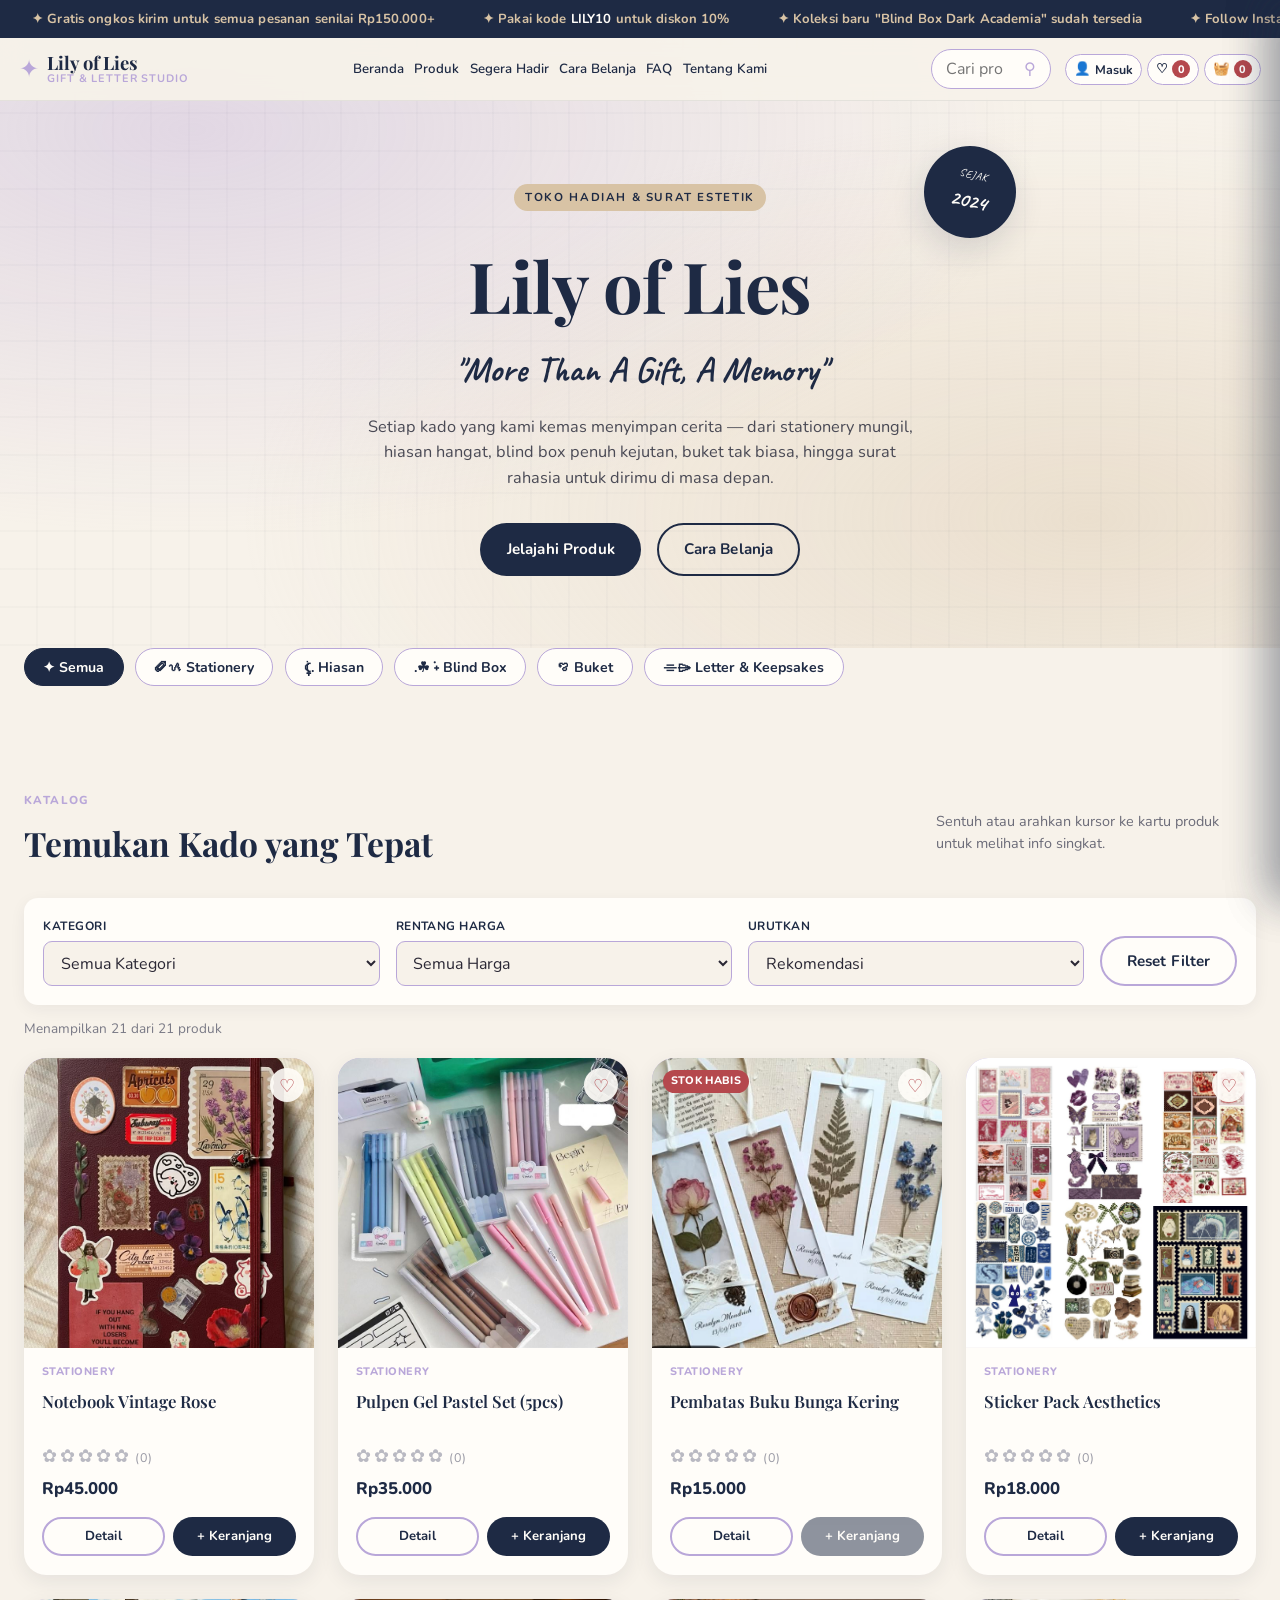
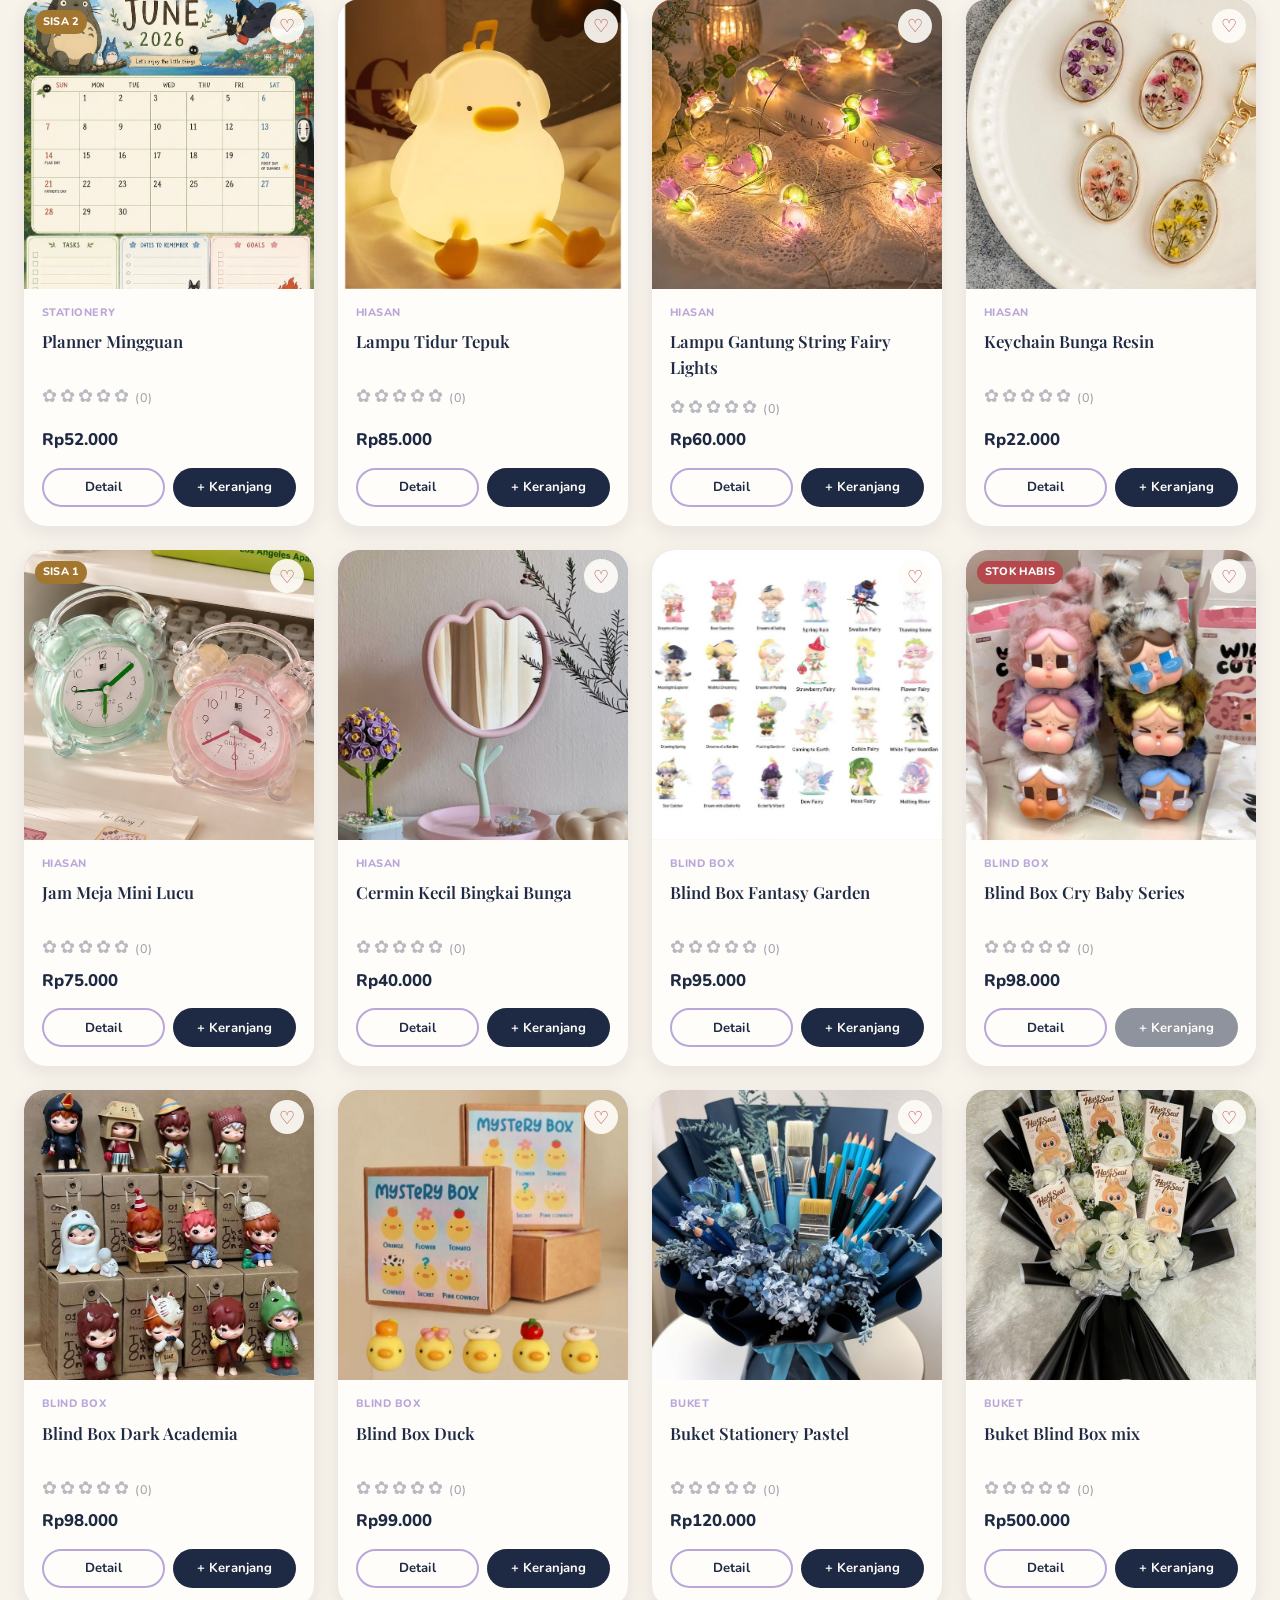
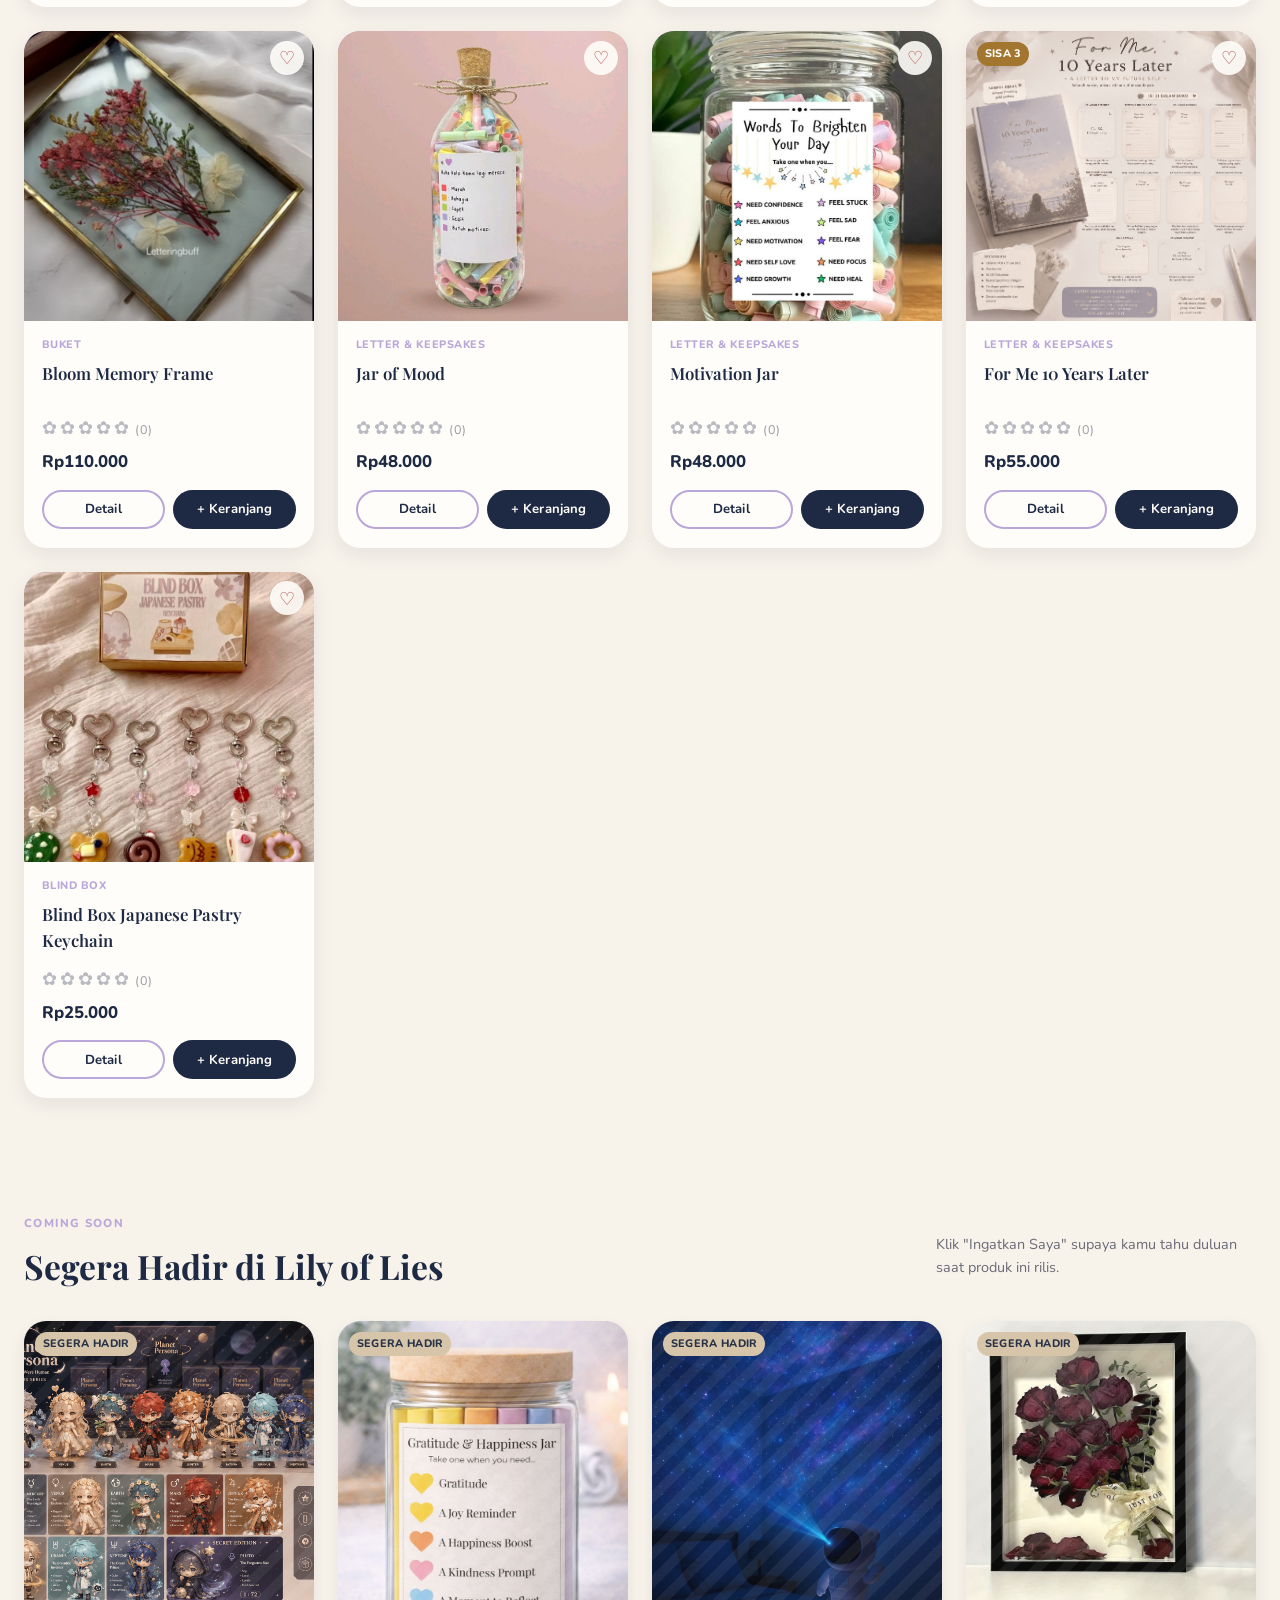
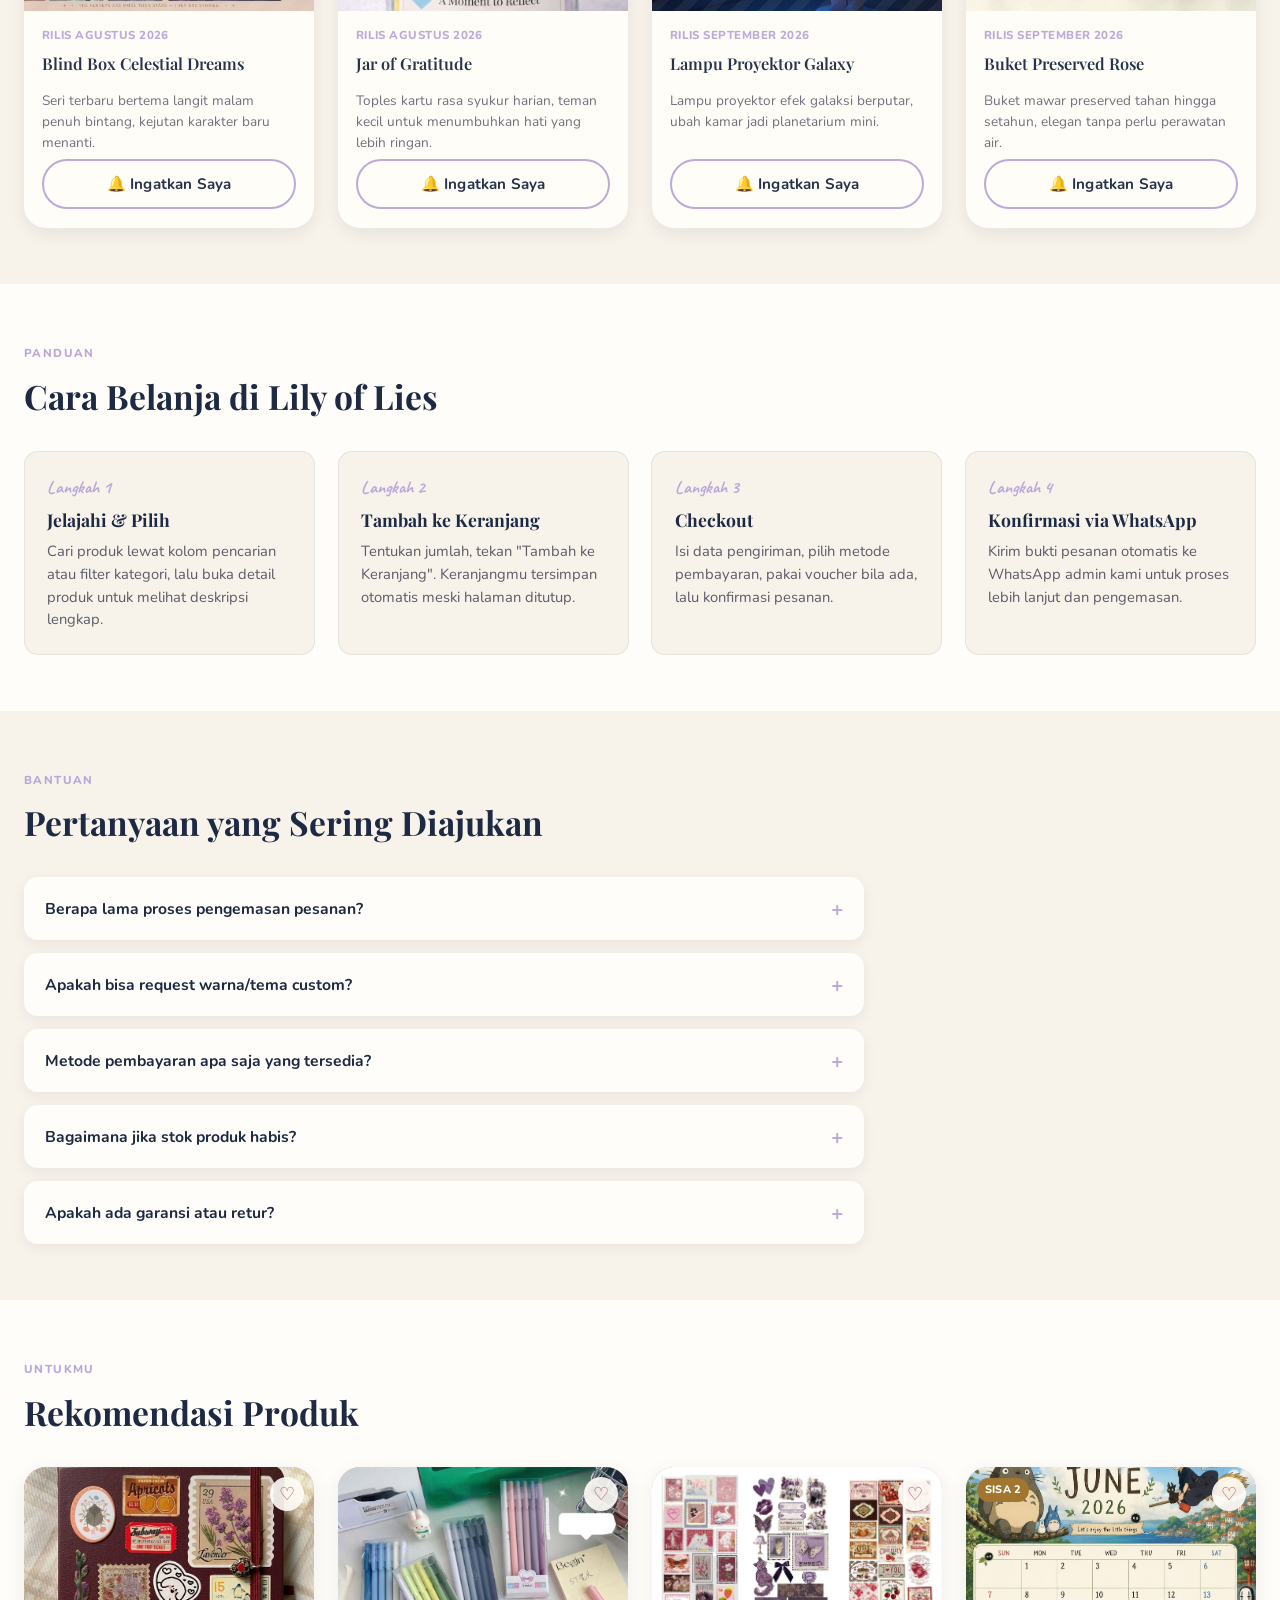
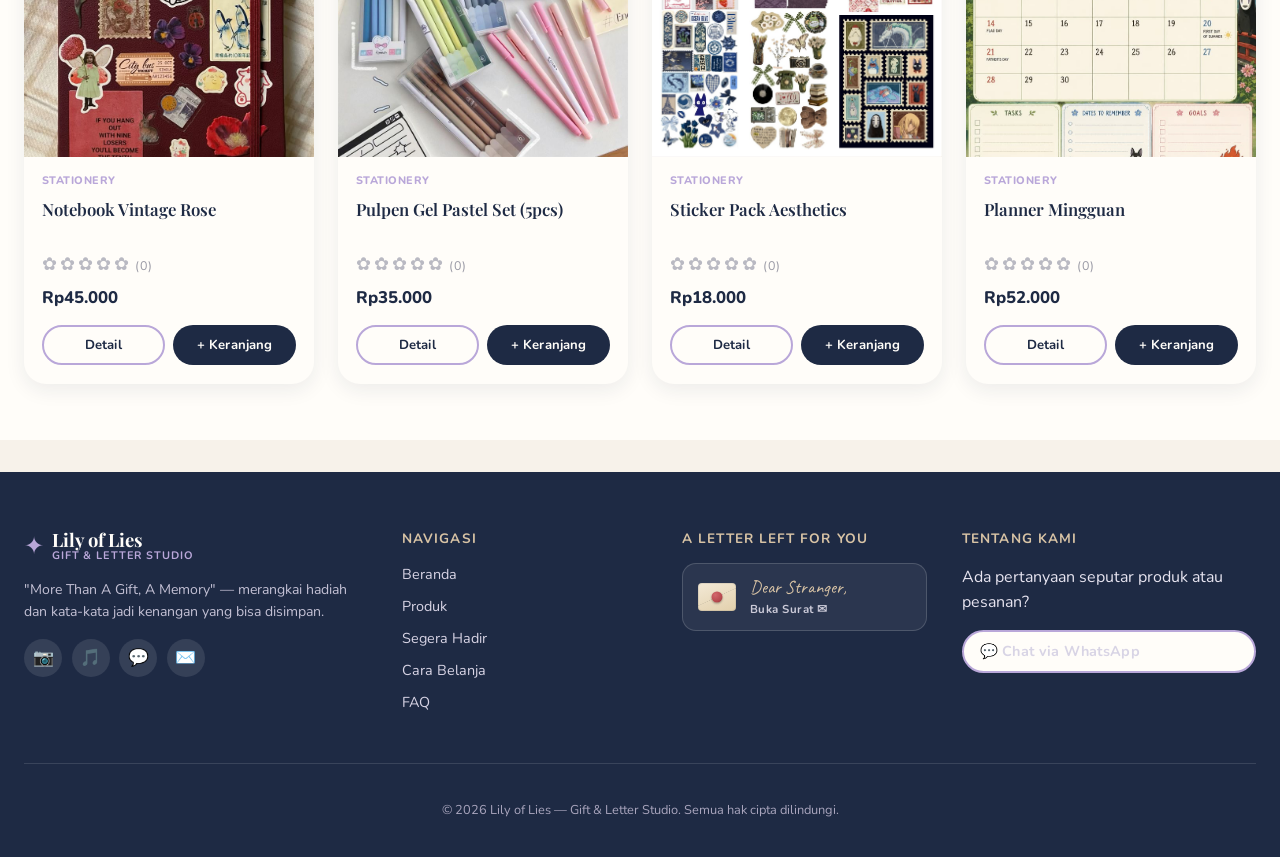
==== index.html @ 9c6e16dc "Rename index (2).html to index.html" ====
<!DOCTYPE html>
<html lang="id">
<head>
<meta charset="UTF-8">
<meta name="viewport" content="width=device-width, initial-scale=1.0">
<title>Lily of Lies — Gift & Letter Studio</title>
<meta name="description" content="Lily of Lies — Gift & Letter Studio. More Than A Gift, A Memory. Belanja stationery, hiasan, blind box, buket unik, dan letter keepsakes.">

<!-- ================= Google Analytics (DUMMY / SIMULASI) =================
  Script di bawah ini adalah SIMULASI Google Analytics (bukan ID asli).
  Dalam implementasi produksi, ganti "G-XXXXXXXXXX" dengan Measurement ID asli.

  METRIK YANG AKAN DIPANTAU:
  1. Bounce Rate       -> Persentase pengunjung yang keluar tanpa interaksi (mis. tidak scroll/klik produk).
  2. Session Duration   -> Rata-rata lama waktu pengunjung berada di halaman.
  3. Page Views         -> Jumlah tampilan halaman & bagian yang paling sering dilihat (Produk, Blind Box, dll).
  4. Add to Cart Rate    -> Persentase pengunjung yang menambahkan produk ke keranjang (event: add_to_cart).
  5. Conversion Rate     -> Persentase pengunjung yang menyelesaikan checkout (event: purchase).
  6. Cart Abandonment    -> Pengunjung yang menambah produk ke cart namun tidak checkout.
  7. Average Order Value -> Rata-rata nilai transaksi per pembelian.
  8. Traffic Source      -> Asal pengunjung (organic, sosial media, direct, referral).
  9. Search Terms        -> Kata kunci yang paling sering dicari di fitur search produk.
  10. Product Performance-> Produk yang paling banyak dilihat / ditambah ke keranjang / dibeli.
============================================================================ -->
<script async src="https://www.googletagmanager.com/gtag/js?id=G-XXXXXXXXXX"></script>
<script>
  window.dataLayer = window.dataLayer || [];
  function gtag(){ dataLayer.push(arguments); }
  gtag('js', new Date());
  gtag('config', 'G-XXXXXXXXXX');
</script>
<!-- ============================================================================ -->

<link rel="preconnect" href="https://fonts.googleapis.com">
<link href="https://fonts.googleapis.com/css2?family=Playfair+Display:ital,wght@0,500;0,600;0,700;1,600&family=Caveat:wght@500;600;700&family=Nunito:ital,wght@0,400;0,500;0,600;0,700;1,400&display=swap" rel="stylesheet">
<link rel="stylesheet" href="style.css">
</head>
<body>

<!-- =========================================================
     PROMO MARQUEE (Banner Berjalan)
========================================================= -->
<div class="promo-marquee" id="promoMarquee">
  <div class="promo-marquee-track">
    <span>✦ Gratis ongkos kirim untuk semua pesanan senilai Rp150.000+</span>
    <span>✦ Pakai kode <b>LILY10</b> untuk diskon 10%</span>
    <span>✦ Koleksi baru "Blind Box Dark Academia" sudah tersedia</span>
    <span>✦ Follow Instagram kami untuk promo mingguan</span>
    <span>✦ More Than A Gift, A Memory 🌷</span>
    <!-- diulang agar looping mulus -->
    <span>✦ Gratis ongkos kirim untuk semua pesanan senilai Rp150.000+</span>
    <span>✦ Pakai kode <b>LILY10</b> untuk diskon 10%</span>
    <span>✦ Koleksi baru "Blind Box Dark Academia" sudah tersedia</span>
    <span>✦ Follow Instagram kami untuk promo mingguan</span>
    <span>✦ More Than A Gift, A Memory 🌷</span>
  </div>
</div>

<!-- =========================================================
     TOAST NOTIFIKASI (global)
========================================================= -->
<div id="toastContainer" class="toast-container" aria-live="polite"></div>

<!-- =========================================================
     NAVBAR (Sticky / Fixed — tidak hilang saat scroll)
========================================================= -->
<header class="navbar" id="navbar">
  <div class="nav-inner">
    <a href="#home" class="brand" data-scroll>
      <span class="brand-mark">✦</span>
      <span class="brand-text">
        <span class="brand-name">Lily of Lies</span>
        <span class="brand-sub">Gift & Letter Studio</span>
      </span>
    </a>

    <nav class="nav-links" id="navLinks">
      <a href="#home" data-scroll>Beranda</a>
      <a href="#produk" data-scroll>Produk</a>
      <a href="#segera-hadir" data-scroll>Segera Hadir</a>
      <a href="#cara-belanja" data-scroll>Cara Belanja</a>
      <a href="#faq" data-scroll>FAQ</a>
      <a href="#footer" data-scroll>Tentang Kami</a>
    </nav>

    <div class="nav-search">
      <input type="search" id="navSearchInput" placeholder="Cari produk, misal: notebook..." aria-label="Cari produk">
      <span class="search-icon">⚲</span>
    </div>

    <div class="nav-actions">
      <button class="icon-btn" id="loginTriggerBtn" title="Masuk Akun">
        <span class="icon">👤</span>
        <span class="account-label" id="accountLabel">Masuk</span>
      </button>
      <button class="icon-btn cart-btn" id="wishlistTriggerBtn" title="Wishlist">
        <span class="icon">♡</span>
        <span class="cart-count" id="wishlistCount">0</span>
      </button>
      <button class="icon-btn cart-btn" id="cartTriggerBtn" title="Keranjang Belanja">
        <span class="icon">🧺</span>
        <span class="cart-count" id="cartCount">0</span>
      </button>
      <button class="hamburger" id="hamburgerBtn" aria-label="Buka Menu">
        <span></span><span></span><span></span>
      </button>
    </div>
  </div>
</header>

<!-- Bottom tab bar khusus mobile — Beranda / Produk / Keranjang selalu terlihat -->
<nav class="mobile-tabbar" id="mobileTabbar">
  <a href="#home" data-scroll><span>🏠</span>Beranda</a>
  <a href="#produk" data-scroll><span>🛍️</span>Produk</a>
  <button id="mobileCartBtn"><span>🧺</span>Keranjang<span class="tab-cart-count" id="tabCartCount">0</span></button>
</nav>

<main>

  <!-- =========================================================
       HERO BANNER
  ========================================================= -->
  <section class="hero" id="home">
    <div class="hero-paper"></div>
    <div class="hero-inner">
      <span class="eyebrow">Toko Hadiah &amp; Surat Estetik</span>
      <h1 class="hero-title">Lily of Lies</h1>
      <p class="hero-slogan">"More Than A Gift, A Memory"</p>
      <p class="hero-desc">Setiap kado yang kami kemas menyimpan cerita — dari stationery mungil, hiasan hangat, blind box penuh kejutan, buket tak biasa, hingga surat rahasia untuk dirimu di masa depan.</p>
      <div class="hero-cta">
        <a href="#produk" class="btn btn-primary" data-scroll>Jelajahi Produk</a>
        <a href="#cara-belanja" class="btn btn-ghost" data-scroll>Cara Belanja</a>
      </div>
      <div class="hero-seal" aria-hidden="true">
        <div class="seal">
          <span>Sejak</span>
          <strong>2024</strong>
        </div>
      </div>
    </div>
  </section>

  <!-- =========================================================
       KATEGORI CEPAT
  ========================================================= -->
  <section class="cat-strip" aria-label="Kategori produk">
    <div class="cat-strip-inner" id="catStrip">
      <button class="cat-chip active" data-cat="all">✦ Semua</button>
      <button class="cat-chip" data-cat="stationery">✐ᝰ Stationery</button>
      <button class="cat-chip" data-cat="hiasan">ִֶָ࣪☾. Hiasan</button>
      <button class="cat-chip" data-cat="blindbox">.☘︎ ݁˖ Blind Box</button>
      <button class="cat-chip" data-cat="buket">ꨄ︎ Buket</button>
      <button class="cat-chip" data-cat="letter">⌯⌲ Letter & Keepsakes</button>
    </div>
  </section>

  <!-- =========================================================
       KATALOG PRODUK
  ========================================================= -->
  <section class="section" id="produk">
    <div class="section-head">
      <div>
        <span class="section-eyebrow">Katalog</span>
        <h2>Temukan Kado yang Tepat</h2>
      </div>
      <p class="section-note">Sentuh atau arahkan kursor ke kartu produk untuk melihat info singkat.</p>
    </div>

    <div class="filter-bar">
      <div class="filter-group">
        <label for="filterCategory">Kategori</label>
        <select id="filterCategory">
          <option value="all">Semua Kategori</option>
          <option value="stationery">Stationery</option>
          <option value="hiasan">Hiasan</option>
          <option value="blindbox">Blind Box</option>
          <option value="buket">Buket</option>
          <option value="letter">Letter & Keepsakes</option>
        </select>
      </div>
      <div class="filter-group">
        <label for="filterPrice">Rentang Harga</label>
        <select id="filterPrice">
          <option value="all">Semua Harga</option>
          <option value="0-30000">Di bawah Rp30.000</option>
          <option value="30000-60000">Rp30.000 – Rp60.000</option>
          <option value="60000-100000">Rp60.000 – Rp100.000</option>
          <option value="100000-999999">Di atas Rp100.000</option>
        </select>
      </div>
      <div class="filter-group">
        <label for="sortBy">Urutkan</label>
        <select id="sortBy">
          <option value="default">Rekomendasi</option>
          <option value="price-asc">Harga Terendah</option>
          <option value="price-desc">Harga Tertinggi</option>
          <option value="rating-desc">Rating Tertinggi</option>
          <option value="name-asc">Nama A-Z</option>
        </select>
      </div>
      <button class="btn btn-line" id="resetFilterBtn">Reset Filter</button>
    </div>

    <p class="result-count" id="resultCount"></p>

    <div class="product-grid" id="productGrid"><!-- diisi oleh JavaScript --></div>
    <p class="empty-state" id="emptyState" hidden>Yah, produk tidak ditemukan. Coba kata kunci atau filter lain ✦</p>
  </section>

  <!-- =========================================================
       SEGERA HADIR (Upcoming Product)
  ========================================================= -->
  <section class="section" id="segera-hadir">
    <div class="section-head">
      <div>
        <span class="section-eyebrow">Coming Soon</span>
        <h2>Segera Hadir di Lily of Lies</h2>
      </div>
      <p class="section-note">Klik "Ingatkan Saya" supaya kamu tahu duluan saat produk ini rilis.</p>
    </div>
    <div class="upcoming-grid" id="upcomingGrid"><!-- diisi oleh JavaScript --></div>
  </section>

  <!-- =========================================================
       CARA BELANJA
  ========================================================= -->
  <section class="section section-alt" id="cara-belanja">
    <div class="section-head">
      <div>
        <span class="section-eyebrow">Panduan</span>
        <h2>Cara Belanja di Lily of Lies</h2>
      </div>
    </div>
    <div class="steps-grid">
      <div class="step-card"><span class="step-mark">Langkah 1</span><h3>Jelajahi &amp; Pilih</h3><p>Cari produk lewat kolom pencarian atau filter kategori, lalu buka detail produk untuk melihat deskripsi lengkap.</p></div>
      <div class="step-card"><span class="step-mark">Langkah 2</span><h3>Tambah ke Keranjang</h3><p>Tentukan jumlah, tekan "Tambah ke Keranjang". Keranjangmu tersimpan otomatis meski halaman ditutup.</p></div>
      <div class="step-card"><span class="step-mark">Langkah 3</span><h3>Checkout</h3><p>Isi data pengiriman, pilih metode pembayaran, pakai voucher bila ada, lalu konfirmasi pesanan.</p></div>
      <div class="step-card"><span class="step-mark">Langkah 4</span><h3>Konfirmasi via WhatsApp</h3><p>Kirim bukti pesanan otomatis ke WhatsApp admin kami untuk proses lebih lanjut dan pengemasan.</p></div>
    </div>
  </section>

  <!-- =========================================================
       FAQ
  ========================================================= -->
  <section class="section" id="faq">
    <div class="section-head">
      <div>
        <span class="section-eyebrow">Bantuan</span>
        <h2>Pertanyaan yang Sering Diajukan</h2>
      </div>
    </div>
    <div class="faq-list" id="faqList">
      <div class="faq-item">
        <button class="faq-q">Berapa lama proses pengemasan pesanan? <span>+</span></button>
        <div class="faq-a"><p>Pesanan diproses dan dikemas dalam 1–3 hari kerja setelah pembayaran dikonfirmasi.</p></div>
      </div>
      <div class="faq-item">
        <button class="faq-q">Apakah bisa request warna/tema custom? <span>+</span></button>
        <div class="faq-a"><p>Bisa untuk beberapa produk seperti Jar & Buket. Silakan tulis catatan saat checkout atau hubungi kami via WhatsApp.</p></div>
      </div>
      <div class="faq-item">
        <button class="faq-q">Metode pembayaran apa saja yang tersedia? <span>+</span></button>
        <div class="faq-a"><p>Transfer Bank, E-Wallet, dan COD (khusus area tertentu) — dipilih saat proses checkout.</p></div>
      </div>
      <div class="faq-item">
        <button class="faq-q">Bagaimana jika stok produk habis? <span>+</span></button>
        <div class="faq-a"><p>Produk berlabel "Stok Habis" tidak dapat dibeli sementara waktu. Kamu bisa menghubungi kami untuk info restock.</p></div>
      </div>
      <div class="faq-item">
        <button class="faq-q">Apakah ada garansi atau retur? <span>+</span></button>
        <div class="faq-a"><p>Retur berlaku jika produk rusak/cacat produksi, dengan bukti unboxing, maksimal 2x24 jam setelah barang diterima.</p></div>
      </div>
    </div>
  </section>

  <!-- =========================================================
       REKOMENDASI (Section, juga muncul di modal produk)
  ========================================================= -->
  <section class="section section-alt" id="rekomendasi">
    <div class="section-head">
      <div>
        <span class="section-eyebrow">Untukmu</span>
        <h2>Rekomendasi Produk</h2>
      </div>
    </div>
    <div class="product-grid" id="recommendGrid"><!-- diisi oleh JavaScript --></div>
  </section>

</main>

<!-- =========================================================
     MODAL: DETAIL PRODUK
========================================================= -->
<div class="modal-overlay" id="productModal" hidden>
  <div class="modal modal-product" role="dialog" aria-modal="true">
    <button class="modal-close" data-close="productModal">✕</button>
    <div class="modal-body" id="productModalBody"><!-- diisi oleh JavaScript --></div>
  </div>
</div>

<!-- =========================================================
     KERANJANG BELANJA (Drawer)
========================================================= -->
<div class="drawer-overlay" id="cartOverlay" hidden></div>
<aside class="cart-drawer" id="cartDrawer" aria-hidden="true">
  <div class="cart-drawer-head">
    <h3>Keranjang Belanja</h3>
    <button class="modal-close" id="closeCartBtn">✕</button>
  </div>
  <div class="cart-items" id="cartItems"><!-- diisi oleh JavaScript --></div>
  <div class="cart-drawer-foot">
    <div class="voucher-row">
      <input type="text" id="voucherInputCart" placeholder="Kode voucher (opsional)">
      <button class="btn btn-line" id="applyVoucherCartBtn">Pakai</button>
    </div>
    <p class="voucher-msg" id="voucherMsgCart"></p>
    <div class="cart-total-row">
      <span>Total</span>
      <strong id="cartTotalText">Rp0</strong>
    </div>
    <button class="btn btn-primary btn-block" id="goCheckoutBtn">Checkout</button>
  </div>
</aside>

<!-- =========================================================
     WISHLIST (Drawer)
========================================================= -->
<div class="drawer-overlay" id="wishlistOverlay" hidden></div>
<aside class="cart-drawer" id="wishlistDrawer" aria-hidden="true">
  <div class="cart-drawer-head">
    <h3>Wishlist Kamu ♡</h3>
    <button class="modal-close" id="closeWishlistBtn">✕</button>
  </div>
  <div class="cart-items" id="wishlistItems"><!-- diisi oleh JavaScript --></div>
</aside>

<!-- =========================================================
     CHECKOUT
========================================================= -->
<div class="modal-overlay" id="checkoutModal" hidden>
  <div class="modal modal-checkout" role="dialog" aria-modal="true">
    <button class="modal-close" data-close="checkoutModal">✕</button>
    <h2 class="modal-title">Checkout</h2>

    <div class="checkout-grid">
      <form class="checkout-form" id="checkoutForm">
        <h4>Data Penerima</h4>
        <div class="form-row">
          <label for="ckName">Nama Lengkap</label>
          <input type="text" id="ckName" required placeholder="Nama penerima">
          <span class="form-error" id="errName"></span>
        </div>
        <div class="form-row">
          <label for="ckPhone">Nomor WhatsApp</label>
          <input type="tel" id="ckPhone" required placeholder="08xxxxxxxxxx">
          <span class="form-error" id="errPhone"></span>
        </div>
        <div class="form-row">
          <label for="ckAddress">Alamat Lengkap</label>
          <textarea id="ckAddress" required rows="3" placeholder="Alamat pengiriman lengkap"></textarea>
          <span class="form-error" id="errAddress"></span>
        </div>
        <div class="form-row">
          <label for="ckNote">Catatan (opsional)</label>
          <textarea id="ckNote" rows="2" placeholder="Contoh: request warna, ucapan kartu, dll."></textarea>
        </div>

        <h4>Metode Pembayaran</h4>
        <div class="payment-options" id="paymentOptions">
          <label class="pay-option">
            <input type="radio" name="payMethod" value="Transfer Bank" checked>
            <span>🏦 Transfer Bank</span>
          </label>
          <label class="pay-option">
            <input type="radio" name="payMethod" value="E-Wallet">
            <span>📱 E-Wallet (OVO/DANA/GoPay)</span>
          </label>
          <label class="pay-option">
            <input type="radio" name="payMethod" value="COD">
            <span>🚚 COD (Area Tertentu)</span>
          </label>
        </div>

        <button type="submit" class="btn btn-primary btn-block" id="payNowBtn">Bayar Sekarang</button>
      </form>

      <div class="checkout-summary">
        <h4>Ringkasan Pesanan</h4>
        <div id="checkoutSummaryItems" class="summary-items"><!-- diisi JS --></div>
        <div class="voucher-row">
          <input type="text" id="voucherInputCheckout" placeholder="Kode voucher (opsional)">
          <button type="button" class="btn btn-line" id="applyVoucherCkBtn">Pakai</button>
        </div>
        <p class="voucher-msg" id="voucherMsgCk"></p>
        <div class="summary-line"><span>Subtotal</span><span id="ckSubtotal">Rp0</span></div>
        <div class="summary-line"><span>Ongkos Kirim</span><span id="ckShipping">Rp10.000</span></div>
        <div class="summary-line discount-line" id="ckDiscountLine" hidden><span>Diskon Voucher</span><span id="ckDiscount">-Rp0</span></div>
        <div class="summary-line total-line"><span>Total Bayar</span><strong id="ckTotal">Rp0</strong></div>
        <p class="hint">Voucher contoh: <b>LILY10</b> (diskon 10%), <b>NEWMEMORY</b> (potongan Rp15.000)</p>
      </div>
    </div>
  </div>
</div>

<!-- =========================================================
     KONFIRMASI PEMBAYARAN
========================================================= -->
<div class="modal-overlay" id="confirmModal" hidden>
  <div class="modal modal-confirm" role="dialog" aria-modal="true">
    <div class="confirm-icon">💌</div>
    <h2>Pembayaran Diproses!</h2>
    <p>Nomor Pesanan: <strong id="orderNumberText">-</strong></p>
    <p class="confirm-desc">Terima kasih telah berbelanja di Lily of Lies. Kirim bukti pesanan ini ke WhatsApp admin kami agar pesanan segera diproses.</p>
    <div class="confirm-actions">
      <a href="#" id="waConfirmBtn" target="_blank" class="btn btn-primary btn-block">Kirim Konfirmasi via WhatsApp</a>
      <button class="btn btn-ghost btn-block" id="closeConfirmBtn">Tutup</button>
    </div>
  </div>
</div>

<!-- =========================================================
     LOGIN (User & Admin)
========================================================= -->
<div class="modal-overlay" id="loginModal" hidden>
  <div class="modal modal-login" role="dialog" aria-modal="true">
    <button class="modal-close" data-close="loginModal">✕</button>
    <div class="login-tabs" id="loginTabs">
      <button class="login-tab active" data-tab="login">Masuk</button>
      <button class="login-tab" data-tab="register">Daftar</button>
      <button class="login-tab" data-tab="admin">Admin</button>
    </div>
    <p class="hint" id="loginNotice" hidden></p>

    <div class="login-form" id="loggedInView" hidden>
      <h4>Halo, <span id="loggedInName">Pengguna</span> 👋</h4>
      <p class="hint">Kamu masuk sebagai <span id="loggedInRole">pengguna</span>. Kamu bisa memberi rating &amp; ulasan produk sekarang.</p>
      <div class="account-summary">
        <div style="display:flex;gap:1rem;align-items:center;">
          <img id="loggedInAvatar" src="" alt="Avatar" style="width:48px;height:48px;border-radius:50%;object-fit:cover;display:none;">
          <div>
            <div><strong id="loggedInNameShort">-</strong></div>
            <div style="color:#6b6b78;font-size:.9rem">Akun pengguna</div>
          </div>
        </div>
        <div><strong>Email</strong><span id="loggedInEmail">-</span></div>
        <div><strong>Nomor WA</strong><span id="loggedInPhone">Belum diisi</span></div>
      </div>
      <div class="account-actions" id="accountActions" style="margin-top:.6rem;">
        <button class="btn btn-line btn-block" id="openOrdersBtn">Lihat Pesanan</button>
        <button class="btn btn-line btn-block" id="editProfileBtn">Edit Akun</button>
        <button class="btn btn-ghost btn-block" id="logoutBtn">Keluar</button>
      </div>
      <form class="login-form" id="editAccountForm" hidden>
        <div class="form-row">
          <label for="editNameInput">Nama</label>
          <input type="text" id="editNameInput" required placeholder="Nama kamu">
        </div>
        <div class="form-row">
          <label for="editPhotoInput">Foto Profil (opsional)</label>
          <input type="file" id="editPhotoInput" accept="image/*">
          <div style="margin-top:.5rem;"><img id="editPhotoPreview" src="" alt="Preview" style="width:72px;height:72px;border-radius:10px;display:none;object-fit:cover;border:1px solid rgba(30,42,68,0.06);"></div>
        </div>
        <div class="form-row">
          <label for="editEmailInput">Email</label>
          <input type="email" id="editEmailInput" required placeholder="email@contoh.com">
        </div>
        <div class="form-row">
          <label for="editPhoneInput">Nomor WhatsApp</label>
          <input type="tel" id="editPhoneInput" placeholder="08xxxxxxxxxx">
        </div>
        <div class="form-row">
          <label for="editAddressInput">Alamat</label>
          <textarea id="editAddressInput" rows="2" placeholder="Alamat pengiriman"></textarea>
        </div>
        <button type="submit" class="btn btn-primary btn-block">Simpan Perubahan</button>
      </form>
      <!-- duplicate action buttons removed (keberadaan tombol sudah di atas) -->
    </div>

    <form class="login-form" id="userLoginForm">
      <h4>Masuk ke Akun</h4>
      <div class="form-row">
        <label for="loginNameInput">Nama</label>
        <input type="text" id="loginNameInput" required placeholder="Nama kamu">
      </div>
      <div class="form-row">
        <label for="loginEmailInput">Email</label>
        <input type="email" id="loginEmailInput" required placeholder="email@contoh.com">
      </div>
      <p class="hint">Masuk dengan akun yang sudah kamu daftarkan untuk lanjut belanja.</p>
      <button type="submit" class="btn btn-primary btn-block">Masuk</button>
    </form>

    <form class="login-form" id="userRegisterForm" hidden>
      <h4>Buat Akun Baru</h4>
      <div class="form-row">
        <label for="registerNameInput">Nama</label>
        <input type="text" id="registerNameInput" required placeholder="Nama kamu">
      </div>
      <div class="form-row">
        <label for="registerEmailInput">Email</label>
        <input type="email" id="registerEmailInput" required placeholder="email@contoh.com">
      </div>
      <div class="form-row">
        <label for="registerPhoneInput">Nomor WhatsApp</label>
        <input type="tel" id="registerPhoneInput" placeholder="08xxxxxxxxxx">
      </div>
      <div class="form-row">
        <label for="registerAddressInput">Alamat</label>
        <textarea id="registerAddressInput" rows="2" placeholder="Alamat pengiriman"></textarea>
      </div>
      <p class="hint">Akun ini dipakai untuk checkout, memberi rating, dan melihat riwayat belanja kamu.</p>
      <button type="submit" class="btn btn-primary btn-block">Daftar Sekarang</button>
    </form>

    <form class="login-form" id="adminLoginForm" hidden>
      <h4>Masuk sebagai Admin</h4>
      <div class="form-row">
        <label for="adminUserInput">Username</label>
        <input type="text" id="adminUserInput" required placeholder="admin">
      </div>
      <div class="form-row">
        <label for="adminPassInput">Password</label>
        <input type="password" id="adminPassInput" required placeholder="••••••••">
      </div>
      <span class="form-error" id="errAdminLogin"></span>
      <button type="submit" class="btn btn-primary btn-block">Masuk sebagai Admin</button>
    </form>
  </div>
</div>

<!-- =========================================================
     AKUN - RIWAYAT PESANAN (Modal terpisah untuk pelanggan)
========================================================= -->
<div class="modal-overlay" id="accountOrdersModal" hidden>
  <div class="modal modal-admin" role="dialog" aria-modal="true">
    <button class="modal-close" data-close="accountOrdersModal">✕</button>
    <h2 class="modal-title">Riwayat Pesanan Saya</h2>
    <div id="accountOrdersList" class="order-history-list"></div>
    <div style="margin-top:1rem;text-align:right;"><button class="btn btn-ghost" data-close="accountOrdersModal">Tutup</button></div>
  </div>
</div>

<!-- =========================================================
     PANEL ADMIN
========================================================= -->
<div class="modal-overlay" id="adminPanel" hidden>
  <div class="modal modal-admin" role="dialog" aria-modal="true">
    <button class="modal-close" data-close="adminPanel">✕</button>
    <h2 class="modal-title">Panel Admin — Kelola Stok</h2>
    <p class="section-note">Perubahan stok tersimpan otomatis dan langsung memengaruhi katalog produk.</p>
    <div class="admin-alert" id="adminAlert" hidden></div>
    <div class="admin-table-wrap">
      <table class="admin-table">
        <thead>
          <tr><th>Produk</th><th>Kategori</th><th>Harga</th><th>Stok</th><th>Status</th><th>Tambah Stok</th></tr>
        </thead>
        <tbody id="adminTableBody"><!-- diisi JS --></tbody>
      </table>
    </div>

    <div class="admin-subpanel">
      <div class="admin-subhead">
        <h3>Pesanan Masuk</h3>
        <input type="search" id="adminOrderSearchInput" placeholder="Cari atas nama..." aria-label="Cari pesanan" />
      </div>
      <div class="admin-table-wrap">
        <table class="admin-table admin-orders-table">
          <thead>
            <tr><th>Nama</th><th>No. Pesanan</th><th>Tanggal</th><th>Total</th><th>Items</th><th>Status</th></tr>
          </thead>
          <tbody id="adminOrdersBody"><!-- diisi JS --></tbody>
        </table>
      </div>
    </div>

    <div class="admin-subpanel">
      <h3>Ulasan Pelanggan</h3>
      <div id="adminReviewPanel"></div>
    </div>

    <div class="admin-foot">
      <button class="btn btn-ghost" id="adminLogoutBtn">Keluar dari Admin</button>
    </div>
  </div>
</div>

<!-- =========================================================
     A LETTER LEFT FOR YOU (Envelope & Letter Experience)
========================================================= -->
<div class="modal-overlay letter-modal-overlay" id="letterModal" hidden>
  <div class="letter-particles" id="letterParticles" aria-hidden="true"></div>

  <div class="letter-scene" role="dialog" aria-modal="true" aria-labelledby="letterModalTitle">
    <button type="button" class="modal-close letter-modal-close" data-close="letterModal" aria-label="Tutup surat">✕</button>

    <div class="letter-stage" id="letterStage">
      <!-- Amplop -->
      <div class="envelope" id="envelopeEl">
        <div class="envelope-back"></div>
        <div class="envelope-pocket"></div>
        <div class="envelope-flap"></div>
        <span class="envelope-seal" id="envelopeSealBtn" aria-hidden="true">
          <span class="envelope-seal-mark">L</span>
        </span>
        <p class="envelope-hand">Dear Stranger,</p>
        <button type="button" class="btn btn-primary btn-open-letter" id="openLetterBtn">Open Letter</button>
      </div>

      <!-- Surat -->
      <div class="letter-paper" id="letterPaper">
        <h2 id="letterModalTitle" class="letter-heading">A Letter Left For You</h2>

        <p class="letter-line" style="transition-delay:.85s">Dear Stranger,</p>
        <p class="letter-line" style="transition-delay:.885s">Before you continue scrolling...</p>
        <p class="letter-line" style="transition-delay:.92s">I'd like to leave you a little letter.</p>
        <p class="letter-line" style="transition-delay:.955s">Not because we have met before, but because I believe every heart has something left unsaid.</p>

        <p class="letter-line letter-gap" style="transition-delay:1.02s">Welcome to Lily of Lies.</p>
        <p class="letter-line" style="transition-delay:1.055s">Maybe you're here because you're searching for a gift.</p>
        <p class="letter-line" style="transition-delay:1.09s">Or maybe...</p>
        <p class="letter-line" style="transition-delay:1.125s">you're searching for words you've never found the courage to say.</p>

        <p class="letter-line letter-gap" style="transition-delay:1.19s">We believe that not every feeling is easy to speak aloud.</p>
        <p class="letter-line" style="transition-delay:1.225s">Some become letters.</p>
        <p class="letter-line" style="transition-delay:1.26s">Some become bouquets.</p>
        <p class="letter-line" style="transition-delay:1.295s">Some quietly hide inside journals.</p>
        <p class="letter-line" style="transition-delay:1.33s">And some... are written for a future version of ourselves.</p>

        <p class="letter-line letter-gap" style="transition-delay:1.4s">That's why Lily of Lies exists.</p>
        <p class="letter-line" style="transition-delay:1.435s">Not to sell beautiful things.</p>
        <p class="letter-line" style="transition-delay:1.47s">But to help preserve the feelings that deserve to be remembered.</p>

        <p class="letter-line letter-gap" style="transition-delay:1.54s">Whether you're celebrating someone you love...</p>
        <p class="letter-line" style="transition-delay:1.575s">apologizing...</p>
        <p class="letter-line" style="transition-delay:1.61s">thanking someone...</p>
        <p class="letter-line" style="transition-delay:1.645s">or simply reminding yourself to keep going...</p>
        <p class="letter-line" style="transition-delay:1.68s">We hope every piece you find here carries a little warmth.</p>
        <p class="letter-line" style="transition-delay:1.715s">More than a gift. A memory.</p>

        <p class="letter-line letter-signoff" style="transition-delay:1.79s">🌷<br>With love,<br>Lily</p>

        <button type="button" class="btn btn-ghost btn-close-letter letter-line" id="closeLetterBtn" tabindex="-1" style="transition-delay:1.86s">Close Letter</button>
      </div>
    </div>
  </div>
</div>

<!-- =========================================================
     FOOTER
========================================================= -->
<footer class="footer" id="footer">
  <div class="footer-grid">
    <div class="footer-col footer-brand">
      <div class="brand">
        <span class="brand-mark">✦</span>
        <span class="brand-text">
          <span class="brand-name">Lily of Lies</span>
          <span class="brand-sub">Gift & Letter Studio</span>
        </span>
      </div>
      <p>"More Than A Gift, A Memory" — merangkai hadiah dan kata-kata jadi kenangan yang bisa disimpan.</p>
      <div class="social-icons">
        <a href="https://instagram.com" target="_blank" rel="noopener" title="Instagram">📷</a>
        <a href="https://www.tiktok.com" target="_blank" rel="noopener" title="TikTok">🎵</a>
        <a href="https://wa.me/6281220505562" target="_blank" rel="noopener" title="WhatsApp">💬</a>
        <a href="mailto:hello@lilyoflies.shop" title="Email">✉️</a>
      </div>
    </div>

    <div class="footer-col">
      <h5>Navigasi</h5>
      <a href="#home" data-scroll>Beranda</a>
      <a href="#produk" data-scroll>Produk</a>
      <a href="#segera-hadir" data-scroll>Segera Hadir</a>
      <a href="#cara-belanja" data-scroll>Cara Belanja</a>
      <a href="#faq" data-scroll>FAQ</a>
    </div>

    <div class="footer-col footer-letter-col">
      <h5>A Letter Left For You</h5>
      <button type="button" class="footer-envelope" id="footerEnvelopeBtn" aria-haspopup="dialog" aria-controls="letterModal">
        <span class="footer-envelope-icon" aria-hidden="true">
          <span class="footer-envelope-icon-seal"></span>
        </span>
        <span class="footer-envelope-text">
          <span class="footer-envelope-hand">Dear Stranger,</span>
          <span class="footer-envelope-cta">Buka Surat ✉</span>
        </span>
      </button>
    </div>

    <div class="footer-col">
      <h5>Tentang Kami</h5>
      <p>Ada pertanyaan seputar produk atau pesanan?</p>
      <a href="https://wa.me/6281220505562?text=Halo%20Lily%20of%20Lies%2C%20saya%20ingin%20bertanya%20tentang%20produk." target="_blank" rel="noopener" class="btn btn-line btn-sm">💬 Chat via WhatsApp</a>
    </div>
  </div>
  <div class="footer-bottom">
    <p>© 2026 Lily of Lies — Gift & Letter Studio. Semua hak cipta dilindungi.</p>
  </div>
</footer>

<!-- Firebase (untuk sinkronisasi pesanan lintas perangkat) -->
<script src="https://www.gstatic.com/firebasejs/10.13.2/firebase-app-compat.js"></script>
<script src="https://www.gstatic.com/firebasejs/10.13.2/firebase-firestore-compat.js"></script>
<script src="script.js"></script>
</body>
</html>
---- style.css ----
/* =========================================================
   LILY OF LIES — GIFT & LETTER STUDIO
   Design tokens & global styles
========================================================= */
:root{
  --bg: #F7F2EA;
  --primary: #1E2A44;
  --secondary: #B9A7D9;
  --accent: #D8C3A5;
  --primary-soft: #2c3c60;
  --white: #FFFDF9;
  --ink: #2A2734;
  --danger: #B5484D;
  --success: #4C7A5B;
  --shadow: 0 12px 32px rgba(30,42,68,0.14);
  --radius-lg: 22px;
  --radius-md: 14px;
  --radius-sm: 9px;
  --font-display: 'Playfair Display', serif;
  --font-hand: 'Caveat', cursive;
  --font-body: 'Nunito', sans-serif;
}

*{ box-sizing:border-box; }
html{ scroll-behavior:smooth; }
body{
  margin:0;
  background:var(--bg);
  color:var(--ink);
  font-family:var(--font-body);
  line-height:1.55;
  -webkit-font-smoothing:antialiased;
  overflow-x:hidden;
}
img{ max-width:100%; display:block; }
a{ text-decoration:none; color:inherit; }
button{ font-family:inherit; cursor:pointer; }
h1,h2,h3,h4{ font-family:var(--font-display); color:var(--primary); margin:0 0 .4em; }
ul{ margin:0; padding:0; list-style:none; }
input,select,textarea{ font-family:inherit; font-size:1rem; }
::selection{ background:var(--secondary); color:var(--primary); }

/* Scrollbar accent (non-critical, degrades gracefully) */
::-webkit-scrollbar{ width:10px; }
::-webkit-scrollbar-track{ background:var(--bg); }
::-webkit-scrollbar-thumb{ background:var(--secondary); border-radius:10px; }

.btn{
  display:inline-flex; align-items:center; justify-content:center; gap:.4em;
  padding:.85em 1.6em; border-radius:999px; border:2px solid transparent;
  font-weight:700; font-size:.95rem; letter-spacing:.01em; transition:transform .15s ease, box-shadow .15s ease, background .2s ease;
  white-space:nowrap;
}
.btn:active{ transform:scale(.97); }
.btn-primary{ background:var(--primary); color:var(--white); }
.btn-primary:hover{ background:var(--primary-soft); box-shadow:var(--shadow); }
.btn-ghost{ background:transparent; border-color:var(--primary); color:var(--primary); }
.btn-ghost:hover{ background:var(--primary); color:var(--white); }
.btn-line{ background:var(--white); border-color:var(--secondary); color:var(--primary); }
.btn-line:hover{ background:var(--secondary); }
.btn-block{ width:100%; }
.btn-sm{ padding:.55em 1.1em; font-size:.85rem; }
.btn:disabled{ opacity:.5; cursor:not-allowed; transform:none; box-shadow:none; }

/* =========================================================
   PROMO MARQUEE (Banner Berjalan)
========================================================= */
.promo-marquee{
  position:fixed; top:0; left:0; right:0; height:38px; z-index:600; overflow:hidden;
  background:var(--primary); color:var(--white); display:flex; align-items:center;
}
.promo-marquee-track{
  display:flex; gap:3rem; white-space:nowrap; padding-left:2rem; font-size:.82rem; font-weight:700; letter-spacing:.01em;
  animation:marqueeScroll 26s linear infinite;
}
@media (max-width:480px){
  .promo-marquee-track{ gap:2rem; padding-left:1rem; font-size:.7rem; }
  .promo-marquee{ height:32px; }
}
.promo-marquee-track span{ flex-shrink:0; color:var(--accent); }
.promo-marquee-track span b{ color:var(--white); }
@keyframes marqueeScroll{ from{ transform:translateX(0); } to{ transform:translateX(-50%); } }
.promo-marquee:hover .promo-marquee-track{ animation-play-state:paused; }

/* =========================================================
   NAVBAR — sticky, always visible
========================================================= */
.navbar{
  position:fixed; top:38px; left:0; right:0; z-index:500;
  background:rgba(247,242,234,0.92);
  backdrop-filter:blur(10px);
  border-bottom:1px solid rgba(30,42,68,0.08);
}
.nav-inner{
  max-width:1280px; margin:0 auto; padding:.7rem 1.2rem;
  display:flex; align-items:center; gap:.9rem; flex-shrink:1; min-width:0;
}
.brand{ display:flex; align-items:center; gap:.5rem; flex-shrink:0; }
.brand-mark{ font-size:1.5rem; color:var(--secondary); }
.brand-text{ display:flex; flex-direction:column; line-height:1.1; }
.brand-name{ font-family:var(--font-display); font-weight:700; font-size:1.15rem; color:var(--primary); }
.brand-sub{ font-size:.68rem; letter-spacing:.08em; text-transform:uppercase; color:var(--secondary); font-weight:700; }

.nav-links{ display:flex; gap:.65rem; flex:1; justify-content:center; }
.nav-links a{ font-weight:600; font-size:.83rem; color:var(--primary); position:relative; padding:.3em 0; white-space:nowrap; }
.nav-links a::after{
  content:''; position:absolute; left:0; bottom:-2px; width:0; height:2px; background:var(--accent);
  transition:width .2s ease;
}
.nav-links a:hover::after{ width:100%; }

.nav-search{ position:relative; display:flex; align-items:center; }
.nav-search input{
  width:120px; padding:.5em 2em .5em .9em; border-radius:999px; border:1.5px solid var(--secondary);
  background:var(--white); color:var(--ink); outline:none; transition:width .2s ease, border-color .2s ease;
}
.nav-search input:focus{ border-color:var(--primary); width:160px; }
.search-icon{ position:absolute; right:.9em; color:var(--secondary); pointer-events:none; }

.nav-actions{ display:flex; align-items:center; gap:.3rem; flex-shrink:0; margin-left:auto; }
.icon-btn{
  position:relative; background:var(--white); border:1.5px solid var(--secondary); border-radius:999px;
  padding:.4em .6em; display:flex; align-items:center; gap:.3em; font-weight:700; color:var(--primary);
  transition:background .2s ease; flex-shrink:0; white-space:nowrap;
}
.icon-btn:hover{ background:var(--secondary); }
.account-label{ font-size:.78rem; max-width:60px; overflow:hidden; text-overflow:ellipsis; white-space:nowrap; }
.cart-count, .tab-cart-count{
  background:var(--danger); color:#fff; font-size:.68rem; font-weight:800; border-radius:999px;
  min-width:18px; height:18px; display:inline-flex; align-items:center; justify-content:center; padding:0 4px;
  transition:transform .15s ease;
}
.cart-count.bump, .tab-cart-count.bump{ animation:cartBump .45s ease; }
@keyframes cartBump{ 0%{ transform:scale(1); } 35%{ transform:scale(1.6); } 60%{ transform:scale(0.9); } 100%{ transform:scale(1); } }

.fly-cart-item{
  position:fixed; z-index:3000; font-size:1.5rem; pointer-events:none; will-change:transform, opacity;
}

/* Popup konfirmasi tambah ke keranjang */
.add-cart-popup{
  position:fixed; z-index:2500; background:var(--primary); color:var(--white); border-radius:999px;
  padding:.7em 1.3em; font-size:.85rem; font-weight:700; display:flex; align-items:center; gap:.5em;
  box-shadow:var(--shadow); pointer-events:none;
}
.add-cart-popup .ac-check{
  background:var(--accent); color:var(--primary); width:20px; height:20px; border-radius:50%;
  display:flex; align-items:center; justify-content:center; font-size:.75rem; flex-shrink:0;
}
.hamburger{ display:none; flex-direction:column; gap:4px; background:none; border:none; padding:6px; }
.hamburger span{ width:22px; height:2px; background:var(--primary); border-radius:2px; }

.mobile-tabbar{ display:none; }

/* =========================================================
   HERO
========================================================= */
.hero{
  position:relative; padding:11.5rem 1.5rem 4.5rem; text-align:center; overflow:hidden;
  background:
    radial-gradient(ellipse at 15% 20%, rgba(185,167,217,0.35), transparent 55%),
    radial-gradient(ellipse at 85% 80%, rgba(216,195,165,0.4), transparent 55%),
    var(--bg);
}
.hero-paper{
  position:absolute; inset:0; pointer-events:none; opacity:.5;
  background-image:
    linear-gradient(transparent 95%, rgba(30,42,68,0.045) 95%),
    linear-gradient(90deg, transparent 95%, rgba(30,42,68,0.045) 95%);
  background-size:38px 38px;
}
.hero-inner{ position:relative; max-width:720px; margin:0 auto; }
.eyebrow{
  display:inline-block; font-weight:700; letter-spacing:.14em; text-transform:uppercase; font-size:.72rem;
  color:var(--primary); background:var(--accent); padding:.4em 1em; border-radius:999px; margin-bottom:1.2rem;
}
.hero-title{ font-size:clamp(2.6rem,7vw,4.4rem); margin-bottom:.2rem; letter-spacing:-.01em; }
.hero-slogan{ font-family:var(--font-hand); font-size:clamp(1.6rem,4vw,2.2rem); color:var(--primary); font-weight:700; margin:0 0 1.1rem; }
.hero-desc{ color:#4a4a55; font-size:1.02rem; margin:0 auto 2rem; max-width:560px; }
.hero-cta{ display:flex; gap:1rem; justify-content:center; flex-wrap:wrap; }
.hero-seal{ position:absolute; top:-2.4rem; right:-1rem; }
.seal{
  width:92px; height:92px; border-radius:50%; background:var(--primary); color:var(--white);
  display:flex; flex-direction:column; align-items:center; justify-content:center; transform:rotate(12deg);
  box-shadow:var(--shadow); font-family:var(--font-hand);
}
.seal span{ font-size:.68rem; letter-spacing:.08em; text-transform:uppercase; }
.seal strong{ font-size:1.3rem; }

/* =========================================================
   CATEGORY STRIP
========================================================= */
.cat-strip{ position:relative; z-index:5; padding:0 1.5rem 2.5rem; }
.cat-strip-inner{
  max-width:1280px; margin:0 auto; display:flex; gap:.7rem; overflow-x:auto; padding-bottom:.3rem;
  scrollbar-width:thin;
}
.cat-chip{
  flex-shrink:0; background:var(--white); border:1.5px solid var(--secondary); color:var(--primary);
  padding:.6em 1.3em; border-radius:999px; font-weight:700; font-size:.88rem; transition:all .2s ease;
}
.cat-chip:hover{ border-color:var(--primary); }
.cat-chip.active{ background:var(--primary); border-color:var(--primary); color:var(--white); }

/* =========================================================
   SECTIONS
========================================================= */
.section{ max-width:1280px; margin:0 auto; padding:3.5rem 1.5rem; }
.section-alt{ background:var(--white); max-width:none; }
.section-alt > *{ max-width:1280px; margin-left:auto; margin-right:auto; }
.section-head{ display:flex; justify-content:space-between; align-items:flex-end; gap:1rem; flex-wrap:wrap; margin-bottom:1.8rem; }
.section-eyebrow{ font-weight:800; letter-spacing:.12em; text-transform:uppercase; font-size:.72rem; color:var(--secondary); }
.section-head h2{ margin:.15em 0 0; font-size:clamp(1.5rem,3.2vw,2.1rem); }
.section-note{ color:#6b6b78; font-size:.9rem; max-width:320px; }

/* =========================================================
   FILTER BAR
========================================================= */
.filter-bar{
  display:flex; flex-wrap:wrap; gap:1rem; align-items:flex-end; margin-bottom:.6rem;
  background:var(--white); padding:1.2rem; border-radius:var(--radius-md); box-shadow:0 4px 16px rgba(30,42,68,0.06);
}
.filter-group{ display:flex; flex-direction:column; gap:.35rem; min-width:160px; flex:1; }
.filter-group label{ font-size:.75rem; font-weight:700; color:var(--primary); text-transform:uppercase; letter-spacing:.04em; }
.filter-group select{
  padding:.6em .8em; border-radius:var(--radius-sm); border:1.5px solid var(--secondary); background:var(--bg); color:var(--ink);
}
.result-count{ color:#7a7a86; font-size:.85rem; margin:.8rem 0 1.2rem; }

/* =========================================================
   PRODUCT GRID / CARD
========================================================= */
.product-grid{
  display:grid; grid-template-columns:repeat(auto-fill, minmax(240px,1fr)); gap:1.5rem;
}
.product-card{
  background:var(--white); border-radius:var(--radius-lg); overflow:hidden; position:relative;
  box-shadow:0 6px 20px rgba(30,42,68,0.08); transition:transform .25s ease, box-shadow .25s ease;
  display:flex; flex-direction:column;
}
.product-card:hover, .product-card.touched{ transform:translateY(-6px); box-shadow:var(--shadow); }
.card-media{
  position:relative; aspect-ratio:1/1; display:flex; align-items:center; justify-content:center; font-size:3.6rem;
  background:linear-gradient(145deg, var(--secondary), var(--accent)); overflow:hidden;
}
.media-img{ position:absolute; inset:0; width:100%; height:100%; object-fit:cover; }
.card-badge{
  position:absolute; top:.7rem; left:.7rem; background:var(--primary); color:#fff; font-size:.68rem; font-weight:800;
  padding:.3em .7em; border-radius:999px; text-transform:uppercase; letter-spacing:.03em;
}
.card-badge.out{ background:var(--danger); }
.card-badge.low{ background:#a3762f; }
.wishlist-btn{
  position:absolute; top:.6rem; right:.6rem; z-index:2; background:rgba(255,253,249,0.9); border:none; border-radius:50%;
  width:34px; height:34px; font-size:1.15rem; color:var(--danger); display:flex; align-items:center; justify-content:center;
  transition:transform .15s ease, background .15s ease;
}
.wishlist-btn:hover{ transform:scale(1.15); }
.wishlist-btn.active{ background:var(--danger); color:#fff; }
.wishlist-btn-inline{ margin-top:.7rem; }
.card-info-overlay{
  position:absolute; inset:0; background:rgba(30,42,68,0.88); color:#fff; padding:1rem;
  display:flex; flex-direction:column; justify-content:center; gap:.4rem; opacity:0; pointer-events:none;
  transition:opacity .2s ease; font-size:.82rem; text-align:center;
}
.product-card:hover .card-info-overlay, .product-card.touched .card-info-overlay{ opacity:1; pointer-events:auto; }
.card-body{ padding:1rem 1.1rem 1.2rem; display:flex; flex-direction:column; gap:.4rem; flex:1; }
.card-cat{ font-size:.68rem; font-weight:800; text-transform:uppercase; letter-spacing:.05em; color:var(--secondary); }
.card-name{ font-family:var(--font-display); font-weight:600; font-size:1.05rem; color:var(--primary); min-height:2.5em; }
.card-flowers{ font-size:.85rem; color:var(--accent); letter-spacing:1px; }
.card-flowers .muted{ color:#b9b9c2; }
.card-price{ font-weight:800; color:var(--primary); font-size:1.05rem; margin-top:auto; }
.card-actions{ display:flex; gap:.5rem; margin-top:.5rem; }
.card-actions .btn{ flex:1; padding:.65em .5em; font-size:.82rem; }

/* Flower rating (used everywhere) */
.flower-rating{ display:inline-flex; gap:2px; font-size:1.1rem; }
.flower-rating button{ background:none; border:none; padding:0; color:#d8d0e0; transition:transform .1s ease; }
.flower-rating button.filled{ color:var(--primary); }
.flower-rating.interactive button:hover{ transform:scale(1.2); }

.empty-state{ text-align:center; color:#8b8b96; padding:3rem 1rem; font-style:italic; }

/* =========================================================
   UPCOMING / SEGERA HADIR
========================================================= */
.upcoming-grid{ display:grid; grid-template-columns:repeat(auto-fill, minmax(240px,1fr)); gap:1.5rem; }
.upcoming-card{
  background:var(--white); border-radius:var(--radius-lg); overflow:hidden; position:relative;
  box-shadow:0 6px 20px rgba(30,42,68,0.08); display:flex; flex-direction:column; opacity:0.96;
}
.upcoming-media{
  position:relative; aspect-ratio:1/1; display:flex; align-items:center; justify-content:center; font-size:3.4rem;
  background:linear-gradient(145deg, var(--primary), #3a4d78); filter:saturate(0.9);
}
.upcoming-media::after{
  content:''; position:absolute; inset:0; background:repeating-linear-gradient(135deg, rgba(255,255,255,0.06) 0 10px, transparent 10px 20px);
}
.soon-badge{
  position:absolute; top:.7rem; left:.7rem; background:var(--accent); color:var(--primary); font-size:.68rem; font-weight:800;
  padding:.3em .7em; border-radius:999px; text-transform:uppercase; letter-spacing:.03em; z-index:2;
}
.upcoming-body{ padding:1rem 1.1rem 1.2rem; display:flex; flex-direction:column; gap:.4rem; flex:1; }
.upcoming-eta{ font-size:.72rem; font-weight:800; color:var(--secondary); text-transform:uppercase; letter-spacing:.04em; }
.upcoming-name{ font-family:var(--font-display); font-weight:600; font-size:1.02rem; color:var(--primary); }
.upcoming-desc{ font-size:.85rem; color:#6b6b78; margin:0; flex:1; }

/* =========================================================
   STEPS / FAQ
========================================================= */
.steps-grid{ display:grid; grid-template-columns:repeat(auto-fit, minmax(220px,1fr)); gap:1.4rem; }
.step-card{ background:var(--bg); border:1.5px solid rgba(30,42,68,0.08); border-radius:var(--radius-md); padding:1.4rem; }
.step-mark{ font-family:var(--font-hand); font-size:1.1rem; color:var(--secondary); font-weight:700; }
.step-card h3{ margin:.3rem 0 .4rem; font-size:1.1rem; }
.step-card p{ margin:0; color:#5c5c68; font-size:.92rem; }

.faq-list{ display:flex; flex-direction:column; gap:.8rem; max-width:840px; }
.faq-item{ background:var(--white); border-radius:var(--radius-md); overflow:hidden; box-shadow:0 4px 14px rgba(30,42,68,0.06); }
.faq-q{
  width:100%; text-align:left; background:none; border:none; padding:1.1rem 1.3rem; font-weight:700; color:var(--primary);
  display:flex; justify-content:space-between; align-items:center; font-size:.98rem;
}
.faq-q span{ color:var(--secondary); font-size:1.3rem; transition:transform .2s ease; }
.faq-item.open .faq-q span{ transform:rotate(45deg); }
.faq-a{ max-height:0; overflow:hidden; transition:max-height .25s ease; padding:0 1.3rem; }
.faq-item.open .faq-a{ max-height:220px; padding-bottom:1.1rem; }
.faq-a p{ margin:0; color:#5c5c68; font-size:.92rem; }

/* =========================================================
   MODALS (generic)
========================================================= */
.modal-overlay{
  position:fixed; inset:0; background:rgba(30,42,68,0.55); backdrop-filter:blur(3px);
  display:flex; align-items:center; justify-content:center; z-index:1000; padding:1.2rem;
  animation:fadeIn .18s ease;
}
.modal-overlay[hidden]{ display:none; }
@keyframes fadeIn{ from{ opacity:0; } to{ opacity:1; } }
.modal{
  background:var(--bg); border-radius:var(--radius-lg); max-width:640px; width:100%; max-height:90vh; overflow-y:auto;
  padding:2.2rem; position:relative; box-shadow:0 24px 60px rgba(30,42,68,0.35);
  animation:popIn .2s ease;
}
@keyframes popIn{ from{ opacity:0; transform:translateY(14px) scale(.98); } to{ opacity:1; transform:none; } }
.modal-close{
  position:absolute; top:1rem; right:1rem; background:var(--white); border:1.5px solid var(--secondary); border-radius:50%;
  width:34px; height:34px; font-size:1rem; color:var(--primary); z-index:2;
}
.modal-title{ margin-bottom:1.2rem; }

/* Product modal */
.modal-product{ max-width:900px; }
.pm-grid{ display:grid; grid-template-columns:1fr 1.15fr; gap:2rem; }
.pm-media{
  position:relative; aspect-ratio:1/1; border-radius:var(--radius-md); background:linear-gradient(145deg, var(--secondary), var(--accent));
  display:flex; align-items:center; justify-content:center; font-size:5.5rem; overflow:hidden;
}
.pm-cat{ font-size:.72rem; font-weight:800; text-transform:uppercase; letter-spacing:.06em; color:var(--secondary); }
.pm-name{ font-size:1.5rem; margin:.2rem 0 .5rem; }
.pm-rating-row{ display:flex; align-items:center; gap:.6rem; margin-bottom:.6rem; }
.pm-rating-row .flower-rating{ font-size:1.3rem; }
.pm-rating-num{ color:#7a7a86; font-size:.85rem; }
.pm-desc{ color:#4a4a55; font-size:.95rem; margin-bottom:1rem; }
.pm-price{ font-size:1.5rem; font-weight:800; color:var(--primary); margin-bottom:.6rem; }
.pm-stock{ font-size:.85rem; margin-bottom:1rem; font-weight:700; }
.pm-stock.ok{ color:var(--success); }
.pm-stock.low{ color:#a3762f; }
.pm-stock.out{ color:var(--danger); }
.pm-qty-row{ display:flex; align-items:center; gap:1rem; margin-bottom:1.1rem; }
.qty-control{ display:flex; align-items:center; border:1.5px solid var(--secondary); border-radius:999px; overflow:hidden; }
.qty-control button{ background:var(--white); border:none; width:34px; height:34px; font-size:1.1rem; color:var(--primary); }
.qty-control span{ width:36px; text-align:center; font-weight:700; }
.pm-actions{ display:flex; gap:.7rem; }
.pm-actions .btn{ flex:1; }

.pm-section-title{ font-size:1.05rem; margin:1.8rem 0 .8rem; padding-top:1.2rem; border-top:1.5px dashed rgba(30,42,68,0.15); }
.review-form{ display:flex; flex-direction:column; gap:.6rem; margin-bottom:1.2rem; }
.review-form textarea{ padding:.7em; border-radius:var(--radius-sm); border:1.5px solid var(--secondary); background:var(--white); resize:vertical; }
.review-item{ background:var(--white); border-radius:var(--radius-sm); padding:.9rem 1rem; margin-bottom:.7rem; }
.review-item .rv-head{ display:flex; justify-content:space-between; align-items:center; margin-bottom:.3rem; }
.review-item .rv-user{ font-weight:700; color:var(--primary); font-size:.9rem; }
.review-item .rv-date{ font-size:.75rem; color:#9a9aa5; }
.review-item p{ margin:0; font-size:.88rem; color:#4a4a55; }
.no-review{ color:#9a9aa5; font-style:italic; font-size:.9rem; }

.recommend-mini-grid{ display:grid; grid-template-columns:repeat(auto-fill,minmax(140px,1fr)); gap:.9rem; }
.mini-card{ background:var(--white); border-radius:var(--radius-sm); padding:.7rem; text-align:center; cursor:pointer; transition:transform .15s ease; }
.mini-card:hover{ transform:translateY(-3px); }
.mini-card .mini-media{ position:relative; width:100%; aspect-ratio:1/1; border-radius:var(--radius-sm); background:linear-gradient(145deg, var(--secondary), var(--accent)); display:flex; align-items:center; justify-content:center; overflow:hidden; margin-bottom:.4rem; }
.mini-card .mini-icon{ font-size:1.8rem; }
.mini-card .mini-name{ font-size:.78rem; font-weight:700; color:var(--primary); margin:.3rem 0 .1rem; line-height:1.2; }
.mini-card .mini-price{ font-size:.76rem; color:var(--secondary); font-weight:700; }

/* =========================================================
   CART DRAWER
========================================================= */
.drawer-overlay{ position:fixed; inset:0; background:rgba(30,42,68,0.5); z-index:900; }
.cart-drawer{
  position:fixed; top:0; right:-420px; width:min(420px,100%); height:100%; background:var(--bg); z-index:950;
  display:flex; flex-direction:column; box-shadow:-12px 0 40px rgba(30,42,68,0.25); transition:right .28s ease;
}
.cart-drawer.open{ right:0; }
.cart-drawer-head{ display:flex; justify-content:space-between; align-items:center; padding:1.3rem 1.4rem; border-bottom:1.5px solid rgba(30,42,68,0.08); }
.cart-drawer-head h3{ margin:0; }
.cart-items{ flex:1; overflow-y:auto; padding:1rem 1.4rem; }
.cart-item{ display:flex; gap:.8rem; padding:.9rem 0; border-bottom:1px solid rgba(30,42,68,0.07); }
.cart-item .ci-media{ position:relative; width:60px; height:60px; border-radius:var(--radius-sm); background:linear-gradient(145deg, var(--secondary), var(--accent)); display:flex; align-items:center; justify-content:center; font-size:1.7rem; flex-shrink:0; overflow:hidden; }
.cart-item .ci-body{ flex:1; min-width:0; }
.cart-item .ci-name{ font-weight:700; color:var(--primary); font-size:.9rem; margin-bottom:.2rem; }
.cart-item .ci-price{ font-size:.82rem; color:#7a7a86; margin-bottom:.4rem; }
.ci-row{ display:flex; align-items:center; justify-content:space-between; }
.ci-remove{ background:none; border:none; color:var(--danger); font-size:.78rem; font-weight:700; }
.cart-empty{ text-align:center; padding:3rem 1rem; color:#9a9aa5; }
.cart-drawer-foot{ padding:1.1rem 1.4rem 1.4rem; border-top:1.5px solid rgba(30,42,68,0.08); }
.voucher-row{ display:flex; gap:.5rem; margin-bottom:.4rem; }
.voucher-row input{ flex:1; padding:.6em .8em; border-radius:var(--radius-sm); border:1.5px solid var(--secondary); background:var(--white); }
.voucher-msg{ font-size:.78rem; min-height:1.1em; margin:0 0 .5rem; font-weight:700; }
.voucher-msg.ok{ color:var(--success); }
.voucher-msg.err{ color:var(--danger); }
.cart-total-row{ display:flex; justify-content:space-between; align-items:center; margin-bottom:.9rem; font-size:1.05rem; }
.cart-total-row strong{ color:var(--primary); font-size:1.25rem; }

/* =========================================================
   CHECKOUT
========================================================= */
.modal-checkout{ max-width:960px; }
.checkout-grid{ display:grid; grid-template-columns:1.2fr 1fr; gap:2.2rem; }
.checkout-form h4, .checkout-summary h4{ margin:1.1rem 0 .7rem; font-size:1rem; }
.checkout-form h4:first-child{ margin-top:0; }
.form-row{ display:flex; flex-direction:column; gap:.35rem; margin-bottom:.9rem; }
.form-row label{ font-size:.8rem; font-weight:700; color:var(--primary); }
.form-row input, .form-row textarea{
  padding:.7em .9em; border-radius:var(--radius-sm); border:1.5px solid var(--secondary); background:var(--white); color:var(--ink);
  outline:none; transition:border-color .15s ease;
}
.form-row input:focus, .form-row textarea:focus{ border-color:var(--primary); }
.form-row.invalid input, .form-row.invalid textarea{ border-color:var(--danger); }
.form-error{ font-size:.75rem; color:var(--danger); font-weight:700; min-height:1em; }
.payment-options{ display:flex; flex-direction:column; gap:.6rem; margin-bottom:1.2rem; }
.pay-option{ display:flex; align-items:center; gap:.6rem; background:var(--white); border:1.5px solid var(--secondary); border-radius:var(--radius-sm); padding:.7em 1em; cursor:pointer; font-weight:600; font-size:.9rem; }
.pay-option:has(input:checked){ border-color:var(--primary); background:rgba(185,167,217,0.18); }

.checkout-summary{ background:var(--white); border-radius:var(--radius-md); padding:1.3rem; align-self:start; }
.summary-items{ max-height:220px; overflow-y:auto; margin-bottom:.8rem; }
.summary-item-row{ display:flex; justify-content:space-between; font-size:.85rem; padding:.4em 0; border-bottom:1px dashed rgba(30,42,68,0.1); }
.summary-line{ display:flex; justify-content:space-between; font-size:.9rem; padding:.35em 0; color:#4a4a55; }
.summary-line[hidden]{ display:none; }
.summary-line.total-line{ font-size:1.1rem; font-weight:800; color:var(--primary); border-top:1.5px solid rgba(30,42,68,0.12); margin-top:.5rem; padding-top:.7rem; }
.summary-line.discount-line{ color:var(--success); }
.hint{ font-size:.76rem; color:#9a9aa5; margin-top:.8rem; }

/* Confirm modal */
.modal-confirm{ max-width:440px; text-align:center; }
.confirm-icon{ font-size:3rem; margin-bottom:.5rem; }
.confirm-desc{ color:#5c5c68; font-size:.9rem; }
.confirm-actions{ display:flex; flex-direction:column; gap:.7rem; margin-top:1.3rem; }

/* =========================================================
   LOGIN
========================================================= */
.modal-login{ max-width:460px; }
.login-tabs{ display:flex; gap:.5rem; margin-bottom:1rem; background:var(--white); border-radius:999px; padding:.3rem; }
.login-tab{ flex:1; background:none; border:none; padding:.6em; border-radius:999px; font-weight:700; color:var(--primary); font-size:.88rem; }
.login-tab.active{ background:var(--primary); color:var(--white); }
.login-form h4{ margin-top:0; }
.account-actions{ display:flex; gap:.6rem; flex-wrap:wrap; margin-top:.8rem; }
.account-actions .btn{ flex:1; min-width:140px; }
.account-summary{ background:var(--bg); border:1.5px solid rgba(30,42,68,0.08); border-radius:var(--radius-sm); padding:.8rem 1rem; display:grid; gap:.45rem; margin-bottom:.9rem; }
.account-summary div{ display:flex; justify-content:space-between; gap:.8rem; font-size:.85rem; color:#4a4a55; }
.account-summary strong{ color:var(--primary); }
.account-orders{ margin-bottom:1rem; }
.account-orders-head{ display:flex; align-items:center; justify-content:space-between; gap:1rem; margin-bottom:.75rem; }
.order-history-list{ display:flex; flex-direction:column; gap:.8rem; }
.order-history-item{ background:var(--white); border-radius:var(--radius-md); padding:1rem; box-shadow:0 10px 26px rgba(30,42,68,0.06); }
.order-history-item strong{ display:block; margin-bottom:.35rem; color:var(--primary); }
.order-history-item small{ display:block; color:#6b6b78; margin-bottom:.7rem; }
.order-history-item p{ margin:0; color:#4a4a55; font-size:.9rem; line-height:1.5; }
.admin-orders-table{ width:100%; }
.admin-order-empty{ padding:1rem; color:#6b6b78; text-align:center; }
.review-reply-card{ display:grid; gap:.75rem; margin-top:.9rem; }
.review-reply-card textarea{ width:100%; min-height:88px; padding:.8em 1em; border-radius:14px; border:1.5px solid var(--secondary); background:var(--bg); resize:vertical; }
.reply-actions{ display:flex; justify-content:flex-end; }
.review-reply-note{ padding:.75rem 1rem; border-left:4px solid var(--secondary); background:rgba(247,242,234,0.8); border-radius:14px; color:#4a4a55; font-size:.9rem; }

/* =========================================================
   ADMIN PANEL
========================================================= */
.modal-admin{ max-width:1000px; }
.admin-alert{ background:#fdeceb; border:1.5px solid var(--danger); color:var(--danger); padding:.9rem 1.1rem; border-radius:var(--radius-sm); font-size:.85rem; font-weight:700; margin-bottom:1rem; }
.admin-table-wrap{ overflow-x:auto; }
.admin-table{ width:100%; border-collapse:collapse; background:var(--white); border-radius:var(--radius-md); overflow:hidden; min-width:680px; }
.admin-table th, .admin-table td{ padding:.8em 1em; text-align:left; font-size:.86rem; border-bottom:1px solid rgba(30,42,68,0.08); }
.admin-table th{ background:var(--primary); color:var(--white); font-weight:700; }
.status-pill{ padding:.3em .7em; border-radius:999px; font-size:.72rem; font-weight:800; }
.status-pill.ok{ background:#e2f0e6; color:var(--success); }
.status-pill.low{ background:#f6e9d7; color:#a3762f; }
.status-pill.out{ background:#fbe1e0; color:var(--danger); }
.stock-input-row{ display:flex; gap:.4rem; }
.stock-input-row input{ width:70px; padding:.4em; border-radius:var(--radius-sm); border:1.5px solid var(--secondary); }
.admin-foot{ margin-top:1.4rem; text-align:right; }

/* =========================================================
   TOAST
========================================================= */
.toast-container{ position:fixed; top:6.5rem; right:1.2rem; z-index:2000; display:flex; flex-direction:column; gap:.6rem; }
.toast{
  background:var(--primary); color:var(--white); padding:.85em 1.3em; border-radius:var(--radius-sm); font-size:.88rem; font-weight:600;
  box-shadow:var(--shadow); animation:toastIn .25s ease; max-width:300px;
}
.toast.err{ background:var(--danger); }
.toast.ok{ background:var(--success); }
@keyframes toastIn{ from{ opacity:0; transform:translateX(30px); } to{ opacity:1; transform:none; } }

/* =========================================================
   FOOTER
========================================================= */
.footer{ background:var(--primary); color:#e7e4f0; padding:3.5rem 1.5rem 1.5rem; margin-top:2rem; }
.footer-grid{ max-width:1280px; margin:0 auto; display:grid; grid-template-columns:1.4fr 1fr 1fr 1.2fr; gap:2.2rem; }
.footer-col h5{ color:var(--accent); font-size:.85rem; text-transform:uppercase; letter-spacing:.08em; margin:0 0 .9rem; }
.footer-col a{ display:block; color:#d8d4e5; font-size:.9rem; margin-bottom:.6rem; transition:color .15s ease; }
.footer-col a:hover{ color:var(--accent); }
.footer-brand .brand-name{ color:var(--white); }
.footer-brand p{ color:#c3c0d4; font-size:.88rem; margin:.9rem 0 1rem; }
.social-icons{ display:flex; gap:.6rem; }
.social-icons a{ background:rgba(255,255,255,0.1); width:38px; height:38px; border-radius:50%; display:flex; align-items:center; justify-content:center; font-size:1.05rem; margin:0; }
.social-icons a:hover{ background:var(--secondary); }
.footer-bottom{ max-width:1280px; margin:2.5rem auto 0; padding-top:1.5rem; border-top:1px solid rgba(255,255,255,0.12); text-align:center; font-size:.8rem; color:#a9a5bd; }

/* =========================================================
   FOOTER — "A Letter Left For You" teaser
========================================================= */
.footer-envelope{
  display:flex; align-items:center; gap:.85rem; width:100%; text-align:left;
  background:rgba(255,255,255,0.06); border:1px solid rgba(255,255,255,0.16);
  border-radius:var(--radius-md); padding:.8rem .95rem; cursor:pointer;
  transition:background .2s ease, transform .2s ease, border-color .2s ease;
}
.footer-envelope:hover, .footer-envelope:focus-visible{
  background:rgba(255,255,255,0.12); border-color:var(--accent); transform:translateY(-2px);
  outline:none;
}
.footer-envelope-icon{
  position:relative; flex-shrink:0; width:38px; height:28px; border-radius:4px;
  background:linear-gradient(160deg,#f3e9d6,#e2d0ac);
  box-shadow:inset 0 0 0 1px rgba(0,0,0,0.08);
}
.footer-envelope-icon::before{
  content:''; position:absolute; inset:0;
  background:linear-gradient(155deg, transparent 49%, rgba(0,0,0,0.12) 50%, transparent 51%);
}
.footer-envelope-icon-seal{
  position:absolute; top:50%; left:50%; transform:translate(-50%,-50%);
  width:11px; height:11px; border-radius:50%;
  background:radial-gradient(circle at 35% 30%, #d3676c, var(--danger) 65%, #7c2429 100%);
  box-shadow:0 1px 2px rgba(0,0,0,0.35);
}
.footer-envelope-text{ display:flex; flex-direction:column; min-width:0; }
.footer-envelope-hand{ font-family:var(--font-hand); font-size:1.15rem; line-height:1.1; color:var(--accent); }
.footer-envelope-cta{ font-size:.72rem; font-weight:700; letter-spacing:.04em; color:#e7e4f0; opacity:.85; margin-top:.25rem; }

/* =========================================================
   A LETTER LEFT FOR YOU — Envelope & Letter Experience (Modal)
========================================================= */
.letter-modal-overlay{
  background:radial-gradient(circle at 50% 38%, rgba(44,40,54,0.82), rgba(16,14,20,0.94));
  backdrop-filter:blur(6px); overflow:hidden;
}
.letter-particles{ position:absolute; inset:0; overflow:hidden; pointer-events:none; z-index:0; }
.letter-particle{
  position:absolute; bottom:-10px; border-radius:50%;
  background:radial-gradient(circle, rgba(248,245,239,0.9), rgba(248,245,239,0));
  opacity:0; animation-name:letterParticleFloat; animation-timing-function:ease-in; animation-iteration-count:infinite;
}
@keyframes letterParticleFloat{
  0%{ transform:translateY(0) translateX(0); opacity:0; }
  12%{ opacity:.55; }
  85%{ opacity:.25; }
  100%{ transform:translateY(-360px) translateX(14px); opacity:0; }
}

.letter-scene{
  position:relative; z-index:1; width:100%; max-width:460px;
  display:flex; align-items:center; justify-content:center;
  min-height:min(600px, 78vh); padding:0;
}
.letter-modal-close{
  position:fixed; top:1.3rem; right:1.3rem; z-index:3;
  background:rgba(248,245,239,0.92);
}

.letter-stage{
  position:relative; width:min(360px, 88vw); height:min(500px, 74vh);
  perspective:1400px;
}

/* --- Envelope --- */
.envelope{
  position:absolute; inset:0; display:flex; flex-direction:column; align-items:center; justify-content:flex-end;
  padding-bottom:1.4rem; text-align:center; cursor:pointer;
  transition:opacity .45s ease .5s, transform .45s ease .5s;
}
.envelope:hover{ transform:scale(1.015); }
.letter-stage.is-open .envelope:hover{ transform:translateY(-8px) scale(.95); }
.envelope-back{
  position:absolute; left:0; right:0; bottom:0; top:18%;
  background:linear-gradient(165deg, #f4ead7, #e2cfa9);
  border-radius:var(--radius-md) var(--radius-md) 8px 8px;
  box-shadow:var(--shadow);
  background-image:var(--paper-noise, url("data:image/svg+xml;utf8,<svg xmlns='http://www.w3.org/2000/svg' width='120' height='120'><filter id='n'><feTurbulence type='fractalNoise' baseFrequency='0.85' numOctaves='2' stitchTiles='stitch'/></filter><rect width='100%25' height='100%25' filter='url(%23n)' opacity='0.35'/></svg>"));
  background-blend-mode:multiply; background-size:140px 140px;
}
.envelope-pocket{
  position:absolute; left:2%; right:2%; bottom:2%; top:44%;
  background:linear-gradient(180deg, rgba(0,0,0,0.05), rgba(0,0,0,0));
  clip-path:polygon(0 0, 50% 46%, 100% 0, 100% 100%, 0 100%);
  border-radius:0 0 8px 8px;
}
.envelope-flap{
  position:absolute; top:18%; left:0; right:0; height:40%;
  background:linear-gradient(200deg, #f6ecd9, #e7d6b3);
  clip-path:polygon(0 0, 100% 0, 50% 100%);
  transform-origin:top center; transform:rotateX(0deg);
  box-shadow:0 6px 14px rgba(0,0,0,0.1);
  transition:transform .6s cubic-bezier(.65,0,.35,1) .12s;
}
.envelope-seal{
  position:absolute; top:34%; left:50%; transform:translate(-50%,-50%) scale(1) rotate(0deg);
  width:44px; height:44px; border-radius:50%;
  background:radial-gradient(circle at 35% 28%, #d97077, var(--danger) 62%, #7c2429 100%);
  box-shadow:0 3px 8px rgba(0,0,0,0.35), inset 0 -3px 5px rgba(0,0,0,0.25), inset 0 2px 3px rgba(255,255,255,0.25);
  display:flex; align-items:center; justify-content:center; z-index:3;
  transition:opacity .32s ease, transform .32s ease;
}
.envelope-seal-mark{ font-family:var(--font-display); font-style:italic; font-weight:700; color:#f7e9df; font-size:1.05rem; }
.envelope-hand{ font-family:var(--font-hand); font-size:1.5rem; color:var(--white); margin:.2rem 0 .7rem; text-shadow:0 1px 3px rgba(0,0,0,0.35); }
.btn-open-letter{ box-shadow:0 8px 20px rgba(0,0,0,0.3); }
.btn-open-letter:hover{ transform:translateY(-2px); }

/* --- Letter (surat) --- */
.letter-paper{
  position:absolute; left:50%; bottom:3%;
  width:min(400px, 86vw); max-height:min(76vh, 560px);
  overflow-y:auto; -webkit-overflow-scrolling:touch;
  background:var(--white); border-radius:var(--radius-md);
  box-shadow:0 26px 60px rgba(0,0,0,0.4);
  padding:2rem 1.7rem 1.7rem;
  opacity:0; pointer-events:none;
  transform:translate(-50%, 26px) scale(.82);
  transform-origin:center bottom;
  transition:opacity .5s ease .32s, transform .6s cubic-bezier(.2,.8,.3,1) .32s;
}
.letter-paper::before{
  content:''; position:absolute; inset:0; border-radius:inherit; pointer-events:none;
  background-image:url("data:image/svg+xml;utf8,<svg xmlns='http://www.w3.org/2000/svg' width='140' height='140'><filter id='n'><feTurbulence type='fractalNoise' baseFrequency='0.8' numOctaves='2' stitchTiles='stitch'/></filter><rect width='100%25' height='100%25' filter='url(%23n)' opacity='0.05'/></svg>");
}
.letter-heading{ font-style:italic; font-size:1.35rem; margin-bottom:1rem; text-align:center; }
.letter-line{
  font-size:.95rem; color:var(--ink); margin:0 0 .55em; opacity:0; transform:translateY(6px);
  transition:opacity .5s ease, transform .5s ease;
}
.letter-gap{ margin-top:1.1em; }
.letter-signoff{ margin-top:1.2em; font-family:var(--font-hand); font-size:1.25rem; line-height:1.4; color:var(--primary); }
.btn-close-letter{ display:block; margin:1.3rem auto 0; opacity:0; transform:translateY(6px); transition:opacity .5s ease, transform .5s ease; }

/* --- States driven by JS toggling .is-open / .is-closing on #letterStage --- */
.letter-stage.is-open .envelope-seal{ opacity:0; transform:translate(-50%,-50%) scale(.4) rotate(18deg); pointer-events:none; }
.letter-stage.is-open .envelope-flap{ transform:rotateX(-165deg); }
.letter-stage.is-open .envelope{ opacity:0; transform:translateY(-8px) scale(.95); pointer-events:none; }
.letter-stage.is-open .letter-paper{
  opacity:1; pointer-events:auto;
  transform:translate(-50%, 0) scale(1);
  transition:opacity .5s ease .32s, transform .6s cubic-bezier(.2,.8,.3,1) .32s;
}
.letter-stage.is-open .letter-line,
.letter-stage.is-open .btn-close-letter{ opacity:1; transform:none; }

/* Snap the fold-back closed quickly instead of restaging every stagger delay */
.letter-stage.is-closing .envelope-seal,
.letter-stage.is-closing .envelope-flap,
.letter-stage.is-closing .envelope,
.letter-stage.is-closing .letter-paper,
.letter-stage.is-closing .letter-line,
.letter-stage.is-closing .btn-close-letter{ transition-delay:0s !important; }

@media (max-width:640px){
  .letter-scene{ min-height:82vh; }
  .letter-stage{ width:92vw; height:78vh; }
  .letter-paper{ width:92vw; max-height:80vh; padding:1.6rem 1.2rem 1.4rem; }
  .letter-modal-close{ top:.9rem; right:.9rem; }
}

/* =========================================================
   RESPONSIVE DESIGN — Mobile First Approach
========================================================= */

/* Tablet & Small Desktop (960px and below) */
@media (max-width:960px){
  .pm-grid{ grid-template-columns:1fr; }
  .checkout-grid{ grid-template-columns:1fr; }
  .footer-grid{ grid-template-columns:1fr 1fr; }
  .product-grid{ grid-template-columns:repeat(auto-fill, minmax(200px,1fr)); gap:1.2rem; }
  .upcoming-grid{ grid-template-columns:repeat(auto-fill, minmax(200px,1fr)); gap:1.2rem; }
}

/* Tablet (768px - 990px) */
@media (max-width:990px){
  .nav-links{ display:none; }
  .nav-links.open-mobile{
    display:flex; position:fixed; top:90px; left:0; right:0; z-index:499;
    background:var(--bg); flex-direction:column; padding:1.2rem 1.6rem; gap:1rem;
    box-shadow:0 12px 24px rgba(30,42,68,0.12); max-height:calc(100vh - 90px); overflow-y:auto;
  }
  .nav-search input{ width:150px; }
  .nav-search input:focus{ width:180px; }
  .account-label{ display:none; }
  .hamburger{ display:flex; }
  body{ padding-bottom:64px; }
  .mobile-tabbar{
    display:flex; position:fixed; bottom:0; left:0; right:0; z-index:500; background:var(--white);
    border-top:1px solid rgba(30,42,68,0.1); box-shadow:0 -4px 16px rgba(30,42,68,0.08);
  }
  .mobile-tabbar a, .mobile-tabbar button{
    flex:1; display:flex; flex-direction:column; align-items:center; gap:2px; padding:.5rem 0 .4rem;
    background:none; border:none; color:var(--primary); font-size:.68rem; font-weight:700; position:relative;
    transition:background .15s ease;
  }
  .mobile-tabbar a:active, .mobile-tabbar button:active{ background:rgba(185,167,217,0.1); }
  .mobile-tabbar span:first-child{ font-size:1.2rem; }
  .tab-cart-count{ position:absolute; top:2px; right:22%; }
  .product-grid{ grid-template-columns:repeat(auto-fill, minmax(160px,1fr)); gap:1rem; }
  .upcoming-grid{ grid-template-columns:repeat(auto-fill, minmax(160px,1fr)); gap:1rem; }
  .steps-grid{ grid-template-columns:1fr; }
  .recommend-mini-grid{ grid-template-columns:repeat(auto-fill, minmax(120px,1fr)); gap:.7rem; }
  .filter-bar{ flex-direction:column; align-items:stretch; }
  .filter-group{ min-width:auto; }
  .nav-inner{ gap:.15rem; padding:.5rem .6rem; }
  .nav-actions{ gap:.25rem; }
  .icon-btn{ padding:.3em .5em; font-size:.85rem; }
}

/* Tablet Landscape & Large Phone (641px - 767px) */
@media (max-width:767px) and (min-width:641px){
  .product-grid{ grid-template-columns:repeat(auto-fill, minmax(180px,1fr)); gap:1rem; }
  .upcoming-grid{ grid-template-columns:repeat(auto-fill, minmax(180px,1fr)); gap:1rem; }
}

/* Phone (640px and below) */
@media (max-width:640px){
  .hero{ padding-top:10rem; padding-bottom:3rem; }
  .hero-seal{ display:none; }
  .hero-title{ font-size:clamp(2rem, 6vw, 3rem); }
  .hero-slogan{ font-size:clamp(1.3rem, 3.5vw, 1.8rem); }
  .hero-cta{ flex-direction:column; }
  .hero-cta .btn{ width:100%; }
  .filter-bar{ flex-direction:column; align-items:stretch; }
  .filter-group{ min-width:auto; }
  .section-head{ flex-direction:column; align-items:flex-start; }
  .section-head h2{ font-size:clamp(1.2rem, 2.5vw, 1.8rem); }
  .footer-grid{ grid-template-columns:1fr; gap:1.4rem; }
  .footer-col h5{ margin:0 0 .6rem; }
  .modal{ padding:1.4rem; max-height:90vh; }
  .modal-product{ max-width:100%; }
  .pm-media{ aspect-ratio:1/1; font-size:3rem; }
  .pm-qty-row{ gap:.6rem; }
  .cart-drawer{ width:100%; }
  .checkout-summary{ align-self:auto; margin-top:1rem; }
  .product-grid{ grid-template-columns:repeat(auto-fill, minmax(150px,1fr)); gap:.8rem; }
  .card-media{ font-size:2.6rem; aspect-ratio:1/1; }
  .card-body{ padding:.8rem 1rem 1rem; }
  .upcoming-grid{ grid-template-columns:repeat(auto-fill, minmax(150px,1fr)); gap:.8rem; }
  .upcoming-media{ font-size:2.4rem; }
  .recommend-mini-grid{ grid-template-columns:repeat(auto-fill, minmax(100px,1fr)); gap:.6rem; }
  .steps-grid{ grid-template-columns:1fr; }
  .faq-list{ max-width:100%; }
  .faq-q{ padding:.9rem 1rem; font-size:.92rem; }
  .faq-a{ max-height:280px; }
  .section{ padding:2.5rem 1.2rem; }
  .nav-inner{ gap:.2rem; padding:.5rem .7rem; }
  .nav-actions{ gap:.3rem; }
  .cat-strip-inner{ gap:.5rem; padding-bottom:.2rem; }
}

/* Small Phone (480px and below) */
@media (max-width:480px){
  .nav-search{ display:none; }
  .hamburger{ padding:4px; }
  .hamburger span{ width:18px; height:1.5px; }
  .product-grid{ grid-template-columns:repeat(auto-fill, minmax(130px,1fr)); gap:.6rem; }
  .card-media{ font-size:2.2rem; }
  .card-body{ padding:.6rem .8rem .8rem; }
  .card-name{ font-size:.95rem; min-height:2.2em; }
  .card-price{ font-size:.95rem; }
  .card-actions .btn{ padding:.55em .4em; font-size:.76rem; }
  .upcoming-grid{ grid-template-columns:repeat(auto-fill, minmax(130px,1fr)); gap:.6rem; }
  .upcoming-media{ font-size:2rem; }
  .recommend-mini-grid{ grid-template-columns:repeat(2, 1fr); }
  .brand-mark{ font-size:1.1rem; }
  .brand-name{ font-size:.9rem; }
  .brand-sub{ font-size:.5rem; }
  .icon-btn{ padding:.25em .4em; font-size:.75rem; }
  .account-label{ font-size:.75rem; max-width:70px; }
  .nav-inner{ gap:.1rem; padding:.45rem .5rem; }
  .nav-actions{ gap:.15rem; }
  .hero-title{ font-size:clamp(1.6rem, 5vw, 2.2rem); }
  .faq-q{ padding:.75rem .9rem; font-size:.88rem; }
  .modal-title{ font-size:1.2rem; margin-bottom:1rem; }
  .pm-name{ font-size:1.2rem; }
  .pm-price{ font-size:1.2rem; }
}

/* Extra Small Phone (340px and below) */
@media (max-width:340px){
  .brand-sub{ display:none; }
  .brand-name{ font-size:.75rem; }
  .brand-mark{ font-size:.95rem; }
  .hamburger{ padding:3px; }
  .hamburger span{ width:16px; height:1.5px; gap:3px; }
  .icon-btn{ padding:.2em .3em; font-size:.65rem; }
  .account-label{ display:none; }
  .nav-actions{ gap:.1rem; }
  .nav-inner{ gap:.1rem; padding:.4rem .4rem; }
  .product-grid{ grid-template-columns:repeat(2, 1fr); gap:.5rem; }
  .card-media{ font-size:1.8rem; }
  .card-body{ padding:.5rem .6rem .7rem; }
  .card-name{ font-size:.85rem; min-height:2em; line-height:1.2; }
  .card-price{ font-size:.85rem; }
  .upcoming-grid{ grid-template-columns:repeat(2, 1fr); gap:.5rem; }
  .hero-title{ font-size:clamp(1.4rem, 4.5vw, 2rem); }
  .hero-slogan{ font-size:clamp(1.1rem, 3vw, 1.4rem); }
  .eyebrow{ font-size:.65rem; padding:.3em .8em; margin-bottom:.8rem; }
  .faq-q{ padding:.65rem .8rem; font-size:.8rem; }
  .faq-q span{ font-size:1.1rem; }
}

/* Landscape Phones & Tablets */
@media (max-height:500px) and (orientation:landscape){
  .hero{ padding-top:5.5rem; padding-bottom:1.5rem; }
  .nav-inner{ padding:.5rem 1rem; }
  .mobile-tabbar a, .mobile-tabbar button{ padding:.35rem 0 .25rem; font-size:.6rem; }
  .mobile-tabbar span:first-child{ font-size:1rem; }
}

/* High Pixel Density Displays */
@media (-webkit-min-device-pixel-ratio: 2), (min-resolution: 192dpi){
  body{ -webkit-font-smoothing:antialiased; }
}

/* Reduced Motion */
@media (prefers-reduced-motion: reduce){
  *{ animation-duration:0.001ms !important; transition-duration:0.001ms !important; scroll-behavior:auto !important; }
  .fly-cart-item{ animation:none !important; }
}
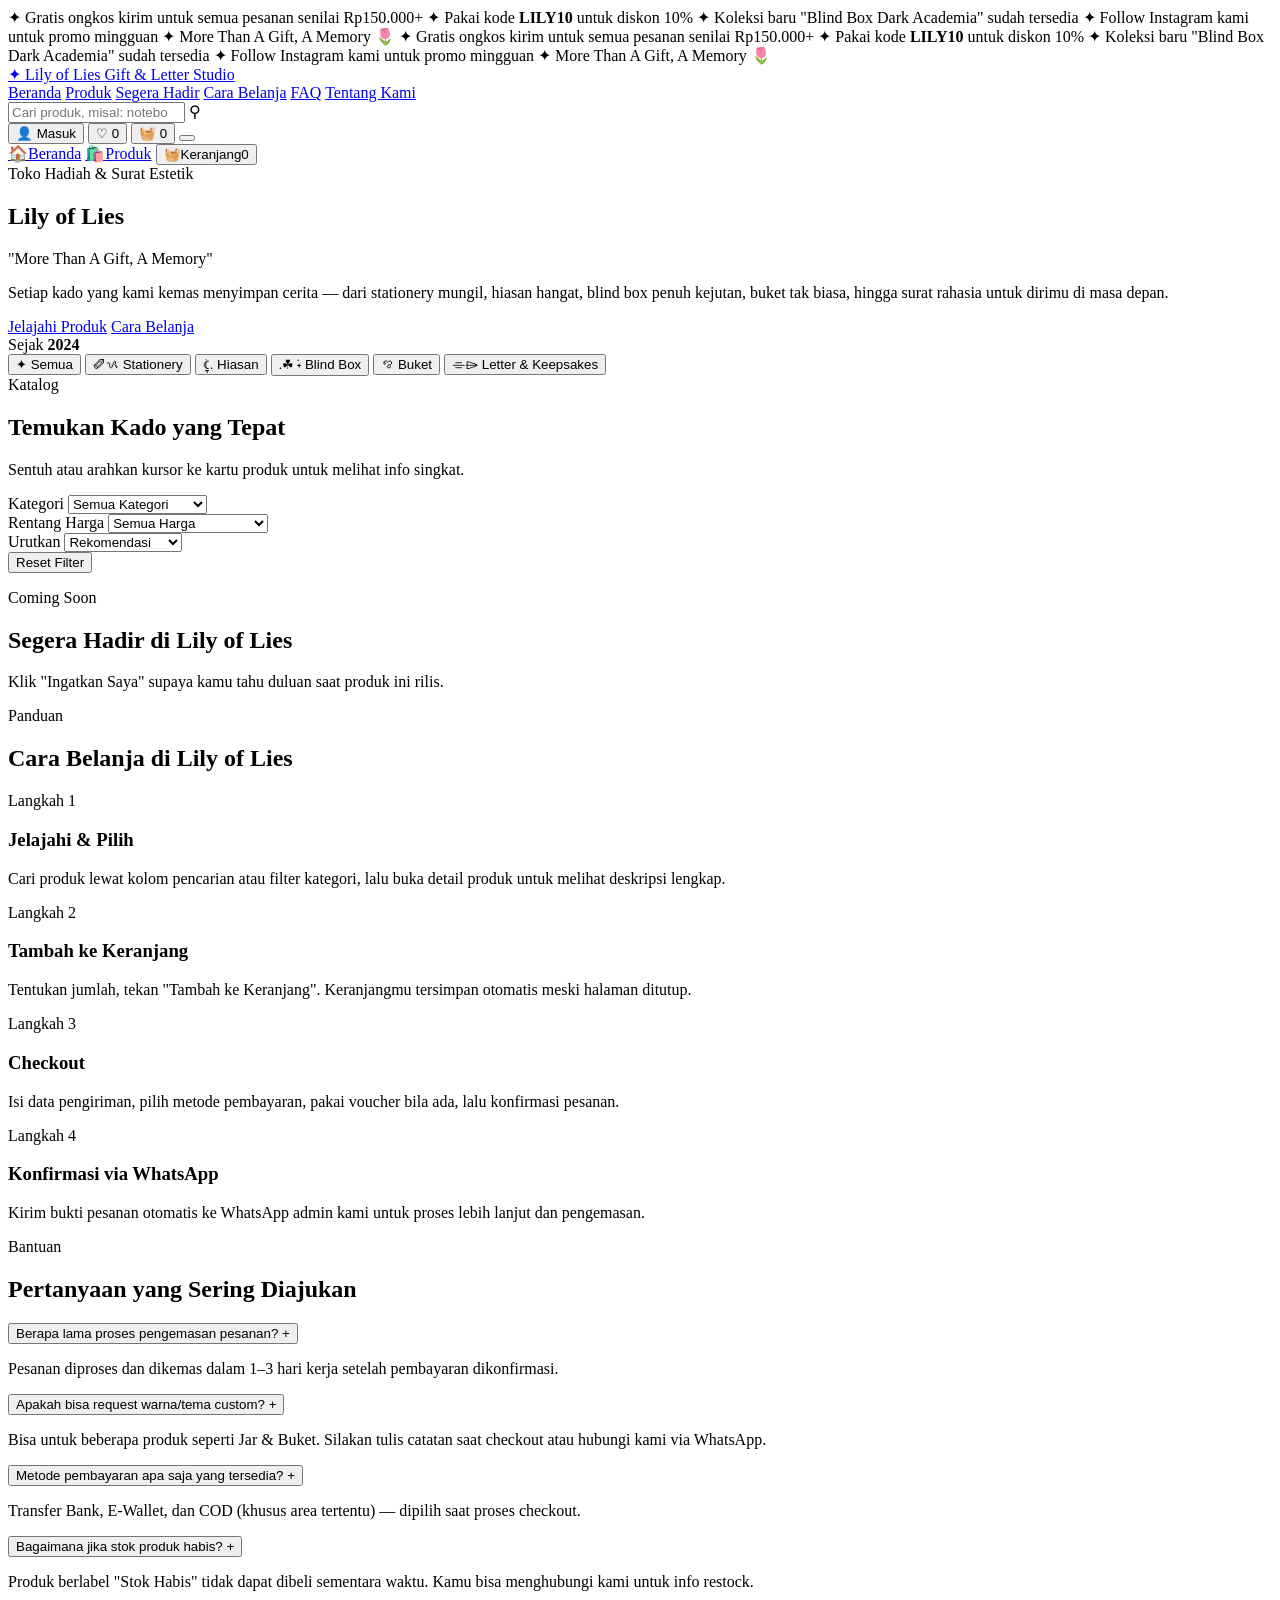
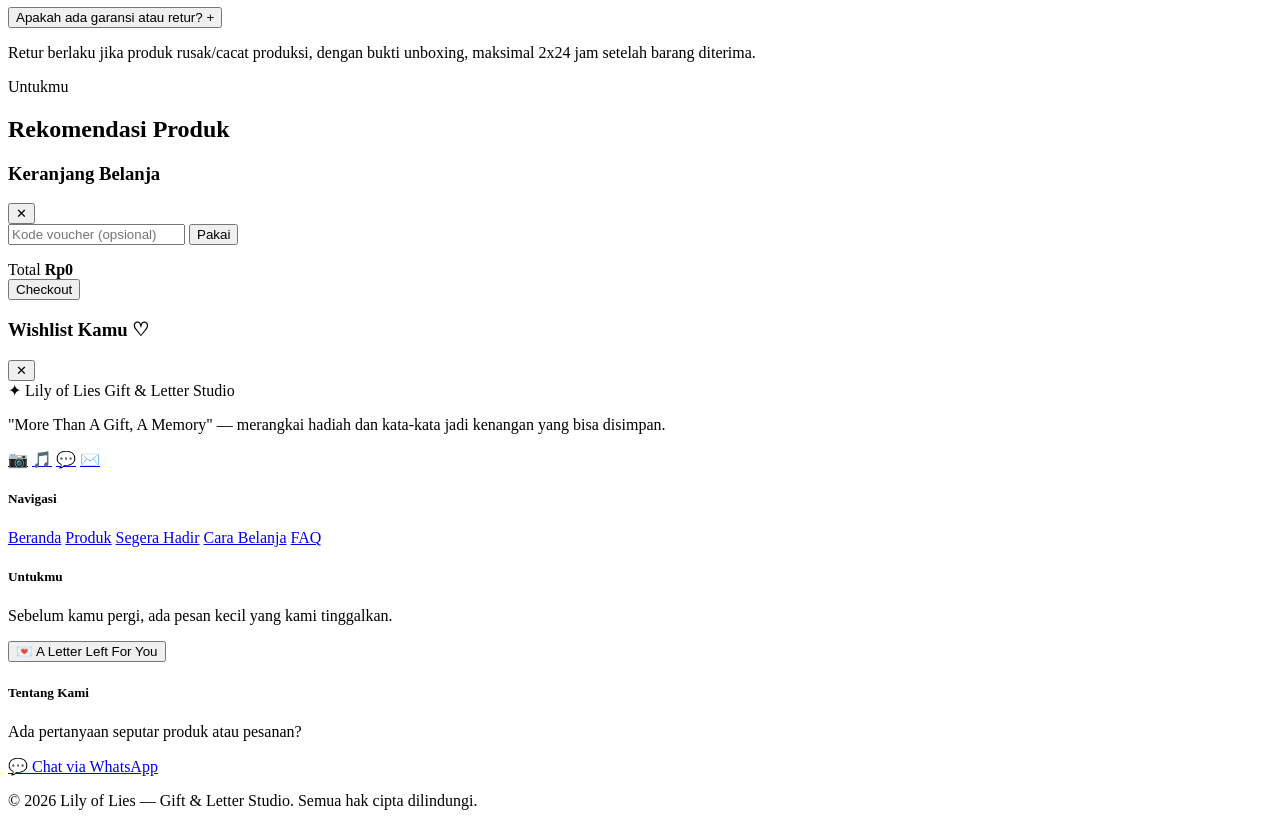
==== commit 3f31e22b: "Rename index (1).html to index.html" ====
--- a/index.html
+++ b/index.html
@@ -403,6 +403,74 @@
 </div>
 
 <!-- =========================================================
+     A LETTER LEFT FOR YOU (popup)
+========================================================= -->
+<div class="modal-overlay" id="letterModal" hidden>
+  <div class="modal modal-letter" role="dialog" aria-modal="true" aria-label="A Letter Left For You">
+    <button class="modal-close" data-close="letterModal">✕</button>
+
+    <div class="letter-particles" aria-hidden="true"></div>
+
+    <div class="letter-stage" id="letterStage">
+      <!-- Envelope (tampilan awal) -->
+      <div class="envelope-view" id="envelopeView">
+        <div class="envelope" id="envelope">
+          <div class="envelope-shadow" aria-hidden="true"></div>
+          <div class="envelope-back"></div>
+          <div class="envelope-flap" id="envelopeFlap"></div>
+          <div class="wax-seal" id="waxSeal" aria-hidden="true">
+            <svg viewBox="0 0 60 60" width="100%" height="100%">
+              <circle cx="30" cy="30" r="28" fill="#8b3a3a"/>
+              <circle cx="30" cy="30" r="28" fill="none" stroke="#6e2c2c" stroke-width="1.5" opacity="0.6"/>
+              <text x="30" y="39" font-family="Georgia, serif" font-size="26" fill="#f8f5ef" text-anchor="middle">L</text>
+            </svg>
+          </div>
+          <div class="envelope-front-left"></div>
+          <div class="envelope-front-right"></div>
+        </div>
+        <p class="envelope-caption">Dear Stranger,</p>
+        <button class="open-letter-btn" id="openLetterBtn" aria-expanded="false" aria-controls="letterPaper">Open Letter</button>
+      </div>
+
+      <!-- Kertas surat (muncul setelah amplop dibuka, amplop akan disembunyikan total) -->
+      <div class="letter-view" id="letterPaper" aria-hidden="true">
+        <div class="letter-content">
+          <h3 class="letter-title">A Letter Left For You</h3>
+          <p class="letter-line">Dear Stranger,</p>
+          <p class="letter-line">Before you continue scrolling...</p>
+          <p class="letter-line">I'd like to leave you a little letter.</p>
+          <p class="letter-line">Not because we have met before, but because I believe every heart has something left unsaid.</p>
+          <p class="letter-line letter-spacer" aria-hidden="true">&nbsp;</p>
+          <p class="letter-line">Welcome to Lily of Lies.</p>
+          <p class="letter-line">Maybe you're here because you're searching for a gift.</p>
+          <p class="letter-line">Or maybe...</p>
+          <p class="letter-line">you're searching for words you've never found the courage to say.</p>
+          <p class="letter-line letter-spacer" aria-hidden="true">&nbsp;</p>
+          <p class="letter-line">We believe that not every feeling is easy to speak aloud.</p>
+          <p class="letter-line">Some become letters.</p>
+          <p class="letter-line">Some become bouquets.</p>
+          <p class="letter-line">Some quietly hide inside journals.</p>
+          <p class="letter-line">And some... are written for a future version of ourselves.</p>
+          <p class="letter-line letter-spacer" aria-hidden="true">&nbsp;</p>
+          <p class="letter-line">That's why Lily of Lies exists.</p>
+          <p class="letter-line">Not to sell beautiful things.</p>
+          <p class="letter-line">But to help preserve the feelings that deserve to be remembered.</p>
+          <p class="letter-line letter-spacer" aria-hidden="true">&nbsp;</p>
+          <p class="letter-line">Whether you're celebrating someone you love...</p>
+          <p class="letter-line">apologizing...</p>
+          <p class="letter-line">thanking someone...</p>
+          <p class="letter-line">or simply reminding yourself to keep going...</p>
+          <p class="letter-line">We hope every piece you find here carries a little warmth.</p>
+          <p class="letter-line letter-emphasis">More than a gift. A memory.</p>
+          <p class="letter-line letter-spacer" aria-hidden="true">&nbsp;</p>
+          <p class="letter-line letter-signoff">🌷<br>With love,<br>Lily</p>
+        </div>
+      </div>
+    </div>
+  </div>
+</div>
+
+<!-- =========================================================
      KONFIRMASI PEMBAYARAN
 ========================================================= -->
 <div class="modal-overlay" id="confirmModal" hidden>
@@ -586,67 +654,6 @@
 </div>
 
 <!-- =========================================================
-     A LETTER LEFT FOR YOU (Envelope & Letter Experience)
-========================================================= -->
-<div class="modal-overlay letter-modal-overlay" id="letterModal" hidden>
-  <div class="letter-particles" id="letterParticles" aria-hidden="true"></div>
-
-  <div class="letter-scene" role="dialog" aria-modal="true" aria-labelledby="letterModalTitle">
-    <button type="button" class="modal-close letter-modal-close" data-close="letterModal" aria-label="Tutup surat">✕</button>
-
-    <div class="letter-stage" id="letterStage">
-      <!-- Amplop -->
-      <div class="envelope" id="envelopeEl">
-        <div class="envelope-back"></div>
-        <div class="envelope-pocket"></div>
-        <div class="envelope-flap"></div>
-        <span class="envelope-seal" id="envelopeSealBtn" aria-hidden="true">
-          <span class="envelope-seal-mark">L</span>
-        </span>
-        <p class="envelope-hand">Dear Stranger,</p>
-        <button type="button" class="btn btn-primary btn-open-letter" id="openLetterBtn">Open Letter</button>
-      </div>
-
-      <!-- Surat -->
-      <div class="letter-paper" id="letterPaper">
-        <h2 id="letterModalTitle" class="letter-heading">A Letter Left For You</h2>
-
-        <p class="letter-line" style="transition-delay:.85s">Dear Stranger,</p>
-        <p class="letter-line" style="transition-delay:.885s">Before you continue scrolling...</p>
-        <p class="letter-line" style="transition-delay:.92s">I'd like to leave you a little letter.</p>
-        <p class="letter-line" style="transition-delay:.955s">Not because we have met before, but because I believe every heart has something left unsaid.</p>
-
-        <p class="letter-line letter-gap" style="transition-delay:1.02s">Welcome to Lily of Lies.</p>
-        <p class="letter-line" style="transition-delay:1.055s">Maybe you're here because you're searching for a gift.</p>
-        <p class="letter-line" style="transition-delay:1.09s">Or maybe...</p>
-        <p class="letter-line" style="transition-delay:1.125s">you're searching for words you've never found the courage to say.</p>
-
-        <p class="letter-line letter-gap" style="transition-delay:1.19s">We believe that not every feeling is easy to speak aloud.</p>
-        <p class="letter-line" style="transition-delay:1.225s">Some become letters.</p>
-        <p class="letter-line" style="transition-delay:1.26s">Some become bouquets.</p>
-        <p class="letter-line" style="transition-delay:1.295s">Some quietly hide inside journals.</p>
-        <p class="letter-line" style="transition-delay:1.33s">And some... are written for a future version of ourselves.</p>
-
-        <p class="letter-line letter-gap" style="transition-delay:1.4s">That's why Lily of Lies exists.</p>
-        <p class="letter-line" style="transition-delay:1.435s">Not to sell beautiful things.</p>
-        <p class="letter-line" style="transition-delay:1.47s">But to help preserve the feelings that deserve to be remembered.</p>
-
-        <p class="letter-line letter-gap" style="transition-delay:1.54s">Whether you're celebrating someone you love...</p>
-        <p class="letter-line" style="transition-delay:1.575s">apologizing...</p>
-        <p class="letter-line" style="transition-delay:1.61s">thanking someone...</p>
-        <p class="letter-line" style="transition-delay:1.645s">or simply reminding yourself to keep going...</p>
-        <p class="letter-line" style="transition-delay:1.68s">We hope every piece you find here carries a little warmth.</p>
-        <p class="letter-line" style="transition-delay:1.715s">More than a gift. A memory.</p>
-
-        <p class="letter-line letter-signoff" style="transition-delay:1.79s">🌷<br>With love,<br>Lily</p>
-
-        <button type="button" class="btn btn-ghost btn-close-letter letter-line" id="closeLetterBtn" tabindex="-1" style="transition-delay:1.86s">Close Letter</button>
-      </div>
-    </div>
-  </div>
-</div>
-
-<!-- =========================================================
      FOOTER
 ========================================================= -->
 <footer class="footer" id="footer">
@@ -677,17 +684,10 @@
       <a href="#faq" data-scroll>FAQ</a>
     </div>
 
-    <div class="footer-col footer-letter-col">
-      <h5>A Letter Left For You</h5>
-      <button type="button" class="footer-envelope" id="footerEnvelopeBtn" aria-haspopup="dialog" aria-controls="letterModal">
-        <span class="footer-envelope-icon" aria-hidden="true">
-          <span class="footer-envelope-icon-seal"></span>
-        </span>
-        <span class="footer-envelope-text">
-          <span class="footer-envelope-hand">Dear Stranger,</span>
-          <span class="footer-envelope-cta">Buka Surat ✉</span>
-        </span>
-      </button>
+    <div class="footer-col">
+      <h5>Untukmu</h5>
+      <p>Sebelum kamu pergi, ada pesan kecil yang kami tinggalkan.</p>
+      <button type="button" class="btn btn-line btn-sm" id="openLetterFooterBtn">💌 A Letter Left For You</button>
     </div>
 
     <div class="footer-col">
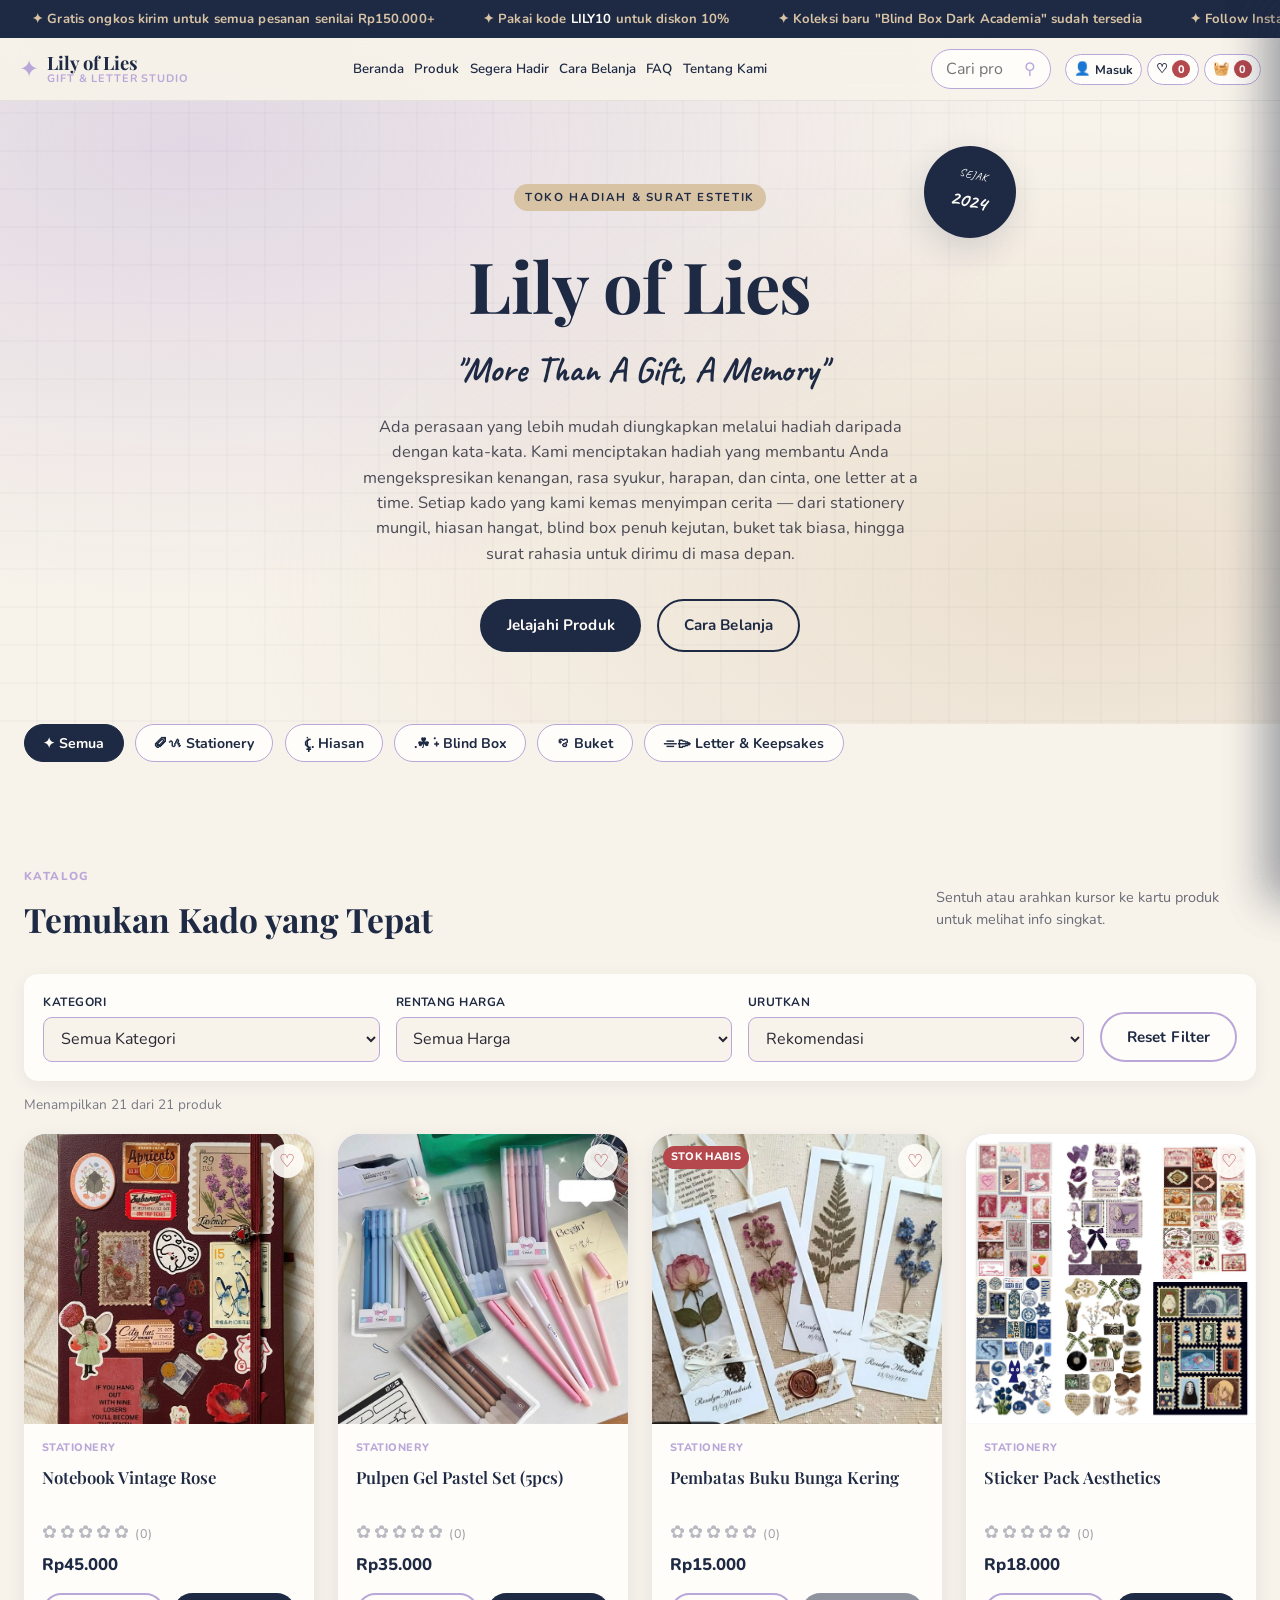
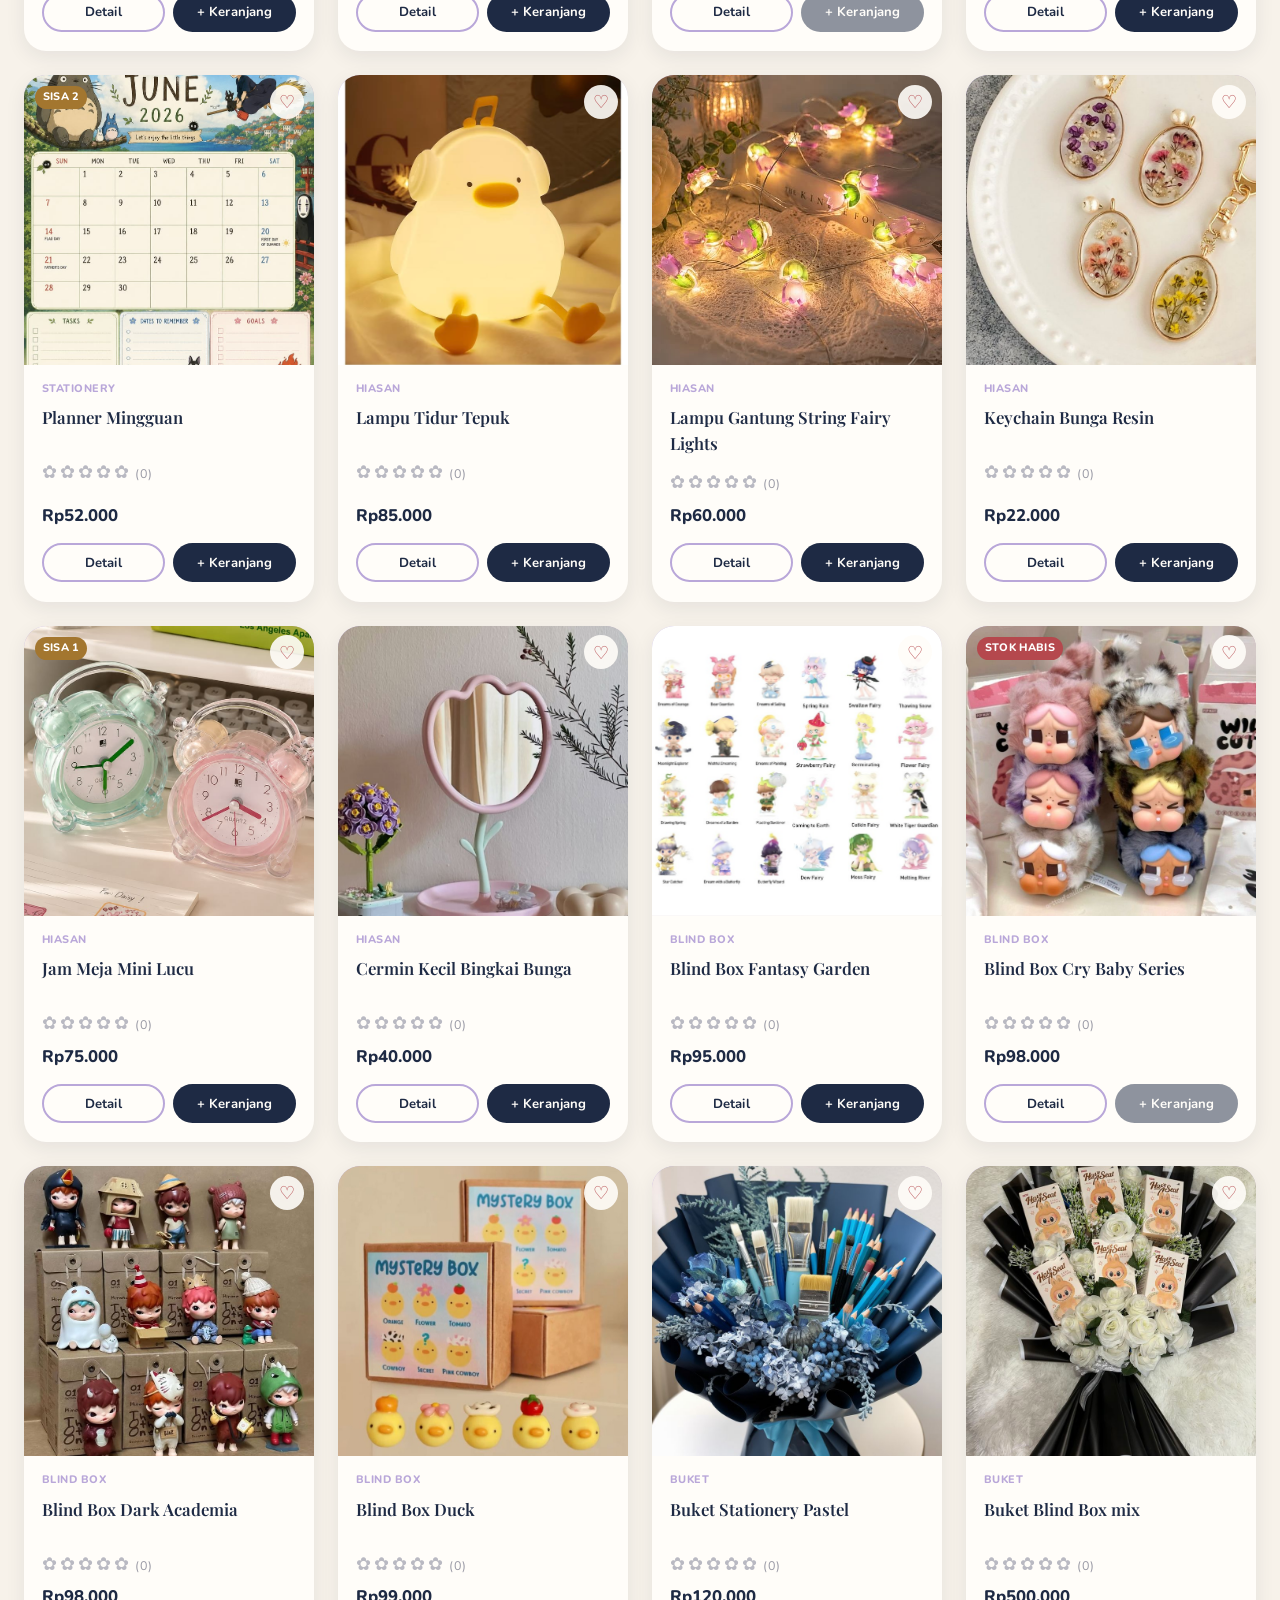
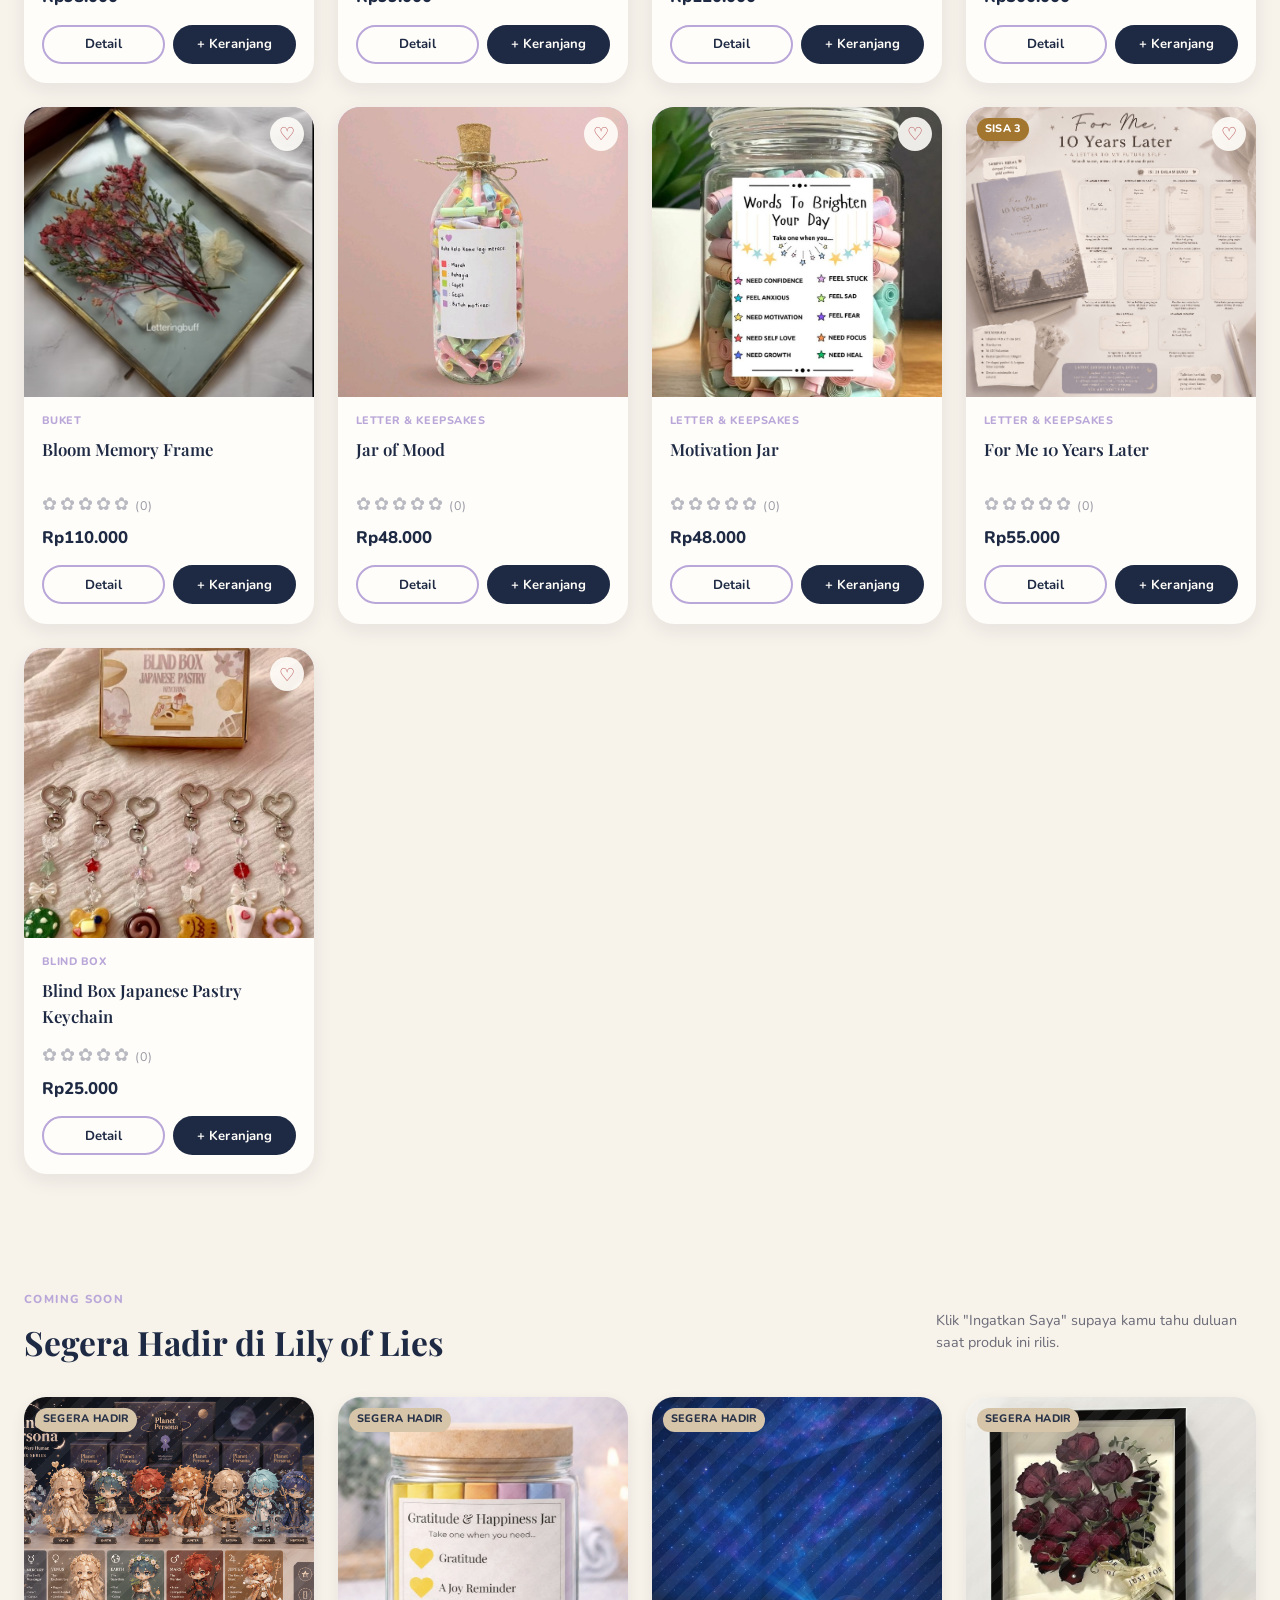
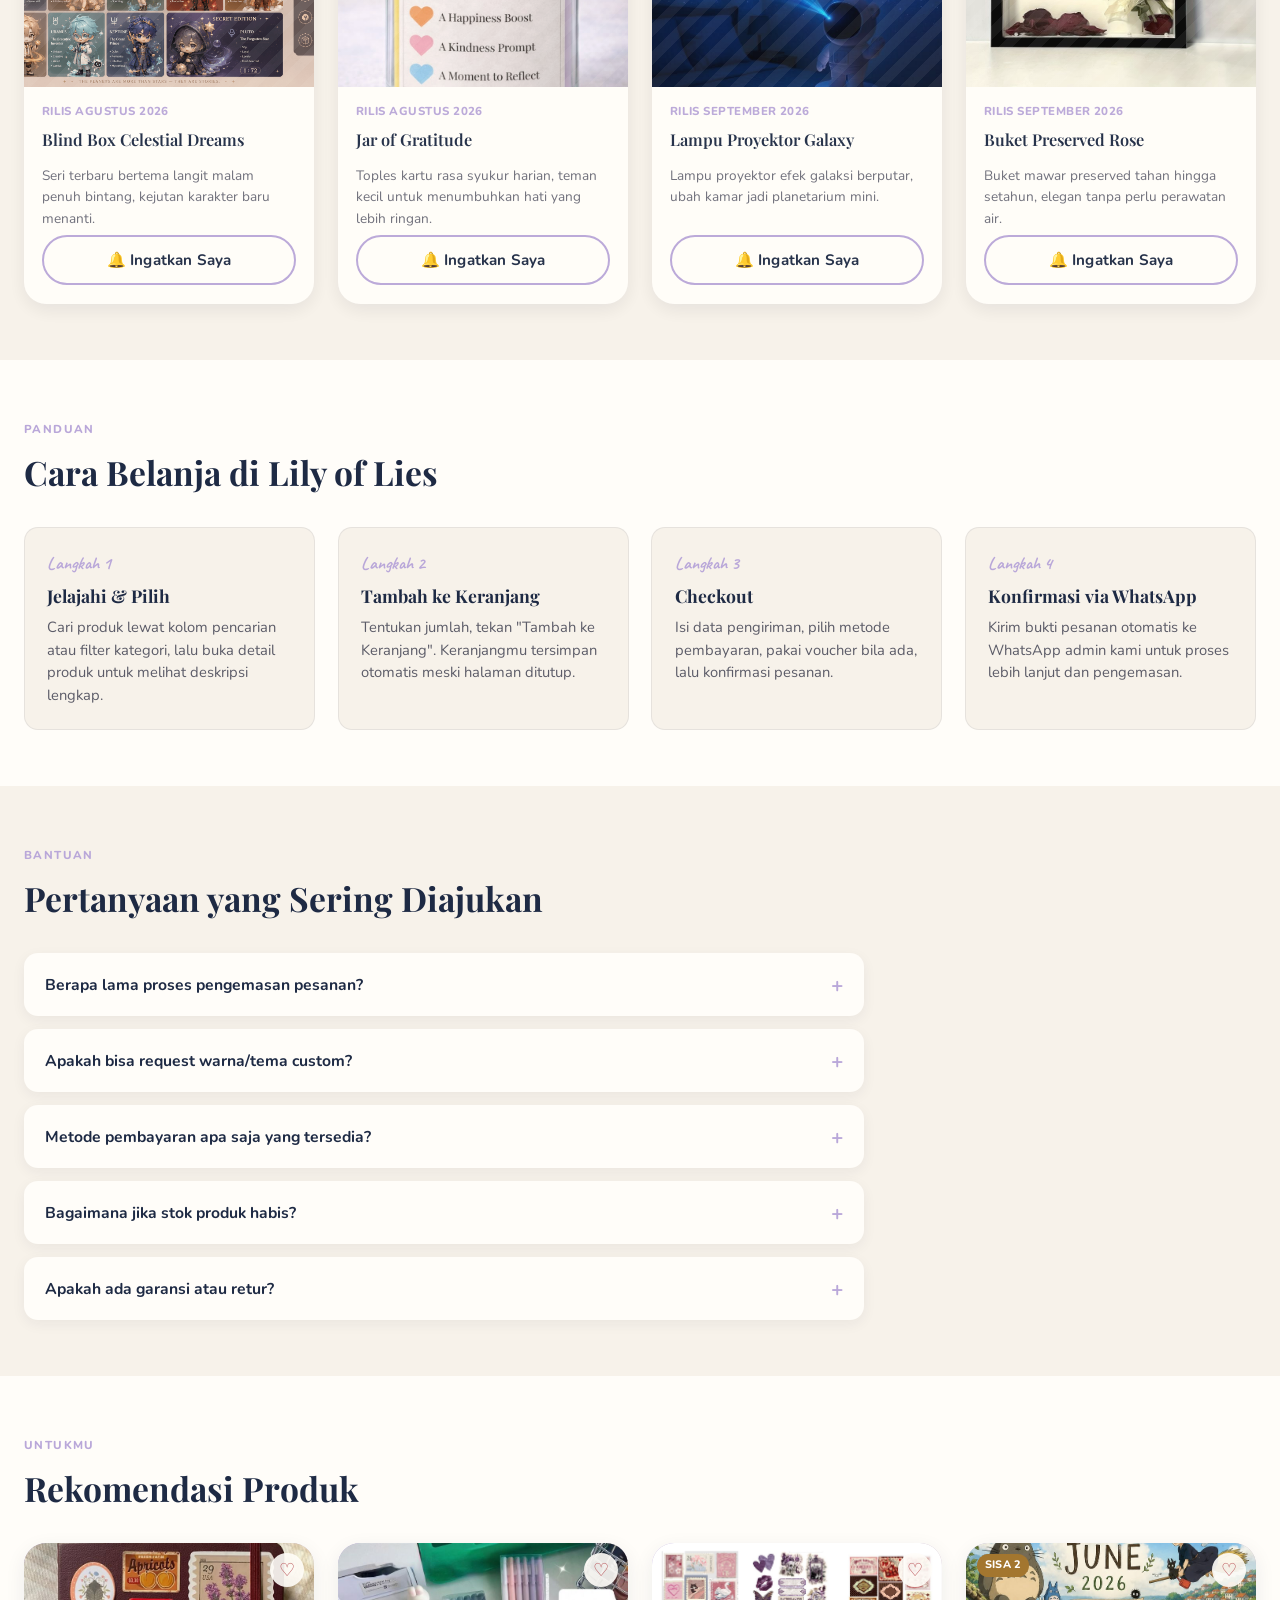
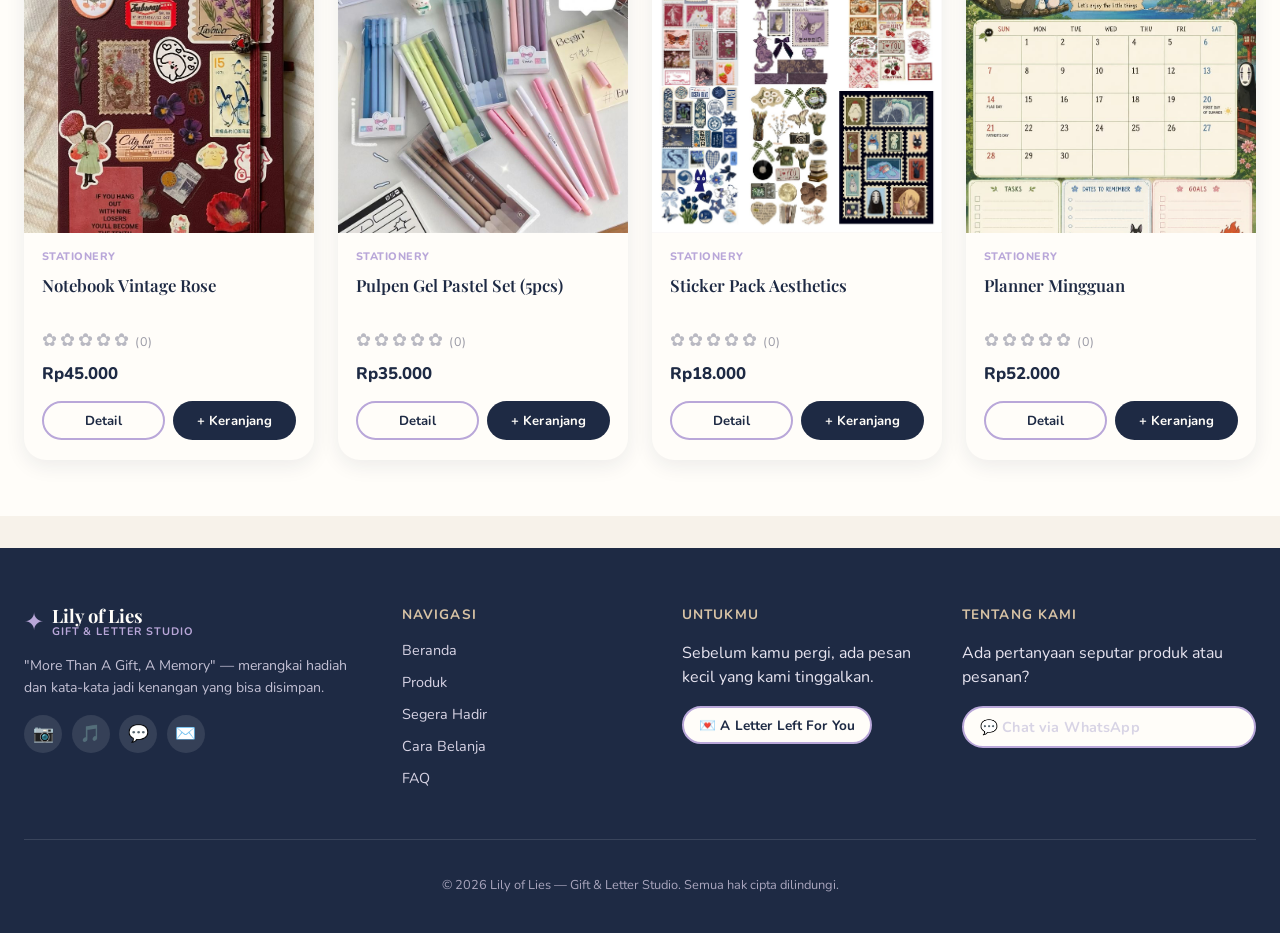
==== commit ce70c640: "Update hero description and remove analytics script Removed dummy Google Analytics script and added " ====
--- a/index.html
+++ b/index.html
@@ -5,32 +5,6 @@
 <meta name="viewport" content="width=device-width, initial-scale=1.0">
 <title>Lily of Lies — Gift & Letter Studio</title>
 <meta name="description" content="Lily of Lies — Gift & Letter Studio. More Than A Gift, A Memory. Belanja stationery, hiasan, blind box, buket unik, dan letter keepsakes.">
-
-<!-- ================= Google Analytics (DUMMY / SIMULASI) =================
-  Script di bawah ini adalah SIMULASI Google Analytics (bukan ID asli).
-  Dalam implementasi produksi, ganti "G-XXXXXXXXXX" dengan Measurement ID asli.
-
-  METRIK YANG AKAN DIPANTAU:
-  1. Bounce Rate       -> Persentase pengunjung yang keluar tanpa interaksi (mis. tidak scroll/klik produk).
-  2. Session Duration   -> Rata-rata lama waktu pengunjung berada di halaman.
-  3. Page Views         -> Jumlah tampilan halaman & bagian yang paling sering dilihat (Produk, Blind Box, dll).
-  4. Add to Cart Rate    -> Persentase pengunjung yang menambahkan produk ke keranjang (event: add_to_cart).
-  5. Conversion Rate     -> Persentase pengunjung yang menyelesaikan checkout (event: purchase).
-  6. Cart Abandonment    -> Pengunjung yang menambah produk ke cart namun tidak checkout.
-  7. Average Order Value -> Rata-rata nilai transaksi per pembelian.
-  8. Traffic Source      -> Asal pengunjung (organic, sosial media, direct, referral).
-  9. Search Terms        -> Kata kunci yang paling sering dicari di fitur search produk.
-  10. Product Performance-> Produk yang paling banyak dilihat / ditambah ke keranjang / dibeli.
-============================================================================ -->
-<script async src="https://www.googletagmanager.com/gtag/js?id=G-XXXXXXXXXX"></script>
-<script>
-  window.dataLayer = window.dataLayer || [];
-  function gtag(){ dataLayer.push(arguments); }
-  gtag('js', new Date());
-  gtag('config', 'G-XXXXXXXXXX');
-</script>
-<!-- ============================================================================ -->
-
 <link rel="preconnect" href="https://fonts.googleapis.com">
 <link href="https://fonts.googleapis.com/css2?family=Playfair+Display:ital,wght@0,500;0,600;0,700;1,600&family=Caveat:wght@500;600;700&family=Nunito:ital,wght@0,400;0,500;0,600;0,700;1,400&display=swap" rel="stylesheet">
 <link rel="stylesheet" href="style.css">
@@ -126,7 +100,9 @@
       <span class="eyebrow">Toko Hadiah &amp; Surat Estetik</span>
       <h1 class="hero-title">Lily of Lies</h1>
       <p class="hero-slogan">"More Than A Gift, A Memory"</p>
-      <p class="hero-desc">Setiap kado yang kami kemas menyimpan cerita — dari stationery mungil, hiasan hangat, blind box penuh kejutan, buket tak biasa, hingga surat rahasia untuk dirimu di masa depan.</p>
+      <p class="hero-desc">Ada perasaan yang lebih mudah diungkapkan melalui hadiah daripada dengan kata-kata.
+
+Kami menciptakan hadiah yang membantu Anda mengekspresikan kenangan, rasa syukur, harapan, dan cinta, one letter at a time. Setiap kado yang kami kemas menyimpan cerita — dari stationery mungil, hiasan hangat, blind box penuh kejutan, buket tak biasa, hingga surat rahasia untuk dirimu di masa depan.</p>
       <div class="hero-cta">
         <a href="#produk" class="btn btn-primary" data-scroll>Jelajahi Produk</a>
         <a href="#cara-belanja" class="btn btn-ghost" data-scroll>Cara Belanja</a>
--- a/style.css
+++ b/style.css
@@ -0,0 +1,812 @@
+/* =========================================================
+   LILY OF LIES — GIFT & LETTER STUDIO
+   Design tokens & global styles
+========================================================= */
+:root{
+  --bg: #F7F2EA;
+  --primary: #1E2A44;
+  --secondary: #B9A7D9;
+  --accent: #D8C3A5;
+  --primary-soft: #2c3c60;
+  --white: #FFFDF9;
+  --ink: #2A2734;
+  --danger: #B5484D;
+  --success: #4C7A5B;
+  --shadow: 0 12px 32px rgba(30,42,68,0.14);
+  --radius-lg: 22px;
+  --radius-md: 14px;
+  --radius-sm: 9px;
+  --font-display: 'Playfair Display', serif;
+  --font-hand: 'Caveat', cursive;
+  --font-body: 'Nunito', sans-serif;
+}
+
+*{ box-sizing:border-box; }
+html{ scroll-behavior:smooth; }
+body{
+  margin:0;
+  background:var(--bg);
+  color:var(--ink);
+  font-family:var(--font-body);
+  line-height:1.55;
+  -webkit-font-smoothing:antialiased;
+  overflow-x:hidden;
+}
+img{ max-width:100%; display:block; }
+a{ text-decoration:none; color:inherit; }
+button{ font-family:inherit; cursor:pointer; }
+h1,h2,h3,h4{ font-family:var(--font-display); color:var(--primary); margin:0 0 .4em; }
+ul{ margin:0; padding:0; list-style:none; }
+input,select,textarea{ font-family:inherit; font-size:1rem; }
+::selection{ background:var(--secondary); color:var(--primary); }
+
+/* Scrollbar accent (non-critical, degrades gracefully) */
+::-webkit-scrollbar{ width:10px; }
+::-webkit-scrollbar-track{ background:var(--bg); }
+::-webkit-scrollbar-thumb{ background:var(--secondary); border-radius:10px; }
+
+.btn{
+  display:inline-flex; align-items:center; justify-content:center; gap:.4em;
+  padding:.85em 1.6em; border-radius:999px; border:2px solid transparent;
+  font-weight:700; font-size:.95rem; letter-spacing:.01em; transition:transform .15s ease, box-shadow .15s ease, background .2s ease;
+  white-space:nowrap;
+}
+.btn:active{ transform:scale(.97); }
+.btn-primary{ background:var(--primary); color:var(--white); }
+.btn-primary:hover{ background:var(--primary-soft); box-shadow:var(--shadow); }
+.btn-ghost{ background:transparent; border-color:var(--primary); color:var(--primary); }
+.btn-ghost:hover{ background:var(--primary); color:var(--white); }
+.btn-line{ background:var(--white); border-color:var(--secondary); color:var(--primary); }
+.btn-line:hover{ background:var(--secondary); }
+.btn-block{ width:100%; }
+.btn-sm{ padding:.55em 1.1em; font-size:.85rem; }
+.btn:disabled{ opacity:.5; cursor:not-allowed; transform:none; box-shadow:none; }
+
+/* =========================================================
+   PROMO MARQUEE (Banner Berjalan)
+========================================================= */
+.promo-marquee{
+  position:fixed; top:0; left:0; right:0; height:38px; z-index:600; overflow:hidden;
+  background:var(--primary); color:var(--white); display:flex; align-items:center;
+}
+.promo-marquee-track{
+  display:flex; gap:3rem; white-space:nowrap; padding-left:2rem; font-size:.82rem; font-weight:700; letter-spacing:.01em;
+  animation:marqueeScroll 26s linear infinite;
+}
+@media (max-width:480px){
+  .promo-marquee-track{ gap:2rem; padding-left:1rem; font-size:.7rem; }
+  .promo-marquee{ height:32px; }
+}
+.promo-marquee-track span{ flex-shrink:0; color:var(--accent); }
+.promo-marquee-track span b{ color:var(--white); }
+@keyframes marqueeScroll{ from{ transform:translateX(0); } to{ transform:translateX(-50%); } }
+.promo-marquee:hover .promo-marquee-track{ animation-play-state:paused; }
+
+/* =========================================================
+   NAVBAR — sticky, always visible
+========================================================= */
+.navbar{
+  position:fixed; top:38px; left:0; right:0; z-index:500;
+  background:rgba(247,242,234,0.92);
+  backdrop-filter:blur(10px);
+  border-bottom:1px solid rgba(30,42,68,0.08);
+}
+.nav-inner{
+  max-width:1280px; margin:0 auto; padding:.7rem 1.2rem;
+  display:flex; align-items:center; gap:.9rem; flex-shrink:1; min-width:0;
+}
+.brand{ display:flex; align-items:center; gap:.5rem; flex-shrink:0; }
+.brand-mark{ font-size:1.5rem; color:var(--secondary); }
+.brand-text{ display:flex; flex-direction:column; line-height:1.1; }
+.brand-name{ font-family:var(--font-display); font-weight:700; font-size:1.15rem; color:var(--primary); }
+.brand-sub{ font-size:.68rem; letter-spacing:.08em; text-transform:uppercase; color:var(--secondary); font-weight:700; }
+
+.nav-links{ display:flex; gap:.65rem; flex:1; justify-content:center; }
+.nav-links a{ font-weight:600; font-size:.83rem; color:var(--primary); position:relative; padding:.3em 0; white-space:nowrap; }
+.nav-links a::after{
+  content:''; position:absolute; left:0; bottom:-2px; width:0; height:2px; background:var(--accent);
+  transition:width .2s ease;
+}
+.nav-links a:hover::after{ width:100%; }
+
+.nav-search{ position:relative; display:flex; align-items:center; }
+.nav-search input{
+  width:120px; padding:.5em 2em .5em .9em; border-radius:999px; border:1.5px solid var(--secondary);
+  background:var(--white); color:var(--ink); outline:none; transition:width .2s ease, border-color .2s ease;
+}
+.nav-search input:focus{ border-color:var(--primary); width:160px; }
+.search-icon{ position:absolute; right:.9em; color:var(--secondary); pointer-events:none; }
+
+.nav-actions{ display:flex; align-items:center; gap:.3rem; flex-shrink:0; margin-left:auto; }
+.icon-btn{
+  position:relative; background:var(--white); border:1.5px solid var(--secondary); border-radius:999px;
+  padding:.4em .6em; display:flex; align-items:center; gap:.3em; font-weight:700; color:var(--primary);
+  transition:background .2s ease; flex-shrink:0; white-space:nowrap;
+}
+.icon-btn:hover{ background:var(--secondary); }
+.account-label{ font-size:.78rem; max-width:60px; overflow:hidden; text-overflow:ellipsis; white-space:nowrap; }
+.cart-count, .tab-cart-count{
+  background:var(--danger); color:#fff; font-size:.68rem; font-weight:800; border-radius:999px;
+  min-width:18px; height:18px; display:inline-flex; align-items:center; justify-content:center; padding:0 4px;
+  transition:transform .15s ease;
+}
+.cart-count.bump, .tab-cart-count.bump{ animation:cartBump .45s ease; }
+@keyframes cartBump{ 0%{ transform:scale(1); } 35%{ transform:scale(1.6); } 60%{ transform:scale(0.9); } 100%{ transform:scale(1); } }
+
+.fly-cart-item{
+  position:fixed; z-index:3000; font-size:1.5rem; pointer-events:none; will-change:transform, opacity;
+}
+
+/* Popup konfirmasi tambah ke keranjang */
+.add-cart-popup{
+  position:fixed; z-index:2500; background:var(--primary); color:var(--white); border-radius:999px;
+  padding:.7em 1.3em; font-size:.85rem; font-weight:700; display:flex; align-items:center; gap:.5em;
+  box-shadow:var(--shadow); pointer-events:none;
+}
+.add-cart-popup .ac-check{
+  background:var(--accent); color:var(--primary); width:20px; height:20px; border-radius:50%;
+  display:flex; align-items:center; justify-content:center; font-size:.75rem; flex-shrink:0;
+}
+.hamburger{ display:none; flex-direction:column; gap:4px; background:none; border:none; padding:6px; }
+.hamburger span{ width:22px; height:2px; background:var(--primary); border-radius:2px; }
+
+.mobile-tabbar{ display:none; }
+
+/* =========================================================
+   HERO
+========================================================= */
+.hero{
+  position:relative; padding:11.5rem 1.5rem 4.5rem; text-align:center; overflow:hidden;
+  background:
+    radial-gradient(ellipse at 15% 20%, rgba(185,167,217,0.35), transparent 55%),
+    radial-gradient(ellipse at 85% 80%, rgba(216,195,165,0.4), transparent 55%),
+    var(--bg);
+}
+.hero-paper{
+  position:absolute; inset:0; pointer-events:none; opacity:.5;
+  background-image:
+    linear-gradient(transparent 95%, rgba(30,42,68,0.045) 95%),
+    linear-gradient(90deg, transparent 95%, rgba(30,42,68,0.045) 95%);
+  background-size:38px 38px;
+}
+.hero-inner{ position:relative; max-width:720px; margin:0 auto; }
+.eyebrow{
+  display:inline-block; font-weight:700; letter-spacing:.14em; text-transform:uppercase; font-size:.72rem;
+  color:var(--primary); background:var(--accent); padding:.4em 1em; border-radius:999px; margin-bottom:1.2rem;
+}
+.hero-title{ font-size:clamp(2.6rem,7vw,4.4rem); margin-bottom:.2rem; letter-spacing:-.01em; }
+.hero-slogan{ font-family:var(--font-hand); font-size:clamp(1.6rem,4vw,2.2rem); color:var(--primary); font-weight:700; margin:0 0 1.1rem; }
+.hero-desc{ color:#4a4a55; font-size:1.02rem; margin:0 auto 2rem; max-width:560px; }
+.hero-cta{ display:flex; gap:1rem; justify-content:center; flex-wrap:wrap; }
+.hero-seal{ position:absolute; top:-2.4rem; right:-1rem; }
+.seal{
+  width:92px; height:92px; border-radius:50%; background:var(--primary); color:var(--white);
+  display:flex; flex-direction:column; align-items:center; justify-content:center; transform:rotate(12deg);
+  box-shadow:var(--shadow); font-family:var(--font-hand);
+}
+.seal span{ font-size:.68rem; letter-spacing:.08em; text-transform:uppercase; }
+.seal strong{ font-size:1.3rem; }
+
+/* =========================================================
+   CATEGORY STRIP
+========================================================= */
+.cat-strip{ position:relative; z-index:5; padding:0 1.5rem 2.5rem; }
+.cat-strip-inner{
+  max-width:1280px; margin:0 auto; display:flex; gap:.7rem; overflow-x:auto; padding-bottom:.3rem;
+  scrollbar-width:thin;
+}
+.cat-chip{
+  flex-shrink:0; background:var(--white); border:1.5px solid var(--secondary); color:var(--primary);
+  padding:.6em 1.3em; border-radius:999px; font-weight:700; font-size:.88rem; transition:all .2s ease;
+}
+.cat-chip:hover{ border-color:var(--primary); }
+.cat-chip.active{ background:var(--primary); border-color:var(--primary); color:var(--white); }
+
+/* =========================================================
+   A LETTER LEFT FOR YOU (popup)
+========================================================= */
+.modal-letter{
+  max-width:480px; text-align:center; padding-top:2.6rem;
+}
+
+.letter-particles{ position:absolute; inset:0; pointer-events:none; overflow:hidden; border-radius:inherit; }
+.letter-particles::before, .letter-particles::after{
+  content:''; position:absolute; width:6px; height:6px; border-radius:50%;
+  background:radial-gradient(circle, rgba(216,195,165,0.9), rgba(216,195,165,0));
+  animation:letterFloat 9s ease-in-out infinite;
+}
+.letter-particles::before{ left:12%; top:70%; animation-delay:0s; }
+.letter-particles::after{ left:85%; top:20%; width:4px; height:4px; animation-delay:3s; }
+
+@keyframes letterFloat{
+  0%{ transform:translateY(0) translateX(0); opacity:0; }
+  15%{ opacity:.8; }
+  50%{ transform:translateY(-60px) translateX(12px); opacity:.5; }
+  85%{ opacity:.15; }
+  100%{ transform:translateY(-130px) translateX(-8px); opacity:0; }
+}
+
+.letter-stage{ position:relative; }
+
+/* ---------- Tampilan amplop (sebelum dibuka) ---------- */
+.envelope-view{
+  display:flex; flex-direction:column; align-items:center;
+  transition:opacity .35s ease, transform .35s ease;
+}
+.letter-stage.is-open .envelope-view{ opacity:0; transform:scale(.92); pointer-events:none; }
+
+.envelope{
+  position:relative; width:min(280px,74vw); height:180px; margin-top:.3rem;
+  perspective:1000px;
+}
+.envelope-shadow{
+  position:absolute; left:8%; right:8%; bottom:-16px; height:22px; border-radius:50%;
+  background:rgba(30,42,68,0.16); filter:blur(10px); z-index:0;
+}
+.envelope-back{
+  position:absolute; inset:0; border-radius:10px;
+  background:linear-gradient(160deg,#f3e9d7,#e6d7bb);
+  box-shadow:0 18px 30px rgba(30,42,68,0.14);
+  z-index:1;
+}
+.envelope-front-left, .envelope-front-right{
+  position:absolute; bottom:0; width:50%; height:62%; z-index:3;
+}
+.envelope-front-left{
+  left:0; background:linear-gradient(135deg,#f6eee0,#e9dbbf);
+  clip-path:polygon(0 100%, 0 0, 100% 100%);
+  border-radius:0 0 0 10px;
+}
+.envelope-front-right{
+  right:0; background:linear-gradient(225deg,#f6eee0,#e9dbbf);
+  clip-path:polygon(100% 100%, 100% 0, 0 100%);
+  border-radius:0 0 10px 0;
+}
+.envelope-flap{
+  position:absolute; top:0; left:0; width:100%; height:58%; z-index:4;
+  background:linear-gradient(150deg,#ece0c8,#dccaa4);
+  clip-path:polygon(0 0, 100% 0, 50% 100%);
+  transform-origin:top center;
+  transition:transform .5s cubic-bezier(.5,0,.3,1), filter .5s ease;
+  border-radius:10px 10px 0 0;
+}
+.wax-seal{
+  position:absolute; top:38%; left:50%; width:48px; height:48px; z-index:5;
+  transform:translate(-50%,-50%);
+  filter:drop-shadow(0 3px 5px rgba(0,0,0,0.28));
+  transition:opacity .3s ease, transform .3s ease;
+  cursor:pointer;
+}
+.envelope:hover .wax-seal{ transform:translate(-50%,-50%) scale(1.06); }
+.letter-stage.sealing .wax-seal{ opacity:0; transform:translate(-50%,-50%) scale(.4) rotate(20deg); pointer-events:none; }
+.letter-stage.sealing .envelope-flap{ transform:rotateX(165deg) translateY(-1px); filter:brightness(.96); }
+
+.envelope-caption{
+  margin:3.3rem 0 0; text-align:center;
+  font-family:var(--font-hand); font-size:1.3rem; color:var(--primary); font-weight:600;
+}
+.open-letter-btn{
+  margin-top:1.3rem; background:var(--primary); color:var(--white); border:none; border-radius:999px;
+  padding:.75em 1.9em; font-weight:700; font-size:.9rem; letter-spacing:.02em; cursor:pointer;
+  box-shadow:0 8px 18px rgba(30,42,68,0.22);
+  transition:transform .2s ease, box-shadow .2s ease, background .2s ease;
+}
+.open-letter-btn:hover{ transform:translateY(-2px); box-shadow:0 12px 22px rgba(30,42,68,0.28); background:var(--primary-soft); }
+
+/* ---------- Tampilan surat (setelah dibuka) ---------- */
+.letter-view{ display:none; text-align:left; padding-top:.4rem; }
+.letter-stage.is-open .letter-view{ display:block; }
+
+.letter-title{
+  font-family:var(--font-display); font-size:1.35rem; color:var(--primary); text-align:center;
+  margin-bottom:1.1rem;
+}
+.letter-content .letter-line{
+  font-family:var(--font-body); font-size:.94rem; line-height:1.75; color:#3d3a42; margin:0;
+  opacity:0; transform:translateY(6px);
+  transition:opacity .45s ease, transform .45s ease;
+}
+.letter-stage.is-open .letter-content .letter-line{ opacity:1; transform:translateY(0); }
+.letter-line.letter-spacer{ height:.6rem; }
+.letter-line.letter-emphasis{ font-weight:700; color:var(--primary); font-family:var(--font-hand); font-size:1.15rem; }
+.letter-line.letter-signoff{ font-family:var(--font-hand); font-size:1.1rem; color:var(--primary); margin-top:.4rem; }
+
+@media (max-width:520px){
+  .modal-letter{ padding-top:2rem; }
+  .letter-title{ font-size:1.18rem; }
+}
+
+@media (prefers-reduced-motion: reduce){
+  .envelope-view, .envelope-flap, .wax-seal, .letter-content .letter-line,
+  .open-letter-btn, .letter-particles::before, .letter-particles::after{
+    transition-duration:.01ms !important; animation-duration:.01ms !important;
+  }
+}
+
+
+
+/* =========================================================
+   SECTIONS
+========================================================= */
+.section{ max-width:1280px; margin:0 auto; padding:3.5rem 1.5rem; }
+.section-alt{ background:var(--white); max-width:none; }
+.section-alt > *{ max-width:1280px; margin-left:auto; margin-right:auto; }
+.section-head{ display:flex; justify-content:space-between; align-items:flex-end; gap:1rem; flex-wrap:wrap; margin-bottom:1.8rem; }
+.section-eyebrow{ font-weight:800; letter-spacing:.12em; text-transform:uppercase; font-size:.72rem; color:var(--secondary); }
+.section-head h2{ margin:.15em 0 0; font-size:clamp(1.5rem,3.2vw,2.1rem); }
+.section-note{ color:#6b6b78; font-size:.9rem; max-width:320px; }
+
+/* =========================================================
+   FILTER BAR
+========================================================= */
+.filter-bar{
+  display:flex; flex-wrap:wrap; gap:1rem; align-items:flex-end; margin-bottom:.6rem;
+  background:var(--white); padding:1.2rem; border-radius:var(--radius-md); box-shadow:0 4px 16px rgba(30,42,68,0.06);
+}
+.filter-group{ display:flex; flex-direction:column; gap:.35rem; min-width:160px; flex:1; }
+.filter-group label{ font-size:.75rem; font-weight:700; color:var(--primary); text-transform:uppercase; letter-spacing:.04em; }
+.filter-group select{
+  padding:.6em .8em; border-radius:var(--radius-sm); border:1.5px solid var(--secondary); background:var(--bg); color:var(--ink);
+}
+.result-count{ color:#7a7a86; font-size:.85rem; margin:.8rem 0 1.2rem; }
+
+/* =========================================================
+   PRODUCT GRID / CARD
+========================================================= */
+.product-grid{
+  display:grid; grid-template-columns:repeat(auto-fill, minmax(240px,1fr)); gap:1.5rem;
+}
+.product-card{
+  background:var(--white); border-radius:var(--radius-lg); overflow:hidden; position:relative;
+  box-shadow:0 6px 20px rgba(30,42,68,0.08); transition:transform .25s ease, box-shadow .25s ease;
+  display:flex; flex-direction:column;
+}
+.product-card:hover, .product-card.touched{ transform:translateY(-6px); box-shadow:var(--shadow); }
+.card-media{
+  position:relative; aspect-ratio:1/1; display:flex; align-items:center; justify-content:center; font-size:3.6rem;
+  background:linear-gradient(145deg, var(--secondary), var(--accent)); overflow:hidden;
+}
+.media-img{ position:absolute; inset:0; width:100%; height:100%; object-fit:cover; }
+.card-badge{
+  position:absolute; top:.7rem; left:.7rem; background:var(--primary); color:#fff; font-size:.68rem; font-weight:800;
+  padding:.3em .7em; border-radius:999px; text-transform:uppercase; letter-spacing:.03em;
+}
+.card-badge.out{ background:var(--danger); }
+.card-badge.low{ background:#a3762f; }
+.wishlist-btn{
+  position:absolute; top:.6rem; right:.6rem; z-index:2; background:rgba(255,253,249,0.9); border:none; border-radius:50%;
+  width:34px; height:34px; font-size:1.15rem; color:var(--danger); display:flex; align-items:center; justify-content:center;
+  transition:transform .15s ease, background .15s ease;
+}
+.wishlist-btn:hover{ transform:scale(1.15); }
+.wishlist-btn.active{ background:var(--danger); color:#fff; }
+.wishlist-btn-inline{ margin-top:.7rem; }
+.card-info-overlay{
+  position:absolute; inset:0; background:rgba(30,42,68,0.88); color:#fff; padding:1rem;
+  display:flex; flex-direction:column; justify-content:center; gap:.4rem; opacity:0; pointer-events:none;
+  transition:opacity .2s ease; font-size:.82rem; text-align:center;
+}
+.product-card:hover .card-info-overlay, .product-card.touched .card-info-overlay{ opacity:1; pointer-events:auto; }
+.card-body{ padding:1rem 1.1rem 1.2rem; display:flex; flex-direction:column; gap:.4rem; flex:1; }
+.card-cat{ font-size:.68rem; font-weight:800; text-transform:uppercase; letter-spacing:.05em; color:var(--secondary); }
+.card-name{ font-family:var(--font-display); font-weight:600; font-size:1.05rem; color:var(--primary); min-height:2.5em; }
+.card-flowers{ font-size:.85rem; color:var(--accent); letter-spacing:1px; }
+.card-flowers .muted{ color:#b9b9c2; }
+.card-price{ font-weight:800; color:var(--primary); font-size:1.05rem; margin-top:auto; }
+.card-actions{ display:flex; gap:.5rem; margin-top:.5rem; }
+.card-actions .btn{ flex:1; padding:.65em .5em; font-size:.82rem; }
+
+/* Flower rating (used everywhere) */
+.flower-rating{ display:inline-flex; gap:2px; font-size:1.1rem; }
+.flower-rating button{ background:none; border:none; padding:0; color:#d8d0e0; transition:transform .1s ease; }
+.flower-rating button.filled{ color:var(--primary); }
+.flower-rating.interactive button:hover{ transform:scale(1.2); }
+
+.empty-state{ text-align:center; color:#8b8b96; padding:3rem 1rem; font-style:italic; }
+
+/* =========================================================
+   UPCOMING / SEGERA HADIR
+========================================================= */
+.upcoming-grid{ display:grid; grid-template-columns:repeat(auto-fill, minmax(240px,1fr)); gap:1.5rem; }
+.upcoming-card{
+  background:var(--white); border-radius:var(--radius-lg); overflow:hidden; position:relative;
+  box-shadow:0 6px 20px rgba(30,42,68,0.08); display:flex; flex-direction:column; opacity:0.96;
+}
+.upcoming-media{
+  position:relative; aspect-ratio:1/1; display:flex; align-items:center; justify-content:center; font-size:3.4rem;
+  background:linear-gradient(145deg, var(--primary), #3a4d78); filter:saturate(0.9);
+}
+.upcoming-media::after{
+  content:''; position:absolute; inset:0; background:repeating-linear-gradient(135deg, rgba(255,255,255,0.06) 0 10px, transparent 10px 20px);
+}
+.soon-badge{
+  position:absolute; top:.7rem; left:.7rem; background:var(--accent); color:var(--primary); font-size:.68rem; font-weight:800;
+  padding:.3em .7em; border-radius:999px; text-transform:uppercase; letter-spacing:.03em; z-index:2;
+}
+.upcoming-body{ padding:1rem 1.1rem 1.2rem; display:flex; flex-direction:column; gap:.4rem; flex:1; }
+.upcoming-eta{ font-size:.72rem; font-weight:800; color:var(--secondary); text-transform:uppercase; letter-spacing:.04em; }
+.upcoming-name{ font-family:var(--font-display); font-weight:600; font-size:1.02rem; color:var(--primary); }
+.upcoming-desc{ font-size:.85rem; color:#6b6b78; margin:0; flex:1; }
+
+/* =========================================================
+   STEPS / FAQ
+========================================================= */
+.steps-grid{ display:grid; grid-template-columns:repeat(auto-fit, minmax(220px,1fr)); gap:1.4rem; }
+.step-card{ background:var(--bg); border:1.5px solid rgba(30,42,68,0.08); border-radius:var(--radius-md); padding:1.4rem; }
+.step-mark{ font-family:var(--font-hand); font-size:1.1rem; color:var(--secondary); font-weight:700; }
+.step-card h3{ margin:.3rem 0 .4rem; font-size:1.1rem; }
+.step-card p{ margin:0; color:#5c5c68; font-size:.92rem; }
+
+.faq-list{ display:flex; flex-direction:column; gap:.8rem; max-width:840px; }
+.faq-item{ background:var(--white); border-radius:var(--radius-md); overflow:hidden; box-shadow:0 4px 14px rgba(30,42,68,0.06); }
+.faq-q{
+  width:100%; text-align:left; background:none; border:none; padding:1.1rem 1.3rem; font-weight:700; color:var(--primary);
+  display:flex; justify-content:space-between; align-items:center; font-size:.98rem;
+}
+.faq-q span{ color:var(--secondary); font-size:1.3rem; transition:transform .2s ease; }
+.faq-item.open .faq-q span{ transform:rotate(45deg); }
+.faq-a{ max-height:0; overflow:hidden; transition:max-height .25s ease; padding:0 1.3rem; }
+.faq-item.open .faq-a{ max-height:220px; padding-bottom:1.1rem; }
+.faq-a p{ margin:0; color:#5c5c68; font-size:.92rem; }
+
+/* =========================================================
+   MODALS (generic)
+========================================================= */
+.modal-overlay{
+  position:fixed; inset:0; background:rgba(30,42,68,0.55); backdrop-filter:blur(3px);
+  display:flex; align-items:center; justify-content:center; z-index:1000; padding:1.2rem;
+  animation:fadeIn .18s ease;
+}
+.modal-overlay[hidden]{ display:none; }
+@keyframes fadeIn{ from{ opacity:0; } to{ opacity:1; } }
+.modal{
+  background:var(--bg); border-radius:var(--radius-lg); max-width:640px; width:100%; max-height:90vh; overflow-y:auto;
+  padding:2.2rem; position:relative; box-shadow:0 24px 60px rgba(30,42,68,0.35);
+  animation:popIn .2s ease;
+}
+@keyframes popIn{ from{ opacity:0; transform:translateY(14px) scale(.98); } to{ opacity:1; transform:none; } }
+.modal-close{
+  position:absolute; top:1rem; right:1rem; background:var(--white); border:1.5px solid var(--secondary); border-radius:50%;
+  width:34px; height:34px; font-size:1rem; color:var(--primary); z-index:2;
+}
+.modal-title{ margin-bottom:1.2rem; }
+
+/* Product modal */
+.modal-product{ max-width:900px; }
+.pm-grid{ display:grid; grid-template-columns:1fr 1.15fr; gap:2rem; }
+.pm-media{
+  position:relative; aspect-ratio:1/1; border-radius:var(--radius-md); background:linear-gradient(145deg, var(--secondary), var(--accent));
+  display:flex; align-items:center; justify-content:center; font-size:5.5rem; overflow:hidden;
+}
+.pm-cat{ font-size:.72rem; font-weight:800; text-transform:uppercase; letter-spacing:.06em; color:var(--secondary); }
+.pm-name{ font-size:1.5rem; margin:.2rem 0 .5rem; }
+.pm-rating-row{ display:flex; align-items:center; gap:.6rem; margin-bottom:.6rem; }
+.pm-rating-row .flower-rating{ font-size:1.3rem; }
+.pm-rating-num{ color:#7a7a86; font-size:.85rem; }
+.pm-desc{ color:#4a4a55; font-size:.95rem; margin-bottom:1rem; }
+.pm-price{ font-size:1.5rem; font-weight:800; color:var(--primary); margin-bottom:.6rem; }
+.pm-stock{ font-size:.85rem; margin-bottom:1rem; font-weight:700; }
+.pm-stock.ok{ color:var(--success); }
+.pm-stock.low{ color:#a3762f; }
+.pm-stock.out{ color:var(--danger); }
+.pm-qty-row{ display:flex; align-items:center; gap:1rem; margin-bottom:1.1rem; }
+.qty-control{ display:flex; align-items:center; border:1.5px solid var(--secondary); border-radius:999px; overflow:hidden; }
+.qty-control button{ background:var(--white); border:none; width:34px; height:34px; font-size:1.1rem; color:var(--primary); }
+.qty-control span{ width:36px; text-align:center; font-weight:700; }
+.pm-actions{ display:flex; gap:.7rem; }
+.pm-actions .btn{ flex:1; }
+
+.pm-section-title{ font-size:1.05rem; margin:1.8rem 0 .8rem; padding-top:1.2rem; border-top:1.5px dashed rgba(30,42,68,0.15); }
+.review-form{ display:flex; flex-direction:column; gap:.6rem; margin-bottom:1.2rem; }
+.review-form textarea{ padding:.7em; border-radius:var(--radius-sm); border:1.5px solid var(--secondary); background:var(--white); resize:vertical; }
+.review-item{ background:var(--white); border-radius:var(--radius-sm); padding:.9rem 1rem; margin-bottom:.7rem; }
+.review-item .rv-head{ display:flex; justify-content:space-between; align-items:center; margin-bottom:.3rem; }
+.review-item .rv-user{ font-weight:700; color:var(--primary); font-size:.9rem; }
+.review-item .rv-date{ font-size:.75rem; color:#9a9aa5; }
+.review-item p{ margin:0; font-size:.88rem; color:#4a4a55; }
+.no-review{ color:#9a9aa5; font-style:italic; font-size:.9rem; }
+
+.recommend-mini-grid{ display:grid; grid-template-columns:repeat(auto-fill,minmax(140px,1fr)); gap:.9rem; }
+.mini-card{ background:var(--white); border-radius:var(--radius-sm); padding:.7rem; text-align:center; cursor:pointer; transition:transform .15s ease; }
+.mini-card:hover{ transform:translateY(-3px); }
+.mini-card .mini-media{ position:relative; width:100%; aspect-ratio:1/1; border-radius:var(--radius-sm); background:linear-gradient(145deg, var(--secondary), var(--accent)); display:flex; align-items:center; justify-content:center; overflow:hidden; margin-bottom:.4rem; }
+.mini-card .mini-icon{ font-size:1.8rem; }
+.mini-card .mini-name{ font-size:.78rem; font-weight:700; color:var(--primary); margin:.3rem 0 .1rem; line-height:1.2; }
+.mini-card .mini-price{ font-size:.76rem; color:var(--secondary); font-weight:700; }
+
+/* =========================================================
+   CART DRAWER
+========================================================= */
+.drawer-overlay{ position:fixed; inset:0; background:rgba(30,42,68,0.5); z-index:900; }
+.cart-drawer{
+  position:fixed; top:0; right:-420px; width:min(420px,100%); height:100%; background:var(--bg); z-index:950;
+  display:flex; flex-direction:column; box-shadow:-12px 0 40px rgba(30,42,68,0.25); transition:right .28s ease;
+}
+.cart-drawer.open{ right:0; }
+.cart-drawer-head{ display:flex; justify-content:space-between; align-items:center; padding:1.3rem 1.4rem; border-bottom:1.5px solid rgba(30,42,68,0.08); }
+.cart-drawer-head h3{ margin:0; }
+.cart-items{ flex:1; overflow-y:auto; padding:1rem 1.4rem; }
+.cart-item{ display:flex; gap:.8rem; padding:.9rem 0; border-bottom:1px solid rgba(30,42,68,0.07); }
+.cart-item .ci-media{ position:relative; width:60px; height:60px; border-radius:var(--radius-sm); background:linear-gradient(145deg, var(--secondary), var(--accent)); display:flex; align-items:center; justify-content:center; font-size:1.7rem; flex-shrink:0; overflow:hidden; }
+.cart-item .ci-body{ flex:1; min-width:0; }
+.cart-item .ci-name{ font-weight:700; color:var(--primary); font-size:.9rem; margin-bottom:.2rem; }
+.cart-item .ci-price{ font-size:.82rem; color:#7a7a86; margin-bottom:.4rem; }
+.ci-row{ display:flex; align-items:center; justify-content:space-between; }
+.ci-remove{ background:none; border:none; color:var(--danger); font-size:.78rem; font-weight:700; }
+.cart-empty{ text-align:center; padding:3rem 1rem; color:#9a9aa5; }
+.cart-drawer-foot{ padding:1.1rem 1.4rem 1.4rem; border-top:1.5px solid rgba(30,42,68,0.08); }
+.voucher-row{ display:flex; gap:.5rem; margin-bottom:.4rem; }
+.voucher-row input{ flex:1; padding:.6em .8em; border-radius:var(--radius-sm); border:1.5px solid var(--secondary); background:var(--white); }
+.voucher-msg{ font-size:.78rem; min-height:1.1em; margin:0 0 .5rem; font-weight:700; }
+.voucher-msg.ok{ color:var(--success); }
+.voucher-msg.err{ color:var(--danger); }
+.cart-total-row{ display:flex; justify-content:space-between; align-items:center; margin-bottom:.9rem; font-size:1.05rem; }
+.cart-total-row strong{ color:var(--primary); font-size:1.25rem; }
+
+/* =========================================================
+   CHECKOUT
+========================================================= */
+.modal-checkout{ max-width:960px; }
+.checkout-grid{ display:grid; grid-template-columns:1.2fr 1fr; gap:2.2rem; }
+.checkout-form h4, .checkout-summary h4{ margin:1.1rem 0 .7rem; font-size:1rem; }
+.checkout-form h4:first-child{ margin-top:0; }
+.form-row{ display:flex; flex-direction:column; gap:.35rem; margin-bottom:.9rem; }
+.form-row label{ font-size:.8rem; font-weight:700; color:var(--primary); }
+.form-row input, .form-row textarea{
+  padding:.7em .9em; border-radius:var(--radius-sm); border:1.5px solid var(--secondary); background:var(--white); color:var(--ink);
+  outline:none; transition:border-color .15s ease;
+}
+.form-row input:focus, .form-row textarea:focus{ border-color:var(--primary); }
+.form-row.invalid input, .form-row.invalid textarea{ border-color:var(--danger); }
+.form-error{ font-size:.75rem; color:var(--danger); font-weight:700; min-height:1em; }
+.payment-options{ display:flex; flex-direction:column; gap:.6rem; margin-bottom:1.2rem; }
+.pay-option{ display:flex; align-items:center; gap:.6rem; background:var(--white); border:1.5px solid var(--secondary); border-radius:var(--radius-sm); padding:.7em 1em; cursor:pointer; font-weight:600; font-size:.9rem; }
+.pay-option:has(input:checked){ border-color:var(--primary); background:rgba(185,167,217,0.18); }
+
+.checkout-summary{ background:var(--white); border-radius:var(--radius-md); padding:1.3rem; align-self:start; }
+.summary-items{ max-height:220px; overflow-y:auto; margin-bottom:.8rem; }
+.summary-item-row{ display:flex; justify-content:space-between; font-size:.85rem; padding:.4em 0; border-bottom:1px dashed rgba(30,42,68,0.1); }
+.summary-line{ display:flex; justify-content:space-between; font-size:.9rem; padding:.35em 0; color:#4a4a55; }
+.summary-line[hidden]{ display:none; }
+.summary-line.total-line{ font-size:1.1rem; font-weight:800; color:var(--primary); border-top:1.5px solid rgba(30,42,68,0.12); margin-top:.5rem; padding-top:.7rem; }
+.summary-line.discount-line{ color:var(--success); }
+.hint{ font-size:.76rem; color:#9a9aa5; margin-top:.8rem; }
+
+/* Confirm modal */
+.modal-confirm{ max-width:440px; text-align:center; }
+.confirm-icon{ font-size:3rem; margin-bottom:.5rem; }
+.confirm-desc{ color:#5c5c68; font-size:.9rem; }
+.confirm-actions{ display:flex; flex-direction:column; gap:.7rem; margin-top:1.3rem; }
+
+/* =========================================================
+   LOGIN
+========================================================= */
+.modal-login{ max-width:460px; }
+.login-tabs{ display:flex; gap:.5rem; margin-bottom:1rem; background:var(--white); border-radius:999px; padding:.3rem; }
+.login-tab{ flex:1; background:none; border:none; padding:.6em; border-radius:999px; font-weight:700; color:var(--primary); font-size:.88rem; }
+.login-tab.active{ background:var(--primary); color:var(--white); }
+.login-form h4{ margin-top:0; }
+.account-actions{ display:flex; gap:.6rem; flex-wrap:wrap; margin-top:.8rem; }
+.account-actions .btn{ flex:1; min-width:140px; }
+.account-summary{ background:var(--bg); border:1.5px solid rgba(30,42,68,0.08); border-radius:var(--radius-sm); padding:.8rem 1rem; display:grid; gap:.45rem; margin-bottom:.9rem; }
+.account-summary div{ display:flex; justify-content:space-between; gap:.8rem; font-size:.85rem; color:#4a4a55; }
+.account-summary strong{ color:var(--primary); }
+.account-orders{ margin-bottom:1rem; }
+.account-orders-head{ display:flex; align-items:center; justify-content:space-between; gap:1rem; margin-bottom:.75rem; }
+.order-history-list{ display:flex; flex-direction:column; gap:.8rem; }
+.order-history-item{ background:var(--white); border-radius:var(--radius-md); padding:1rem; box-shadow:0 10px 26px rgba(30,42,68,0.06); }
+.order-history-item strong{ display:block; margin-bottom:.35rem; color:var(--primary); }
+.order-history-item small{ display:block; color:#6b6b78; margin-bottom:.7rem; }
+.order-history-item p{ margin:0; color:#4a4a55; font-size:.9rem; line-height:1.5; }
+.admin-orders-table{ width:100%; }
+.admin-order-empty{ padding:1rem; color:#6b6b78; text-align:center; }
+.review-reply-card{ display:grid; gap:.75rem; margin-top:.9rem; }
+.review-reply-card textarea{ width:100%; min-height:88px; padding:.8em 1em; border-radius:14px; border:1.5px solid var(--secondary); background:var(--bg); resize:vertical; }
+.reply-actions{ display:flex; justify-content:flex-end; }
+.review-reply-note{ padding:.75rem 1rem; border-left:4px solid var(--secondary); background:rgba(247,242,234,0.8); border-radius:14px; color:#4a4a55; font-size:.9rem; }
+
+/* =========================================================
+   ADMIN PANEL
+========================================================= */
+.modal-admin{ max-width:1000px; }
+.admin-alert{ background:#fdeceb; border:1.5px solid var(--danger); color:var(--danger); padding:.9rem 1.1rem; border-radius:var(--radius-sm); font-size:.85rem; font-weight:700; margin-bottom:1rem; }
+.admin-table-wrap{ overflow-x:auto; }
+.admin-table{ width:100%; border-collapse:collapse; background:var(--white); border-radius:var(--radius-md); overflow:hidden; min-width:680px; }
+.admin-table th, .admin-table td{ padding:.8em 1em; text-align:left; font-size:.86rem; border-bottom:1px solid rgba(30,42,68,0.08); }
+.admin-table th{ background:var(--primary); color:var(--white); font-weight:700; }
+.status-pill{ padding:.3em .7em; border-radius:999px; font-size:.72rem; font-weight:800; }
+.status-pill.ok{ background:#e2f0e6; color:var(--success); }
+.status-pill.low{ background:#f6e9d7; color:#a3762f; }
+.status-pill.out{ background:#fbe1e0; color:var(--danger); }
+.stock-input-row{ display:flex; gap:.4rem; }
+.stock-input-row input{ width:70px; padding:.4em; border-radius:var(--radius-sm); border:1.5px solid var(--secondary); }
+.admin-foot{ margin-top:1.4rem; text-align:right; }
+
+/* =========================================================
+   TOAST
+========================================================= */
+.toast-container{ position:fixed; top:6.5rem; right:1.2rem; z-index:2000; display:flex; flex-direction:column; gap:.6rem; }
+.toast{
+  background:var(--primary); color:var(--white); padding:.85em 1.3em; border-radius:var(--radius-sm); font-size:.88rem; font-weight:600;
+  box-shadow:var(--shadow); animation:toastIn .25s ease; max-width:300px;
+}
+.toast.err{ background:var(--danger); }
+.toast.ok{ background:var(--success); }
+@keyframes toastIn{ from{ opacity:0; transform:translateX(30px); } to{ opacity:1; transform:none; } }
+
+/* =========================================================
+   FOOTER
+========================================================= */
+.footer{ background:var(--primary); color:#e7e4f0; padding:3.5rem 1.5rem 1.5rem; margin-top:2rem; }
+.footer-grid{ max-width:1280px; margin:0 auto; display:grid; grid-template-columns:1.4fr 1fr 1fr 1.2fr; gap:2.2rem; }
+.footer-col h5{ color:var(--accent); font-size:.85rem; text-transform:uppercase; letter-spacing:.08em; margin:0 0 .9rem; }
+.footer-col a{ display:block; color:#d8d4e5; font-size:.9rem; margin-bottom:.6rem; transition:color .15s ease; }
+.footer-col a:hover{ color:var(--accent); }
+.footer-brand .brand-name{ color:var(--white); }
+.footer-brand p{ color:#c3c0d4; font-size:.88rem; margin:.9rem 0 1rem; }
+.social-icons{ display:flex; gap:.6rem; }
+.social-icons a{ background:rgba(255,255,255,0.1); width:38px; height:38px; border-radius:50%; display:flex; align-items:center; justify-content:center; font-size:1.05rem; margin:0; }
+.social-icons a:hover{ background:var(--secondary); }
+.footer-bottom{ max-width:1280px; margin:2.5rem auto 0; padding-top:1.5rem; border-top:1px solid rgba(255,255,255,0.12); text-align:center; font-size:.8rem; color:#a9a5bd; }
+
+/* =========================================================
+   RESPONSIVE DESIGN — Mobile First Approach
+========================================================= */
+
+/* Tablet & Small Desktop (960px and below) */
+@media (max-width:960px){
+  .pm-grid{ grid-template-columns:1fr; }
+  .checkout-grid{ grid-template-columns:1fr; }
+  .footer-grid{ grid-template-columns:1fr 1fr; }
+  .product-grid{ grid-template-columns:repeat(auto-fill, minmax(200px,1fr)); gap:1.2rem; }
+  .upcoming-grid{ grid-template-columns:repeat(auto-fill, minmax(200px,1fr)); gap:1.2rem; }
+}
+
+/* Tablet (768px - 990px) */
+@media (max-width:990px){
+  .nav-links{ display:none; }
+  .nav-links.open-mobile{
+    display:flex; position:fixed; top:90px; left:0; right:0; z-index:499;
+    background:var(--bg); flex-direction:column; padding:1.2rem 1.6rem; gap:1rem;
+    box-shadow:0 12px 24px rgba(30,42,68,0.12); max-height:calc(100vh - 90px); overflow-y:auto;
+  }
+  .nav-search input{ width:150px; }
+  .nav-search input:focus{ width:180px; }
+  .account-label{ display:none; }
+  .hamburger{ display:flex; }
+  body{ padding-bottom:64px; }
+  .mobile-tabbar{
+    display:flex; position:fixed; bottom:0; left:0; right:0; z-index:500; background:var(--white);
+    border-top:1px solid rgba(30,42,68,0.1); box-shadow:0 -4px 16px rgba(30,42,68,0.08);
+  }
+  .mobile-tabbar a, .mobile-tabbar button{
+    flex:1; display:flex; flex-direction:column; align-items:center; gap:2px; padding:.5rem 0 .4rem;
+    background:none; border:none; color:var(--primary); font-size:.68rem; font-weight:700; position:relative;
+    transition:background .15s ease;
+  }
+  .mobile-tabbar a:active, .mobile-tabbar button:active{ background:rgba(185,167,217,0.1); }
+  .mobile-tabbar span:first-child{ font-size:1.2rem; }
+  .tab-cart-count{ position:absolute; top:2px; right:22%; }
+  .product-grid{ grid-template-columns:repeat(auto-fill, minmax(160px,1fr)); gap:1rem; }
+  .upcoming-grid{ grid-template-columns:repeat(auto-fill, minmax(160px,1fr)); gap:1rem; }
+  .steps-grid{ grid-template-columns:1fr; }
+  .recommend-mini-grid{ grid-template-columns:repeat(auto-fill, minmax(120px,1fr)); gap:.7rem; }
+  .filter-bar{ flex-direction:column; align-items:stretch; }
+  .filter-group{ min-width:auto; }
+  .nav-inner{ gap:.15rem; padding:.5rem .6rem; }
+  .nav-actions{ gap:.25rem; }
+  .icon-btn{ padding:.3em .5em; font-size:.85rem; }
+}
+
+/* Tablet Landscape & Large Phone (641px - 767px) */
+@media (max-width:767px) and (min-width:641px){
+  .product-grid{ grid-template-columns:repeat(auto-fill, minmax(180px,1fr)); gap:1rem; }
+  .upcoming-grid{ grid-template-columns:repeat(auto-fill, minmax(180px,1fr)); gap:1rem; }
+}
+
+/* Phone (640px and below) */
+@media (max-width:640px){
+  .hero{ padding-top:10rem; padding-bottom:3rem; }
+  .hero-seal{ display:none; }
+  .hero-title{ font-size:clamp(2rem, 6vw, 3rem); }
+  .hero-slogan{ font-size:clamp(1.3rem, 3.5vw, 1.8rem); }
+  .hero-cta{ flex-direction:column; }
+  .hero-cta .btn{ width:100%; }
+  .filter-bar{ flex-direction:column; align-items:stretch; }
+  .filter-group{ min-width:auto; }
+  .section-head{ flex-direction:column; align-items:flex-start; }
+  .section-head h2{ font-size:clamp(1.2rem, 2.5vw, 1.8rem); }
+  .footer-grid{ grid-template-columns:1fr; gap:1.4rem; }
+  .footer-col h5{ margin:0 0 .6rem; }
+  .modal{ padding:1.4rem; max-height:90vh; }
+  .modal-product{ max-width:100%; }
+  .pm-media{ aspect-ratio:1/1; font-size:3rem; }
+  .pm-qty-row{ gap:.6rem; }
+  .cart-drawer{ width:100%; }
+  .checkout-summary{ align-self:auto; margin-top:1rem; }
+  .product-grid{ grid-template-columns:repeat(auto-fill, minmax(150px,1fr)); gap:.8rem; }
+  .card-media{ font-size:2.6rem; aspect-ratio:1/1; }
+  .card-body{ padding:.8rem 1rem 1rem; }
+  .upcoming-grid{ grid-template-columns:repeat(auto-fill, minmax(150px,1fr)); gap:.8rem; }
+  .upcoming-media{ font-size:2.4rem; }
+  .recommend-mini-grid{ grid-template-columns:repeat(auto-fill, minmax(100px,1fr)); gap:.6rem; }
+  .steps-grid{ grid-template-columns:1fr; }
+  .faq-list{ max-width:100%; }
+  .faq-q{ padding:.9rem 1rem; font-size:.92rem; }
+  .faq-a{ max-height:280px; }
+  .section{ padding:2.5rem 1.2rem; }
+  .nav-inner{ gap:.2rem; padding:.5rem .7rem; }
+  .nav-actions{ gap:.3rem; }
+  .cat-strip-inner{ gap:.5rem; padding-bottom:.2rem; }
+}
+
+/* Small Phone (480px and below) */
+@media (max-width:480px){
+  .nav-search{ display:none; }
+  .hamburger{ padding:4px; }
+  .hamburger span{ width:18px; height:1.5px; }
+  .product-grid{ grid-template-columns:repeat(auto-fill, minmax(130px,1fr)); gap:.6rem; }
+  .card-media{ font-size:2.2rem; }
+  .card-body{ padding:.6rem .8rem .8rem; }
+  .card-name{ font-size:.95rem; min-height:2.2em; }
+  .card-price{ font-size:.95rem; }
+  .card-actions .btn{ padding:.55em .4em; font-size:.76rem; }
+  .upcoming-grid{ grid-template-columns:repeat(auto-fill, minmax(130px,1fr)); gap:.6rem; }
+  .upcoming-media{ font-size:2rem; }
+  .recommend-mini-grid{ grid-template-columns:repeat(2, 1fr); }
+  .brand-mark{ font-size:1.1rem; }
+  .brand-name{ font-size:.9rem; }
+  .brand-sub{ font-size:.5rem; }
+  .icon-btn{ padding:.25em .4em; font-size:.75rem; }
+  .account-label{ font-size:.75rem; max-width:70px; }
+  .nav-inner{ gap:.1rem; padding:.45rem .5rem; }
+  .nav-actions{ gap:.15rem; }
+  .hero-title{ font-size:clamp(1.6rem, 5vw, 2.2rem); }
+  .faq-q{ padding:.75rem .9rem; font-size:.88rem; }
+  .modal-title{ font-size:1.2rem; margin-bottom:1rem; }
+  .pm-name{ font-size:1.2rem; }
+  .pm-price{ font-size:1.2rem; }
+}
+
+/* Extra Small Phone (340px and below) */
+@media (max-width:340px){
+  .brand-sub{ display:none; }
+  .brand-name{ font-size:.75rem; }
+  .brand-mark{ font-size:.95rem; }
+  .hamburger{ padding:3px; }
+  .hamburger span{ width:16px; height:1.5px; gap:3px; }
+  .icon-btn{ padding:.2em .3em; font-size:.65rem; }
+  .account-label{ display:none; }
+  .nav-actions{ gap:.1rem; }
+  .nav-inner{ gap:.1rem; padding:.4rem .4rem; }
+  .product-grid{ grid-template-columns:repeat(2, 1fr); gap:.5rem; }
+  .card-media{ font-size:1.8rem; }
+  .card-body{ padding:.5rem .6rem .7rem; }
+  .card-name{ font-size:.85rem; min-height:2em; line-height:1.2; }
+  .card-price{ font-size:.85rem; }
+  .upcoming-grid{ grid-template-columns:repeat(2, 1fr); gap:.5rem; }
+  .hero-title{ font-size:clamp(1.4rem, 4.5vw, 2rem); }
+  .hero-slogan{ font-size:clamp(1.1rem, 3vw, 1.4rem); }
+  .eyebrow{ font-size:.65rem; padding:.3em .8em; margin-bottom:.8rem; }
+  .faq-q{ padding:.65rem .8rem; font-size:.8rem; }
+  .faq-q span{ font-size:1.1rem; }
+}
+
+/* Landscape Phones & Tablets */
+@media (max-height:500px) and (orientation:landscape){
+  .hero{ padding-top:5.5rem; padding-bottom:1.5rem; }
+  .nav-inner{ padding:.5rem 1rem; }
+  .mobile-tabbar a, .mobile-tabbar button{ padding:.35rem 0 .25rem; font-size:.6rem; }
+  .mobile-tabbar span:first-child{ font-size:1rem; }
+}
+
+/* High Pixel Density Displays */
+@media (-webkit-min-device-pixel-ratio: 2), (min-resolution: 192dpi){
+  body{ -webkit-font-smoothing:antialiased; }
+}
+
+/* Reduced Motion */
+@media (prefers-reduced-motion: reduce){
+  *{ animation-duration:0.001ms !important; transition-duration:0.001ms !important; scroll-behavior:auto !important; }
+  .fly-cart-item{ animation:none !important; }
+}
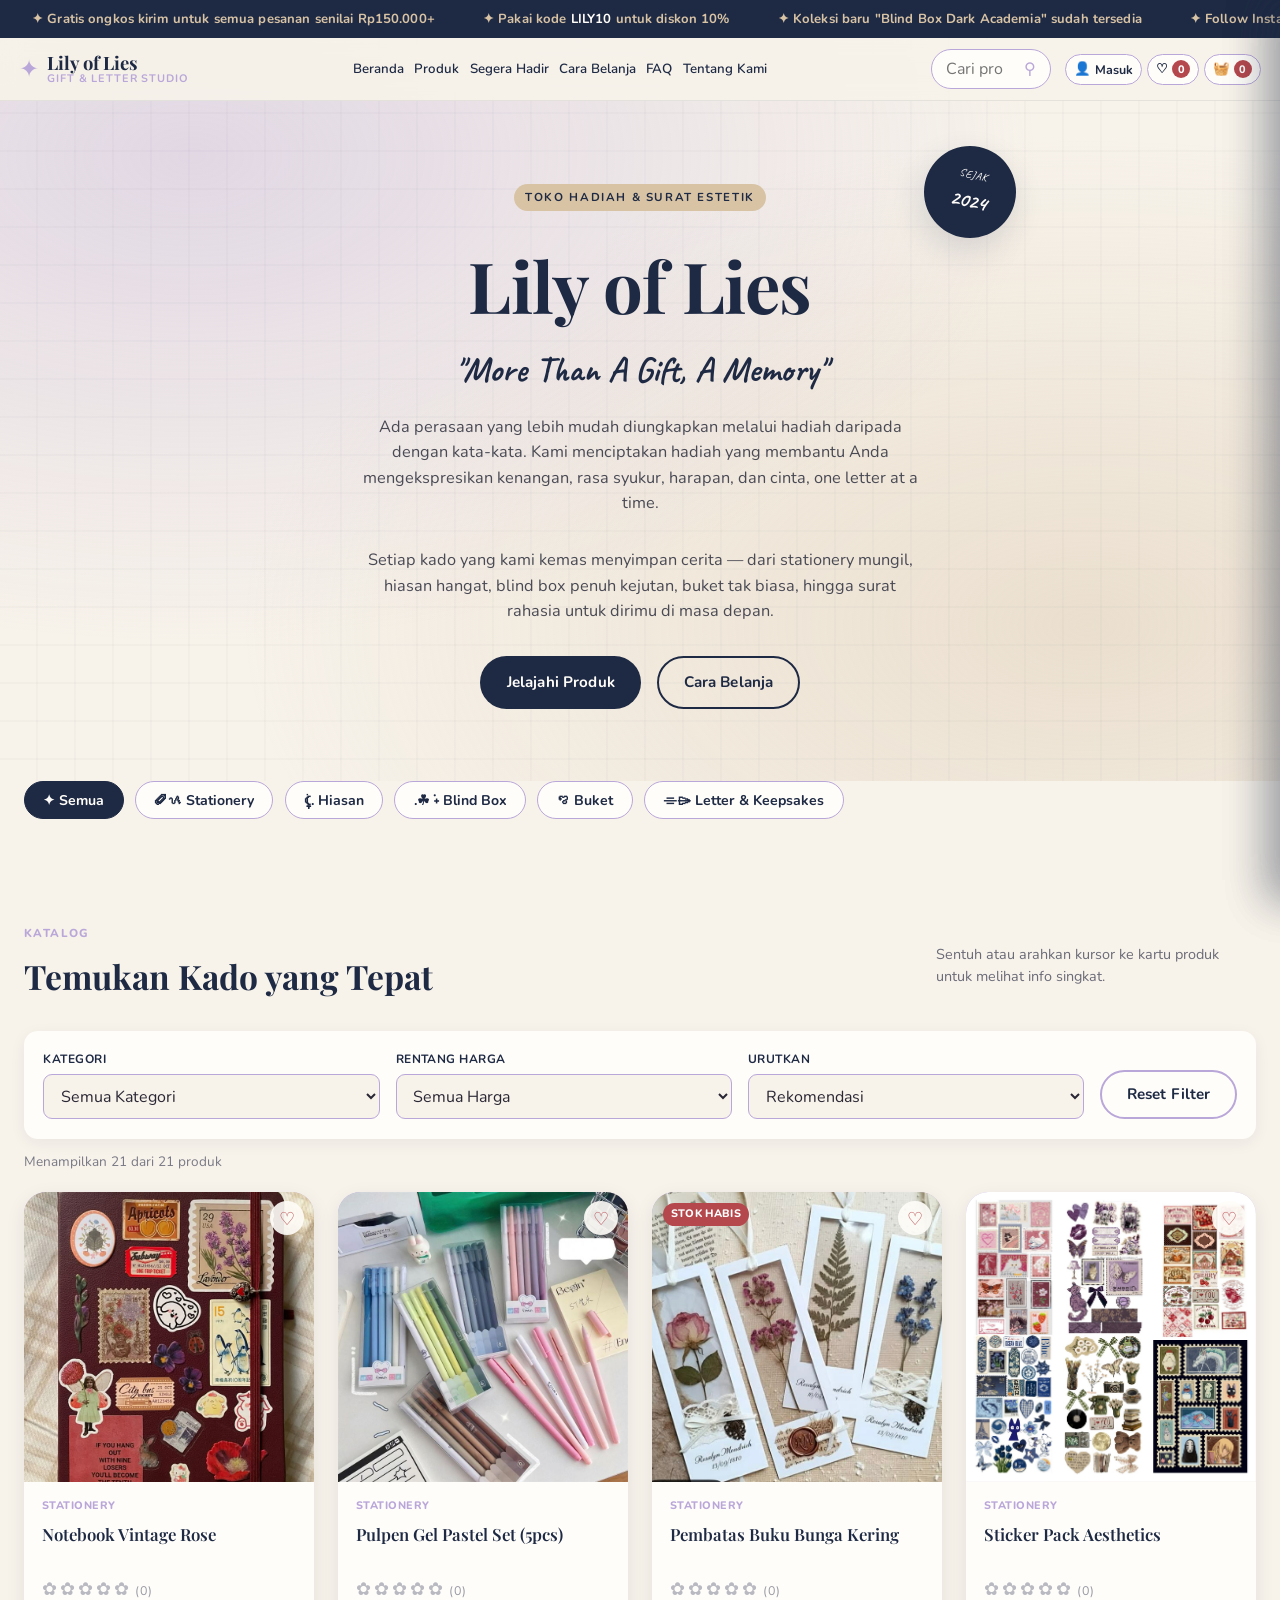
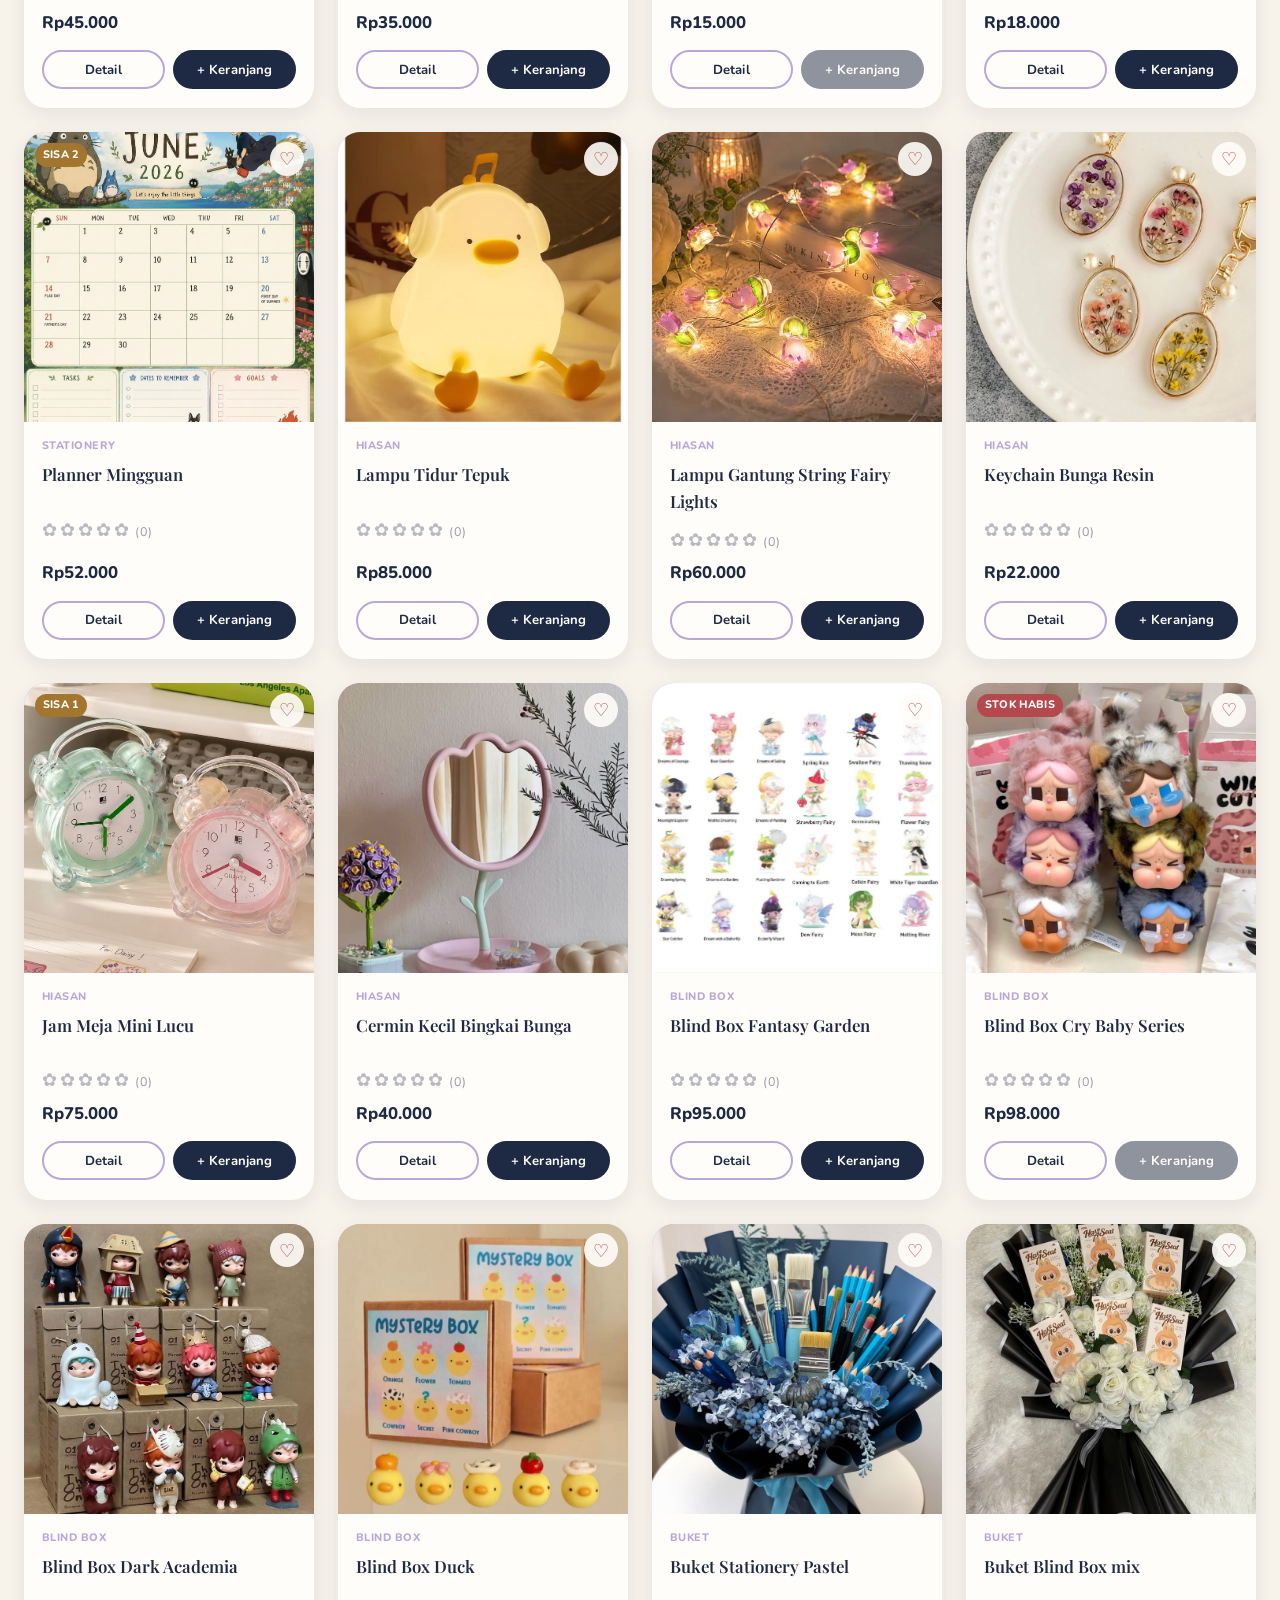
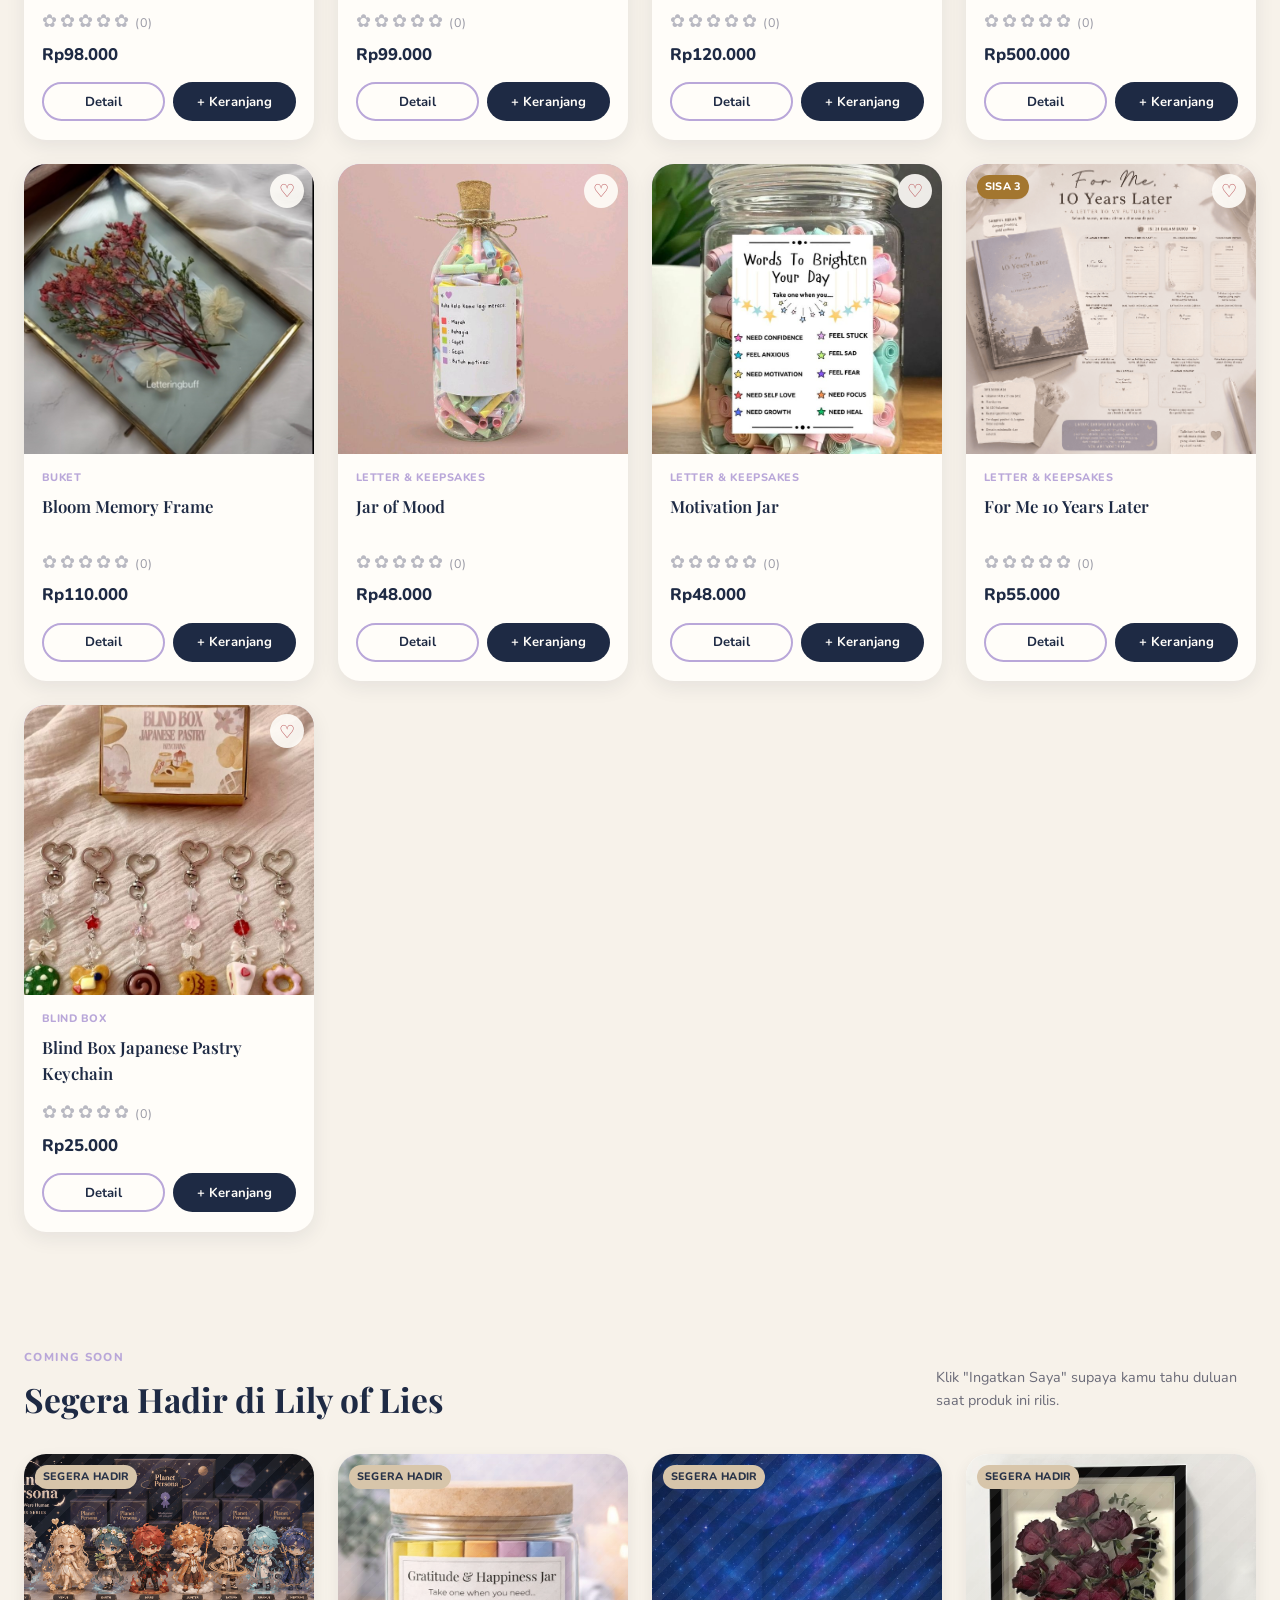
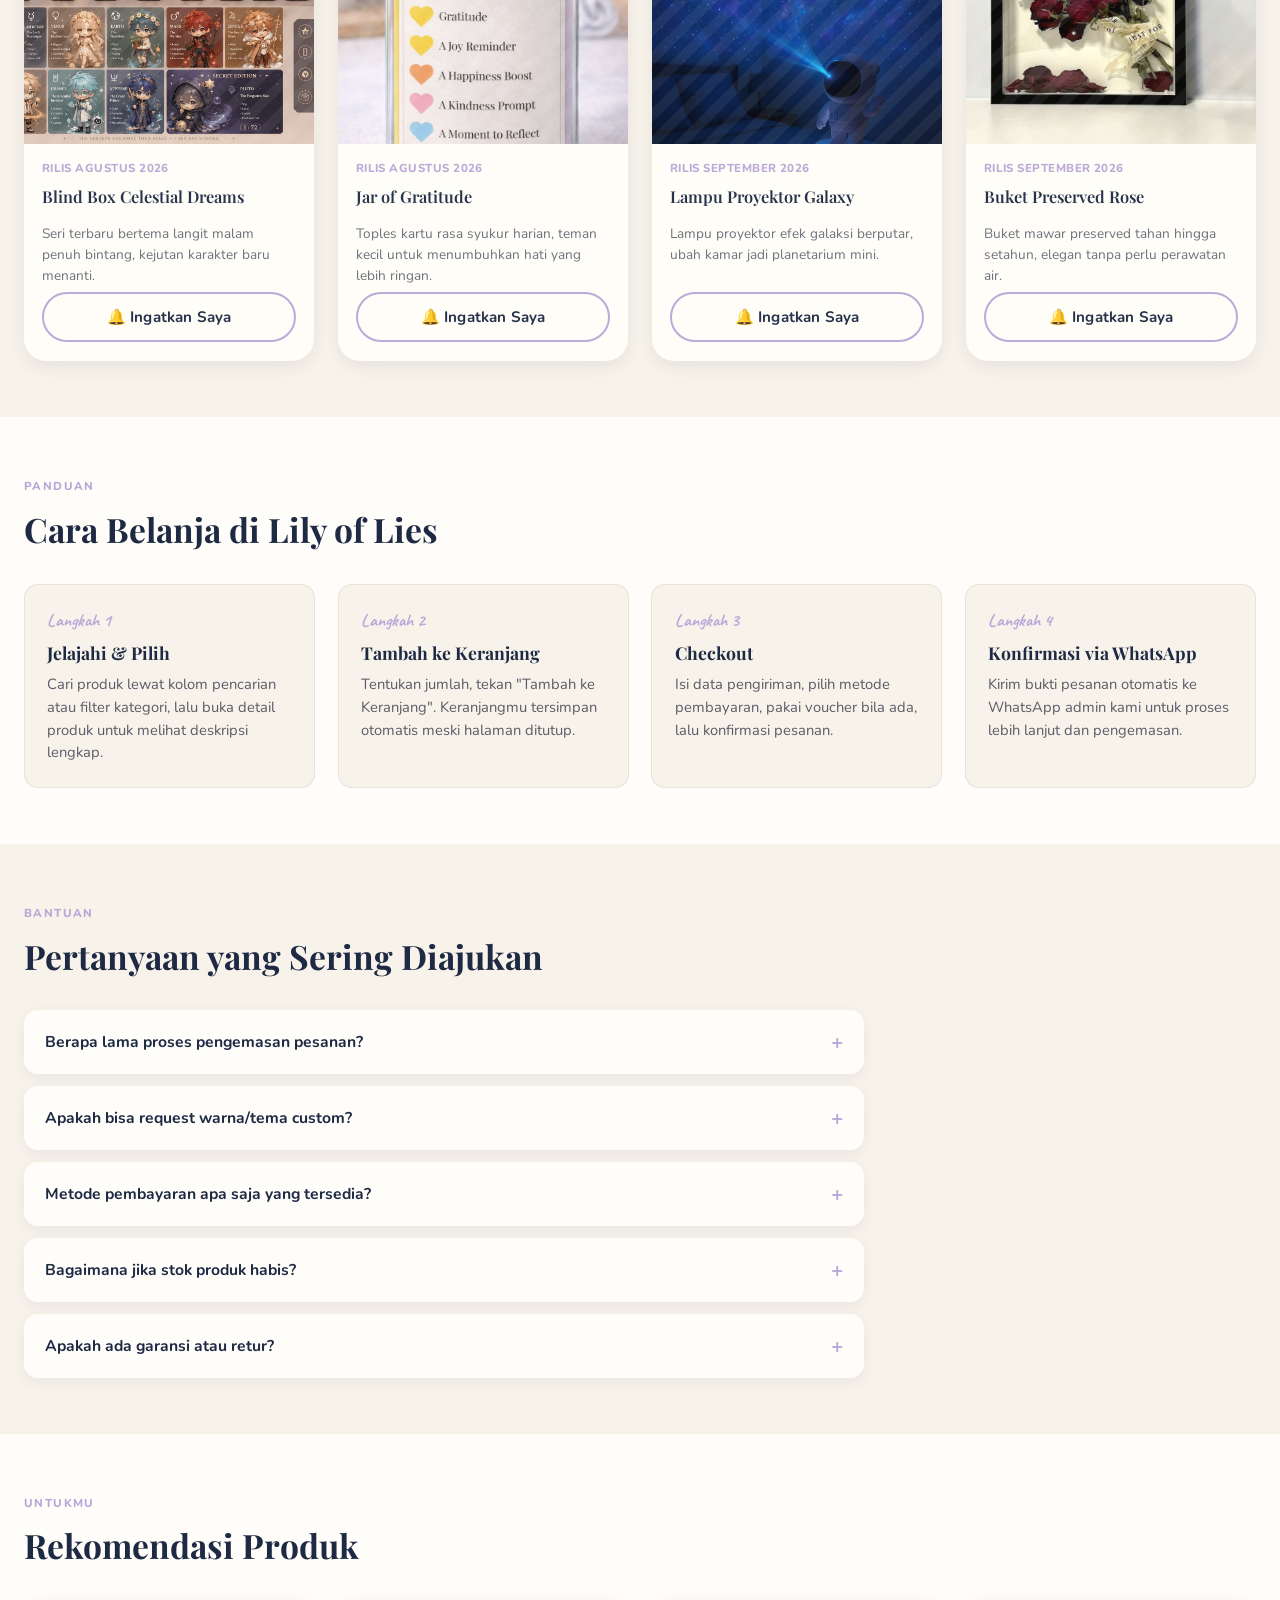
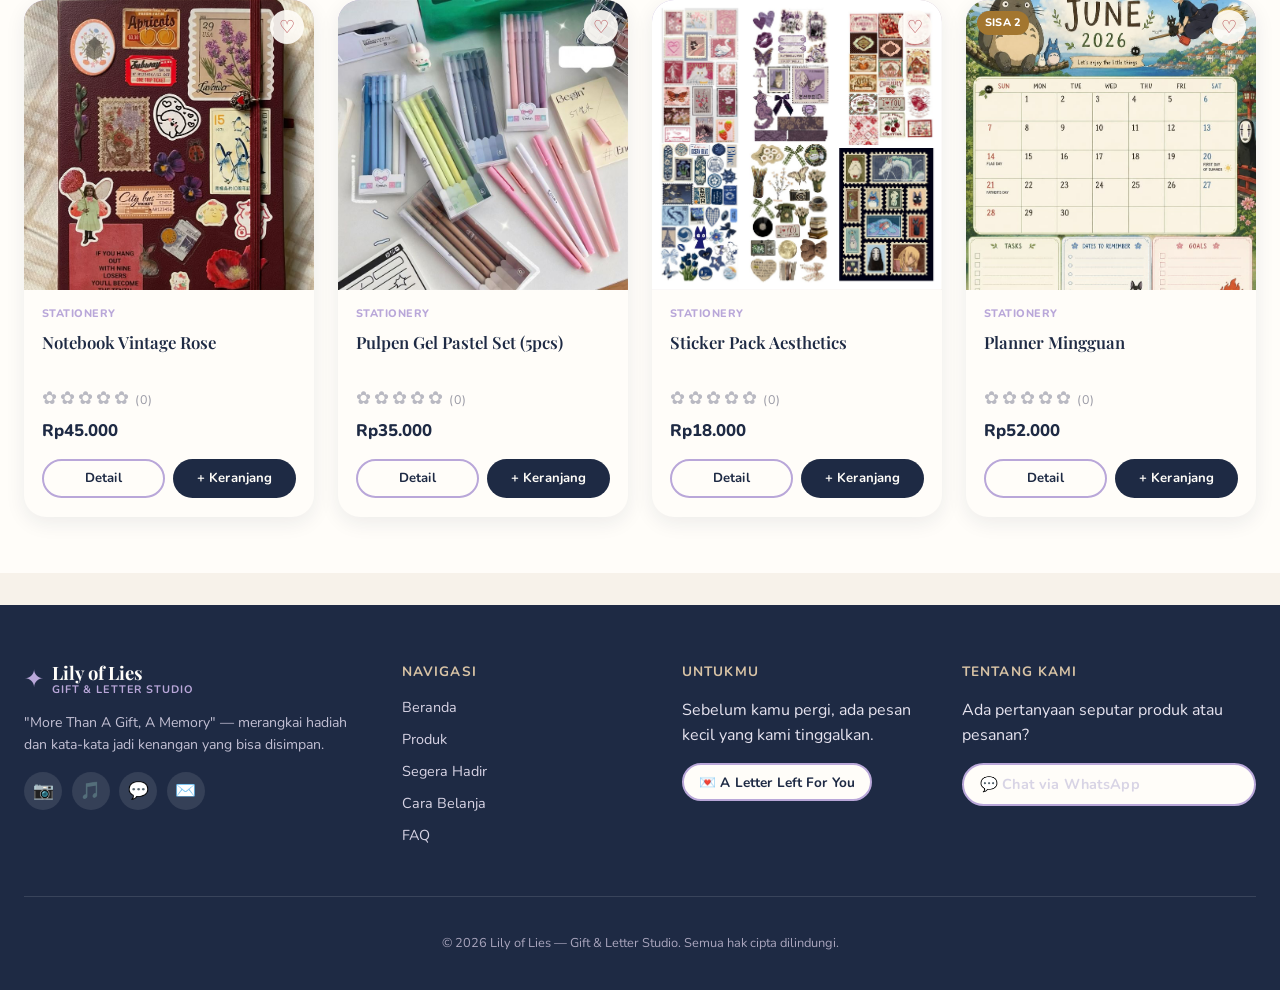
==== commit ffc056be: "Refactor hero slogan and description in index.html Updated the hero section with new slogan and desc" ====
--- a/index.html
+++ b/index.html
@@ -99,10 +99,9 @@
     <div class="hero-inner">
       <span class="eyebrow">Toko Hadiah &amp; Surat Estetik</span>
       <h1 class="hero-title">Lily of Lies</h1>
-      <p class="hero-slogan">"More Than A Gift, A Memory"</p>
-      <p class="hero-desc">Ada perasaan yang lebih mudah diungkapkan melalui hadiah daripada dengan kata-kata.
-
-Kami menciptakan hadiah yang membantu Anda mengekspresikan kenangan, rasa syukur, harapan, dan cinta, one letter at a time. Setiap kado yang kami kemas menyimpan cerita — dari stationery mungil, hiasan hangat, blind box penuh kejutan, buket tak biasa, hingga surat rahasia untuk dirimu di masa depan.</p>
+      <h2 class="hero-slogan">"More Than A Gift, A Memory"</h2>
+      <p class="hero-desc">Ada perasaan yang lebih mudah diungkapkan melalui hadiah daripada dengan kata-kata. Kami menciptakan hadiah yang membantu Anda mengekspresikan kenangan, rasa syukur, harapan, dan cinta, one letter at a time.</p> 
+      <p class="hero-desc">Setiap kado yang kami kemas menyimpan cerita — dari stationery mungil, hiasan hangat, blind box penuh kejutan, buket tak biasa, hingga surat rahasia untuk dirimu di masa depan.</p>
       <div class="hero-cta">
         <a href="#produk" class="btn btn-primary" data-scroll>Jelajahi Produk</a>
         <a href="#cara-belanja" class="btn btn-ghost" data-scroll>Cara Belanja</a>
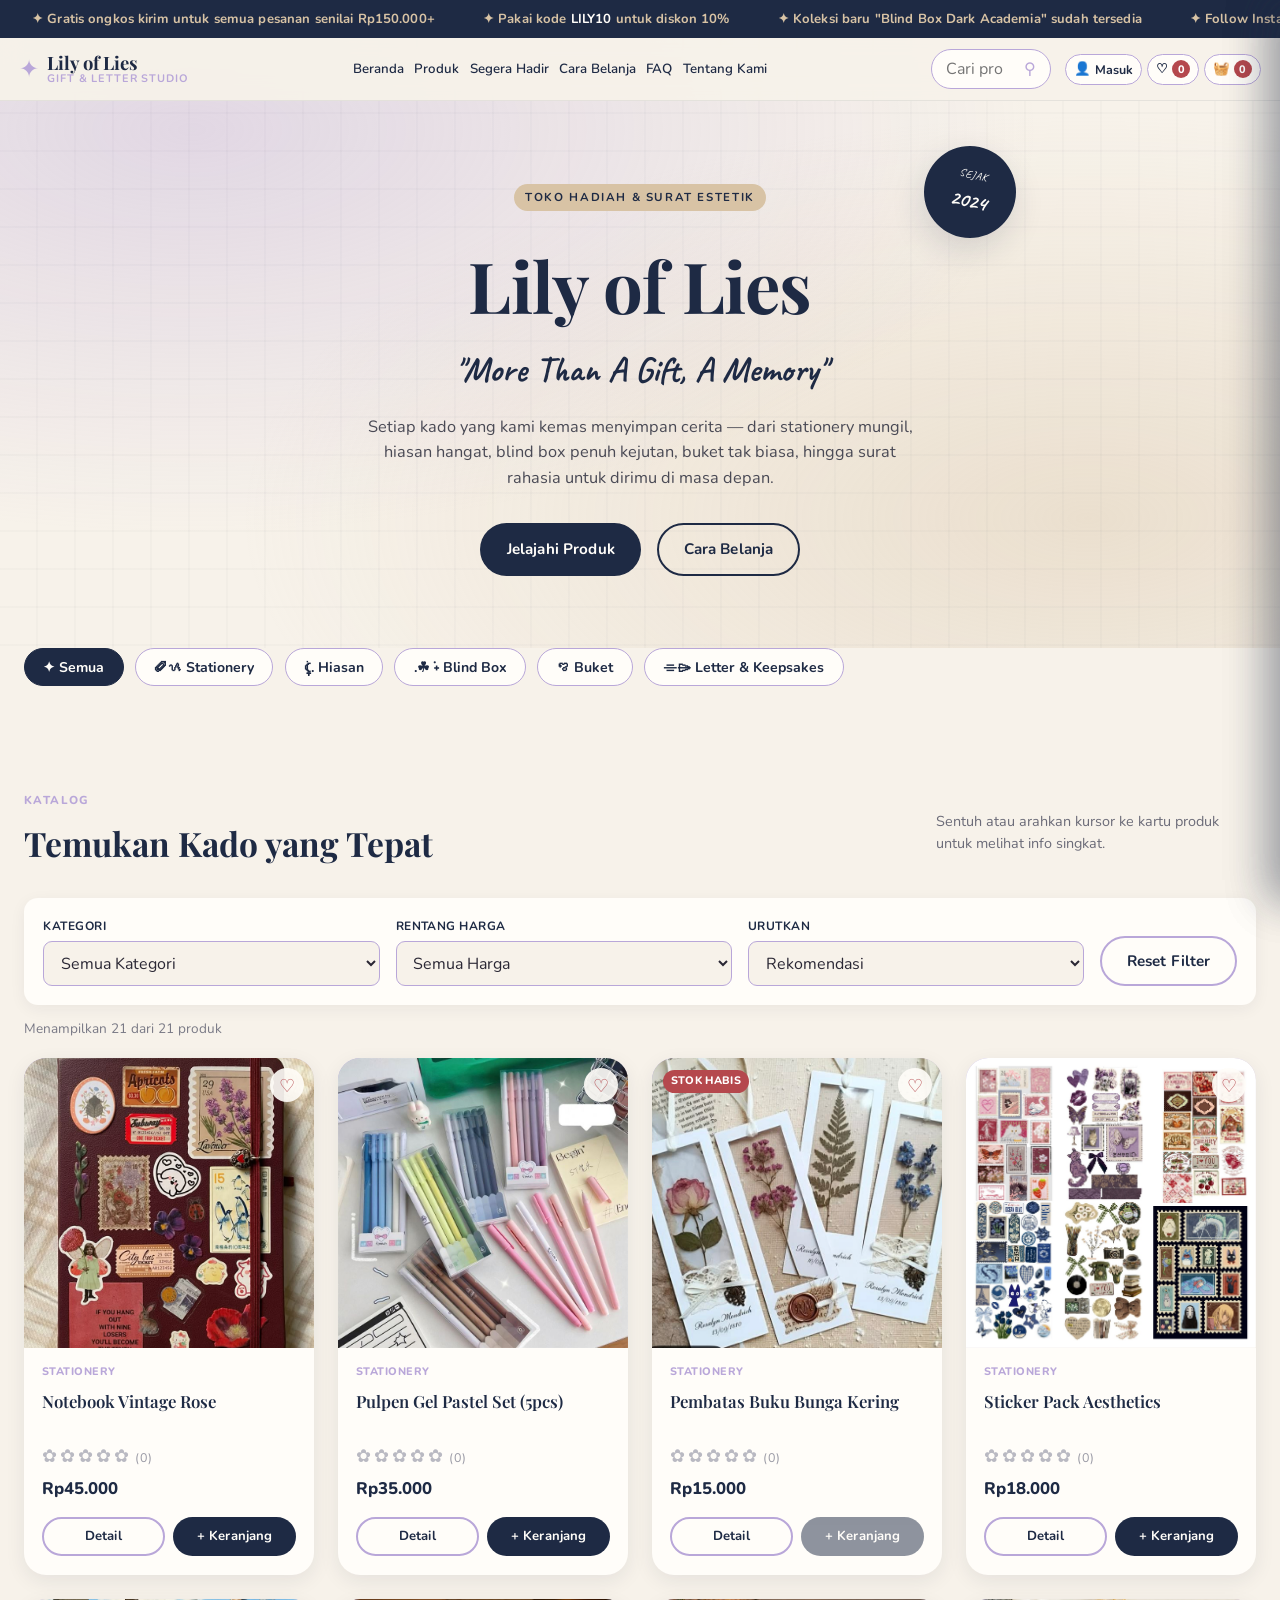
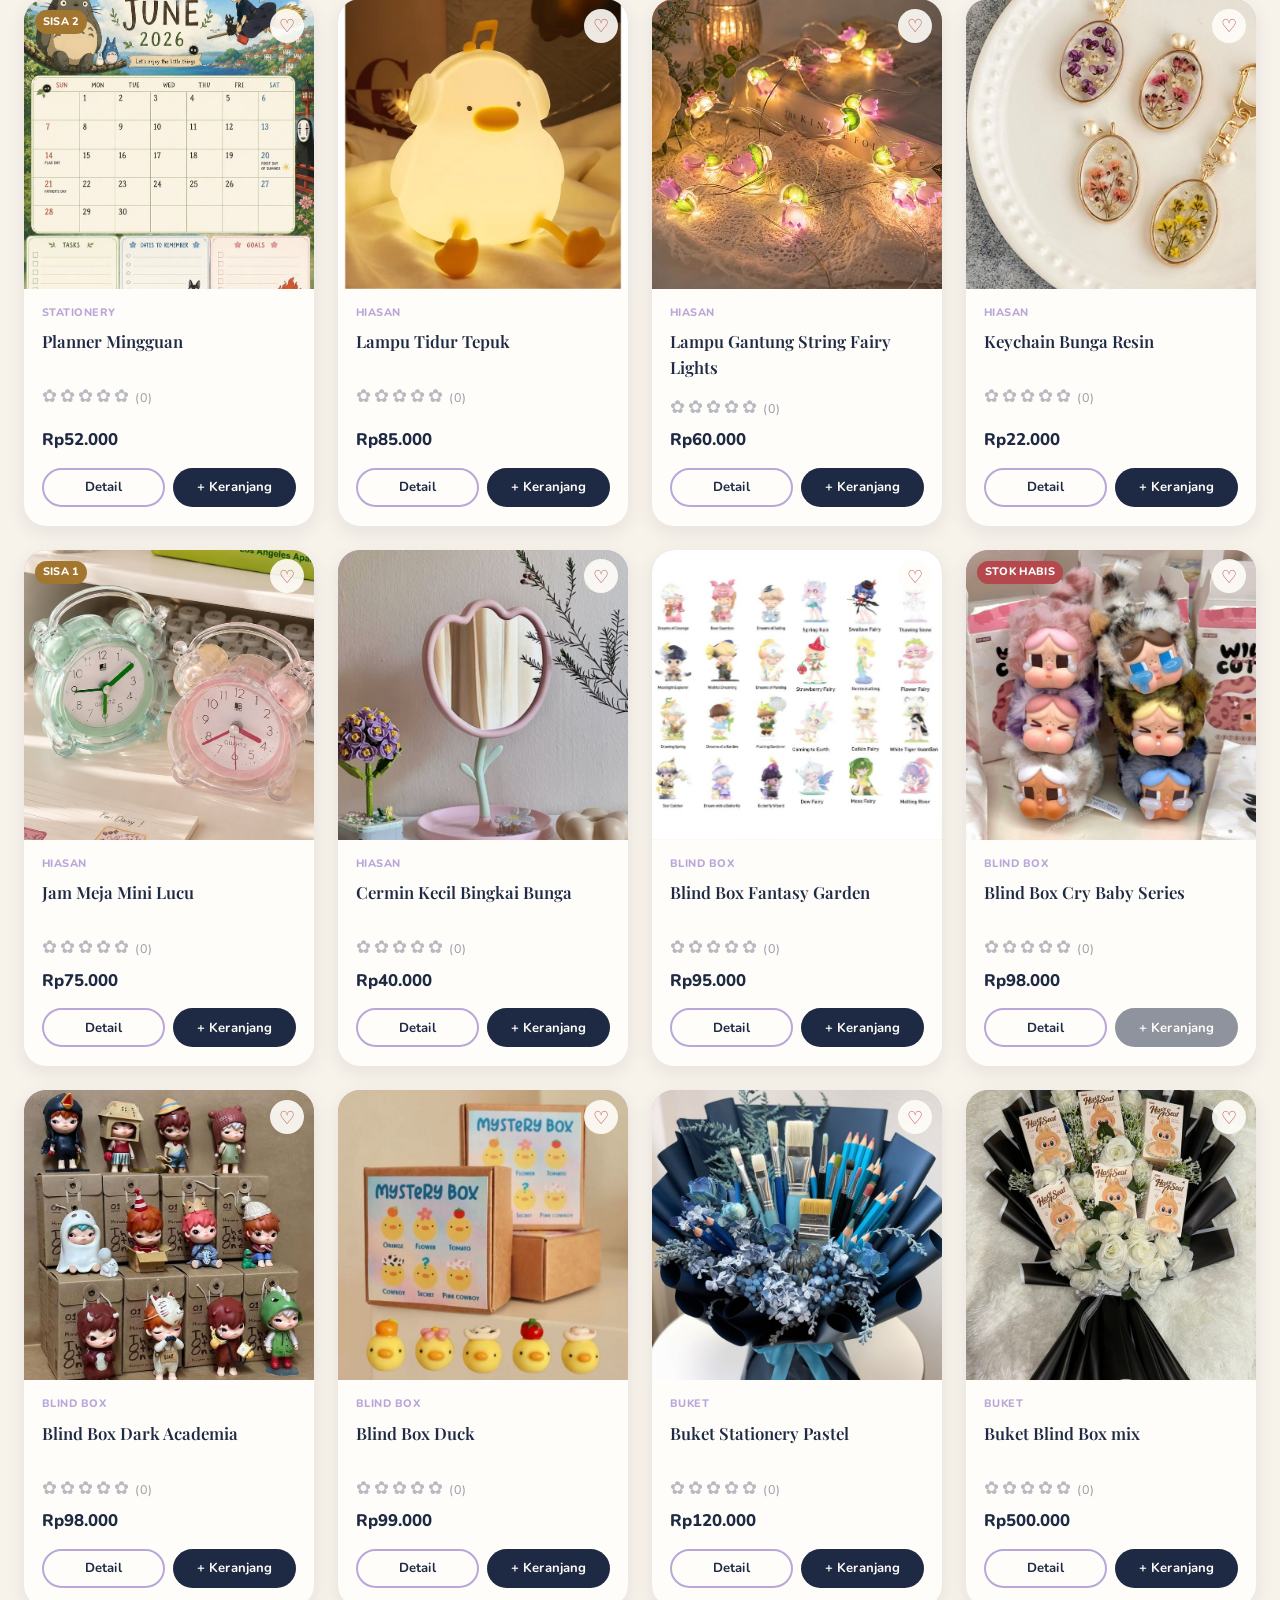
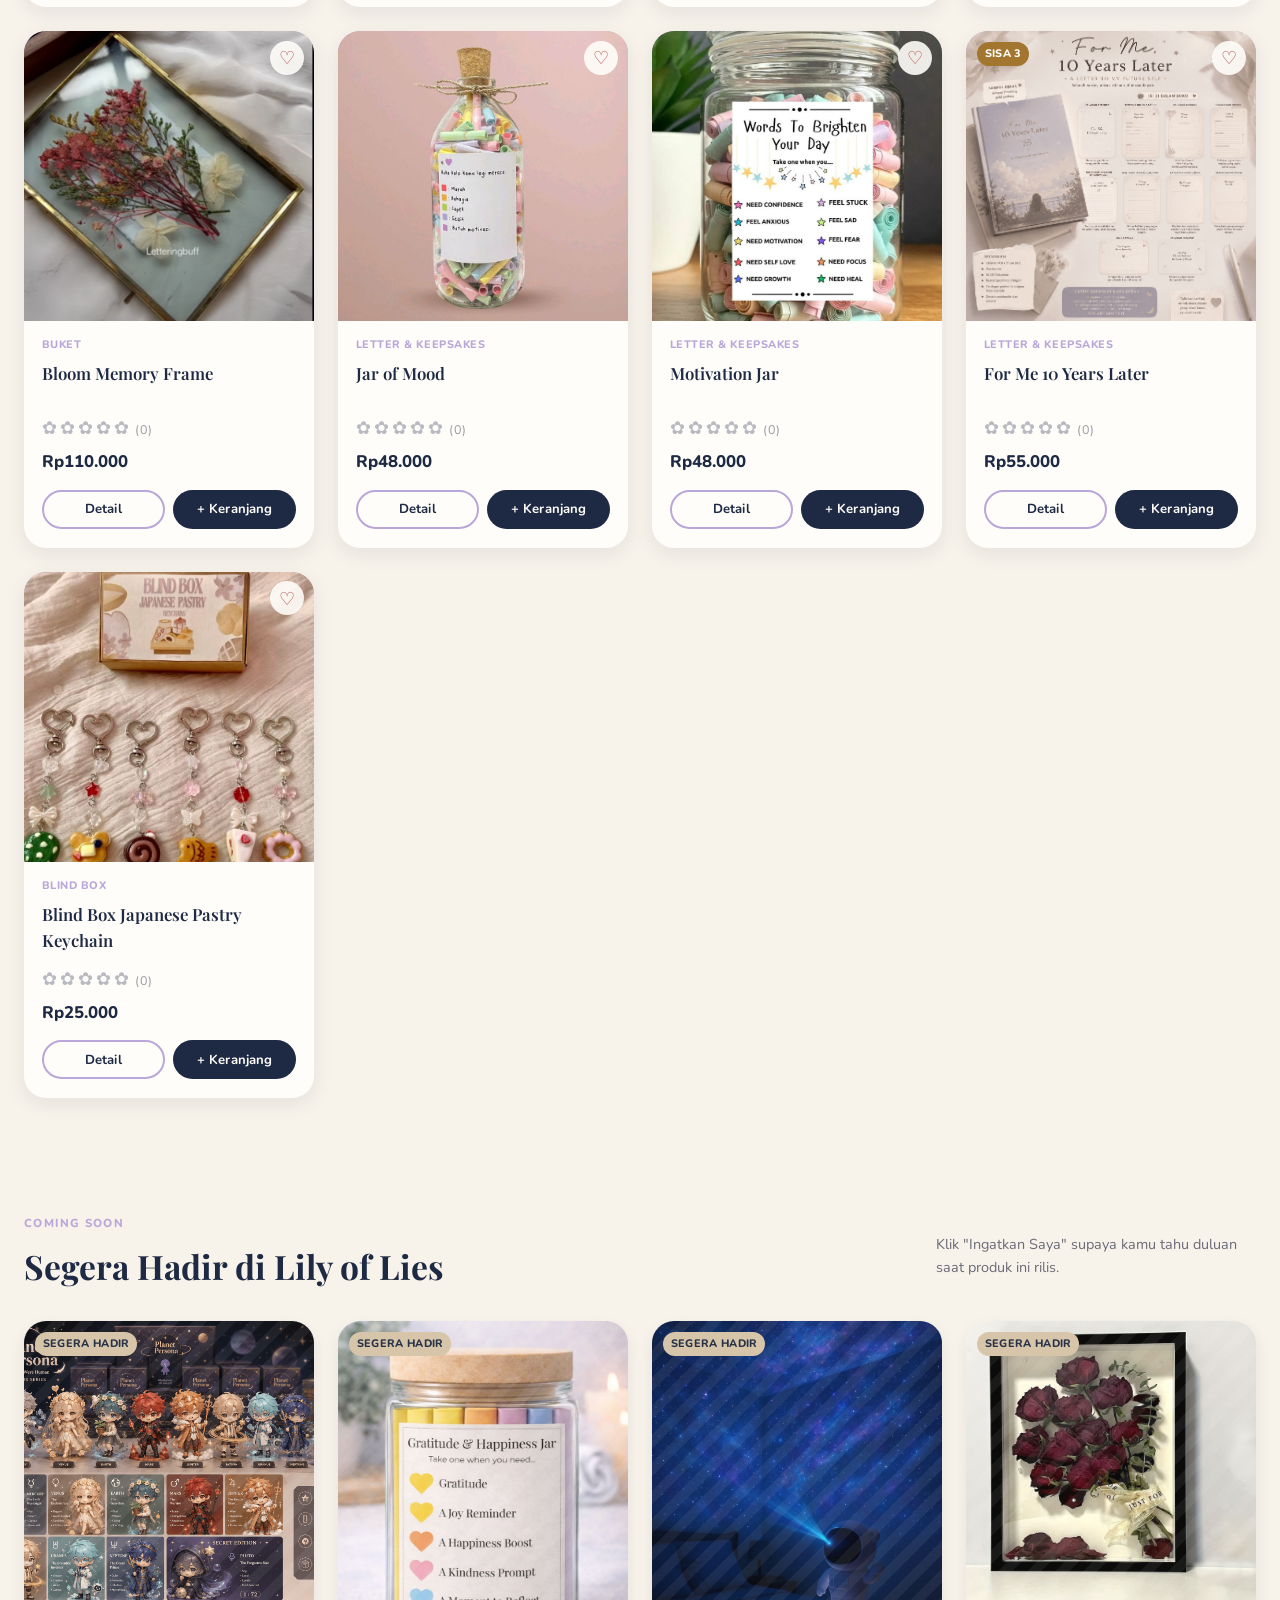
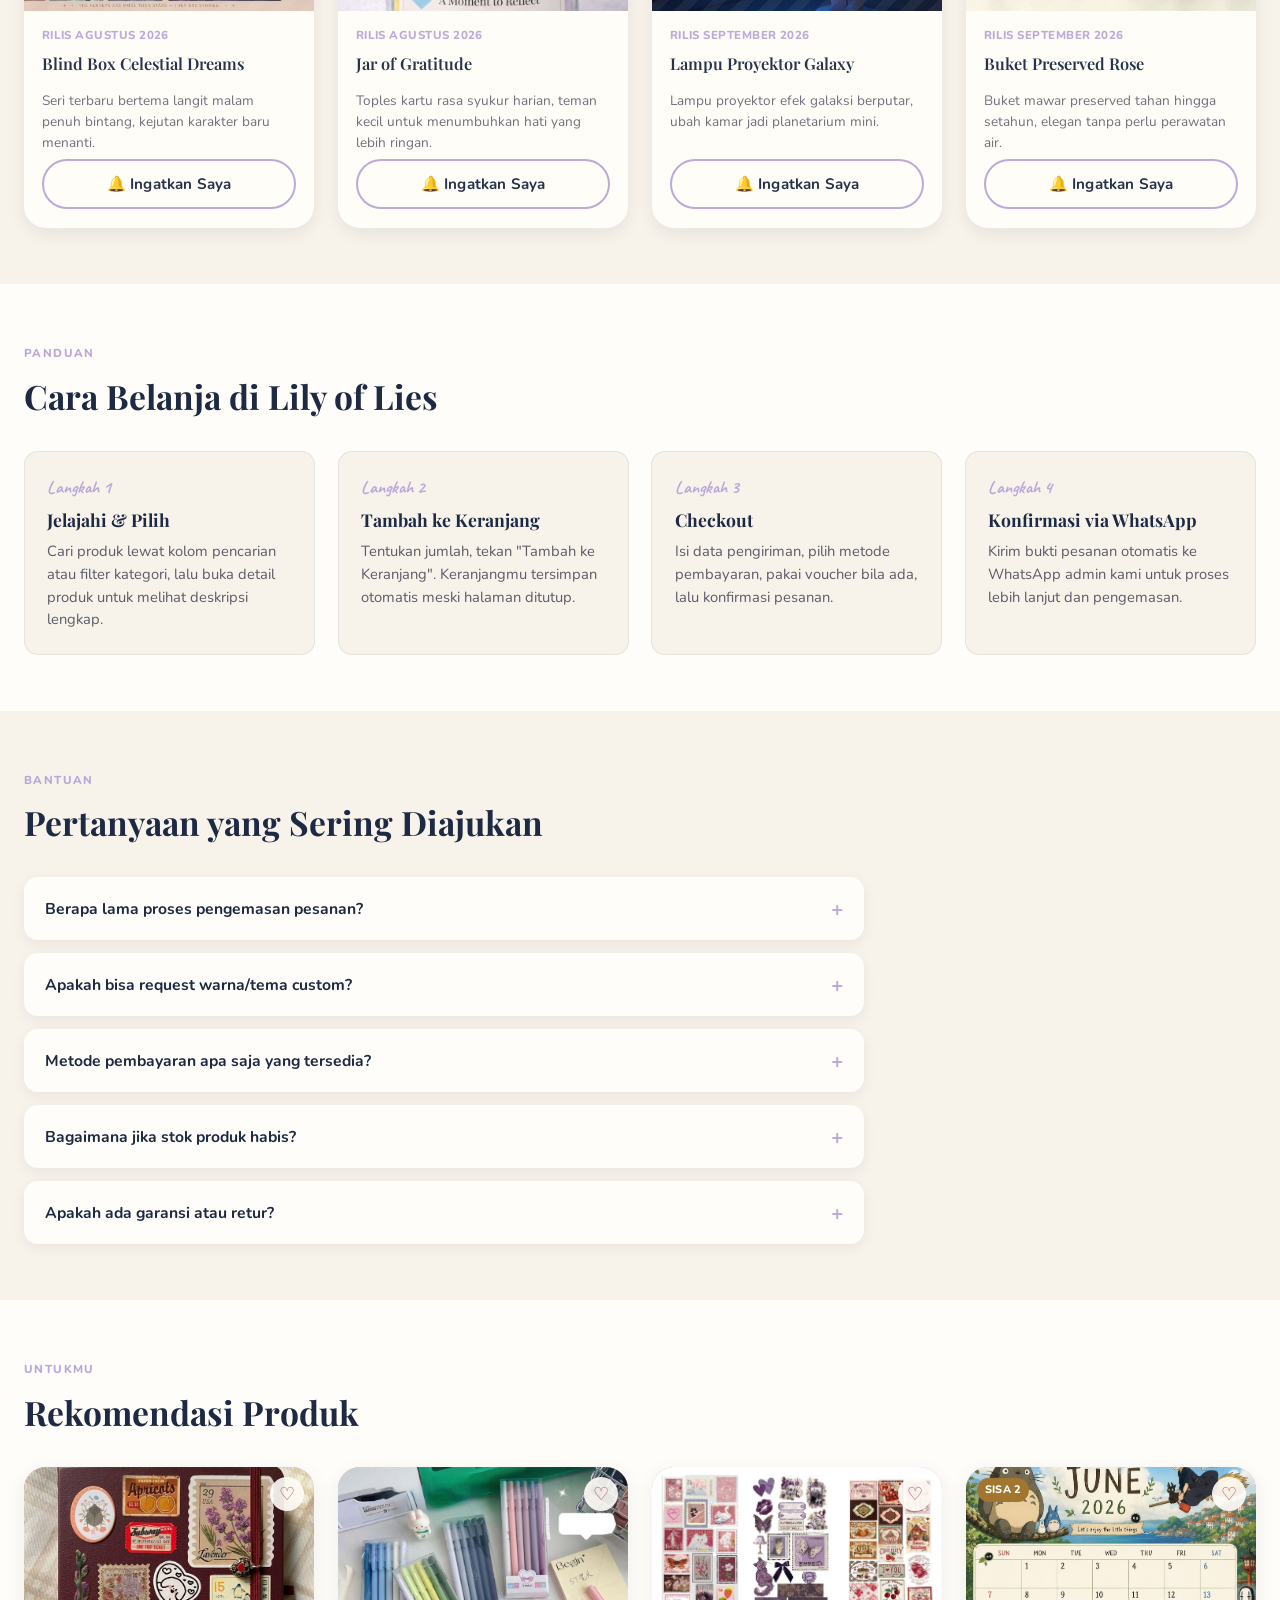
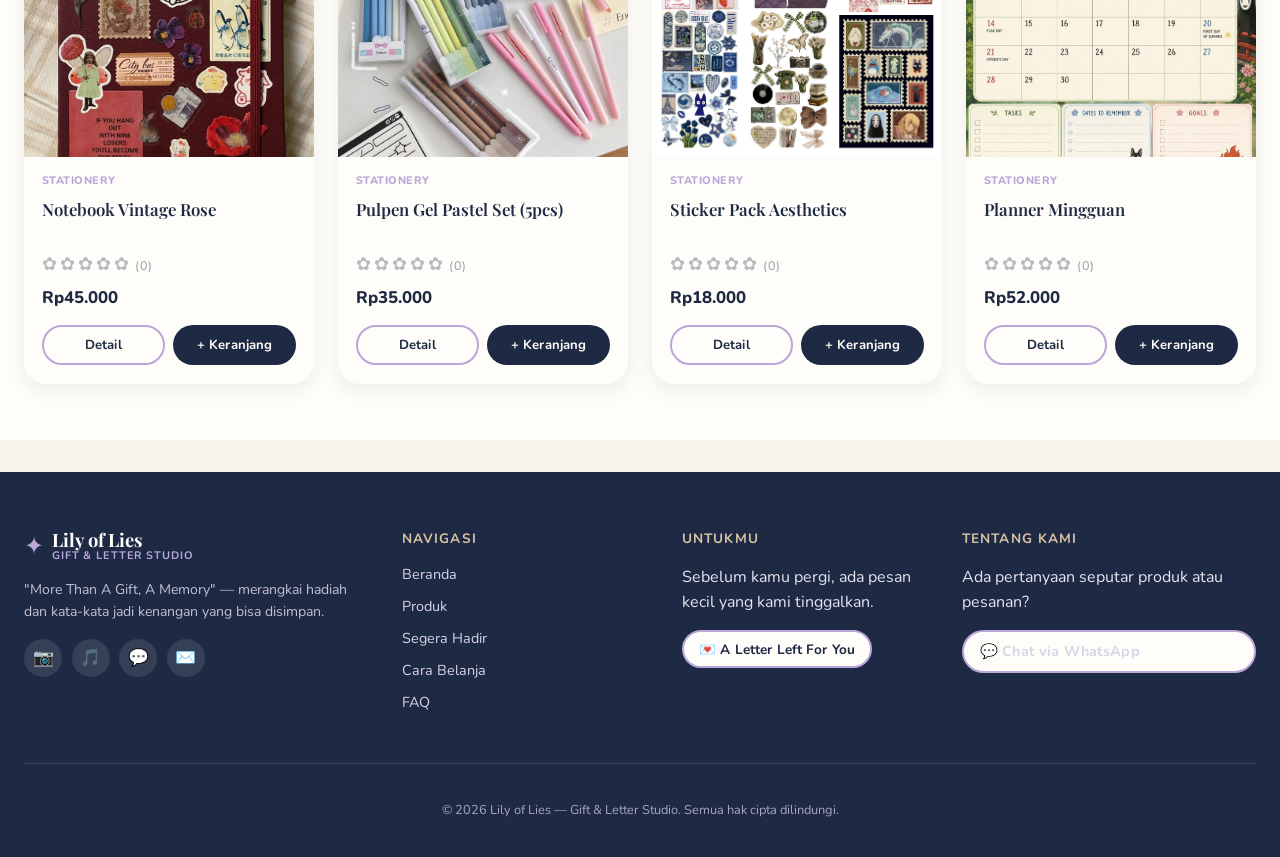
==== commit b2cd37a7: "Add files via upload" ====
--- a/index.html
+++ b/index.html
@@ -5,6 +5,32 @@
 <meta name="viewport" content="width=device-width, initial-scale=1.0">
 <title>Lily of Lies — Gift & Letter Studio</title>
 <meta name="description" content="Lily of Lies — Gift & Letter Studio. More Than A Gift, A Memory. Belanja stationery, hiasan, blind box, buket unik, dan letter keepsakes.">
+
+<!-- ================= Google Analytics (DUMMY / SIMULASI) =================
+  Script di bawah ini adalah SIMULASI Google Analytics (bukan ID asli).
+  Dalam implementasi produksi, ganti "G-XXXXXXXXXX" dengan Measurement ID asli.
+
+  METRIK YANG AKAN DIPANTAU:
+  1. Bounce Rate       -> Persentase pengunjung yang keluar tanpa interaksi (mis. tidak scroll/klik produk).
+  2. Session Duration   -> Rata-rata lama waktu pengunjung berada di halaman.
+  3. Page Views         -> Jumlah tampilan halaman & bagian yang paling sering dilihat (Produk, Blind Box, dll).
+  4. Add to Cart Rate    -> Persentase pengunjung yang menambahkan produk ke keranjang (event: add_to_cart).
+  5. Conversion Rate     -> Persentase pengunjung yang menyelesaikan checkout (event: purchase).
+  6. Cart Abandonment    -> Pengunjung yang menambah produk ke cart namun tidak checkout.
+  7. Average Order Value -> Rata-rata nilai transaksi per pembelian.
+  8. Traffic Source      -> Asal pengunjung (organic, sosial media, direct, referral).
+  9. Search Terms        -> Kata kunci yang paling sering dicari di fitur search produk.
+  10. Product Performance-> Produk yang paling banyak dilihat / ditambah ke keranjang / dibeli.
+============================================================================ -->
+<script async src="https://www.googletagmanager.com/gtag/js?id=G-XXXXXXXXXX"></script>
+<script>
+  window.dataLayer = window.dataLayer || [];
+  function gtag(){ dataLayer.push(arguments); }
+  gtag('js', new Date());
+  gtag('config', 'G-XXXXXXXXXX');
+</script>
+<!-- ============================================================================ -->
+
 <link rel="preconnect" href="https://fonts.googleapis.com">
 <link href="https://fonts.googleapis.com/css2?family=Playfair+Display:ital,wght@0,500;0,600;0,700;1,600&family=Caveat:wght@500;600;700&family=Nunito:ital,wght@0,400;0,500;0,600;0,700;1,400&display=swap" rel="stylesheet">
 <link rel="stylesheet" href="style.css">
@@ -99,8 +125,7 @@
     <div class="hero-inner">
       <span class="eyebrow">Toko Hadiah &amp; Surat Estetik</span>
       <h1 class="hero-title">Lily of Lies</h1>
-      <h2 class="hero-slogan">"More Than A Gift, A Memory"</h2>
-      <p class="hero-desc">Ada perasaan yang lebih mudah diungkapkan melalui hadiah daripada dengan kata-kata. Kami menciptakan hadiah yang membantu Anda mengekspresikan kenangan, rasa syukur, harapan, dan cinta, one letter at a time.</p> 
+      <p class="hero-slogan">"More Than A Gift, A Memory"</p>
       <p class="hero-desc">Setiap kado yang kami kemas menyimpan cerita — dari stationery mungil, hiasan hangat, blind box penuh kejutan, buket tak biasa, hingga surat rahasia untuk dirimu di masa depan.</p>
       <div class="hero-cta">
         <a href="#produk" class="btn btn-primary" data-scroll>Jelajahi Produk</a>
@@ -590,13 +615,55 @@
 <div class="modal-overlay" id="adminPanel" hidden>
   <div class="modal modal-admin" role="dialog" aria-modal="true">
     <button class="modal-close" data-close="adminPanel">✕</button>
-    <h2 class="modal-title">Panel Admin — Kelola Stok</h2>
-    <p class="section-note">Perubahan stok tersimpan otomatis dan langsung memengaruhi katalog produk.</p>
+    <h2 class="modal-title">Panel Admin — Kelola Produk</h2>
+    <p class="section-note">Perubahan stok & badge tersimpan otomatis dan langsung memengaruhi katalog produk.</p>
     <div class="admin-alert" id="adminAlert" hidden></div>
+
+    <div class="admin-subpanel">
+      <h3>+ Tambah Produk Baru</h3>
+      <form class="admin-add-form" id="adminAddProductForm">
+        <div class="form-row">
+          <label for="newProdName">Nama Produk</label>
+          <input type="text" id="newProdName" required placeholder="Misal: Sticky Notes Pastel">
+        </div>
+        <div class="form-row">
+          <label for="newProdCategory">Kategori</label>
+          <select id="newProdCategory" required>
+            <option value="stationery">Stationery</option>
+            <option value="hiasan">Hiasan</option>
+            <option value="blindbox">Blind Box</option>
+            <option value="buket">Buket</option>
+            <option value="letter">Letter & Keepsakes</option>
+          </select>
+        </div>
+        <div class="form-row">
+          <label for="newProdPrice">Harga (Rp)</label>
+          <input type="number" id="newProdPrice" required min="0" placeholder="35000">
+        </div>
+        <div class="form-row">
+          <label for="newProdStock">Stok Awal</label>
+          <input type="number" id="newProdStock" required min="0" placeholder="10">
+        </div>
+        <div class="form-row">
+          <label for="newProdIcon">Ikon Emoji (opsional)</label>
+          <input type="text" id="newProdIcon" placeholder="🎁" maxlength="4">
+        </div>
+        <div class="form-row">
+          <label for="newProdImage">Path Gambar (opsional)</label>
+          <input type="text" id="newProdImage" placeholder="image/nama-file.jpg">
+        </div>
+        <div class="form-row form-row-full">
+          <label for="newProdDesc">Deskripsi</label>
+          <textarea id="newProdDesc" rows="2" required placeholder="Deskripsi singkat produk..."></textarea>
+        </div>
+        <button type="submit" class="btn btn-primary">+ Tambahkan Produk</button>
+      </form>
+    </div>
+
     <div class="admin-table-wrap">
       <table class="admin-table">
         <thead>
-          <tr><th>Produk</th><th>Kategori</th><th>Harga</th><th>Stok</th><th>Status</th><th>Tambah Stok</th></tr>
+          <tr><th>Produk</th><th>Kategori</th><th>Harga</th><th>Stok</th><th>Status</th><th>Badge</th><th>Tambah Stok</th></tr>
         </thead>
         <tbody id="adminTableBody"><!-- diisi JS --></tbody>
       </table>
--- a/style.css
+++ b/style.css
@@ -373,6 +373,9 @@
 }
 .card-badge.out{ background:var(--danger); }
 .card-badge.low{ background:#a3762f; }
+.card-badge.new{ background:#4C7A5B; }
+.card-badge.bestseller{ background:var(--secondary); color:var(--primary); }
+.card-badge.sale{ background:#c2477c; }
 .wishlist-btn{
   position:absolute; top:.6rem; right:.6rem; z-index:2; background:rgba(255,253,249,0.9); border:none; border-radius:50%;
   width:34px; height:34px; font-size:1.15rem; color:var(--danger); display:flex; align-items:center; justify-content:center;
@@ -620,7 +623,38 @@
 .status-pill.out{ background:#fbe1e0; color:var(--danger); }
 .stock-input-row{ display:flex; gap:.4rem; }
 .stock-input-row input{ width:70px; padding:.4em; border-radius:var(--radius-sm); border:1.5px solid var(--secondary); }
+.delete-product-btn{
+  margin-top:.5rem; background:#fbe1e0; color:var(--danger); border:1.5px solid var(--danger);
+  border-radius:999px; padding:.35em .8em; font-size:.78rem; font-weight:700; cursor:pointer;
+  transition:background .15s ease, color .15s ease;
+}
+.delete-product-btn:hover{ background:var(--danger); color:#fff; }
 .admin-foot{ margin-top:1.4rem; text-align:right; }
+.admin-subpanel{ margin-top:2rem; padding-top:1.6rem; border-top:1.5px dashed rgba(30,42,68,0.15); }
+.admin-subpanel h3{ margin:0 0 1rem; font-size:1.05rem; color:var(--primary); }
+.admin-subhead{ display:flex; justify-content:space-between; align-items:center; gap:1rem; flex-wrap:wrap; margin-bottom:1rem; }
+.admin-subhead input{ padding:.5em .9em; border-radius:var(--radius-sm); border:1.5px solid var(--secondary); background:var(--white); min-width:200px; }
+
+.admin-add-form{
+  display:grid; grid-template-columns:1fr 1fr; gap:.9rem 1.2rem; background:var(--white);
+  border-radius:var(--radius-md); padding:1.3rem; margin-bottom:.5rem;
+}
+.admin-add-form .form-row-full{ grid-column:1 / -1; }
+.admin-add-form label{ font-size:.8rem; font-weight:700; color:var(--primary); margin-bottom:.3rem; display:block; }
+.admin-add-form input, .admin-add-form select, .admin-add-form textarea{
+  width:100%; padding:.6em .8em; border-radius:var(--radius-sm); border:1.5px solid var(--secondary);
+  background:var(--bg); color:var(--ink); font-family:inherit; font-size:.9rem;
+}
+.admin-add-form button{ grid-column:1 / -1; justify-self:start; }
+
+.badge-select{
+  padding:.4em .6em; border-radius:var(--radius-sm); border:1.5px solid var(--secondary);
+  background:var(--white); font-size:.82rem; color:var(--primary);
+}
+
+@media (max-width:640px){
+  .admin-add-form{ grid-template-columns:1fr; }
+}
 
 /* =========================================================
    TOAST
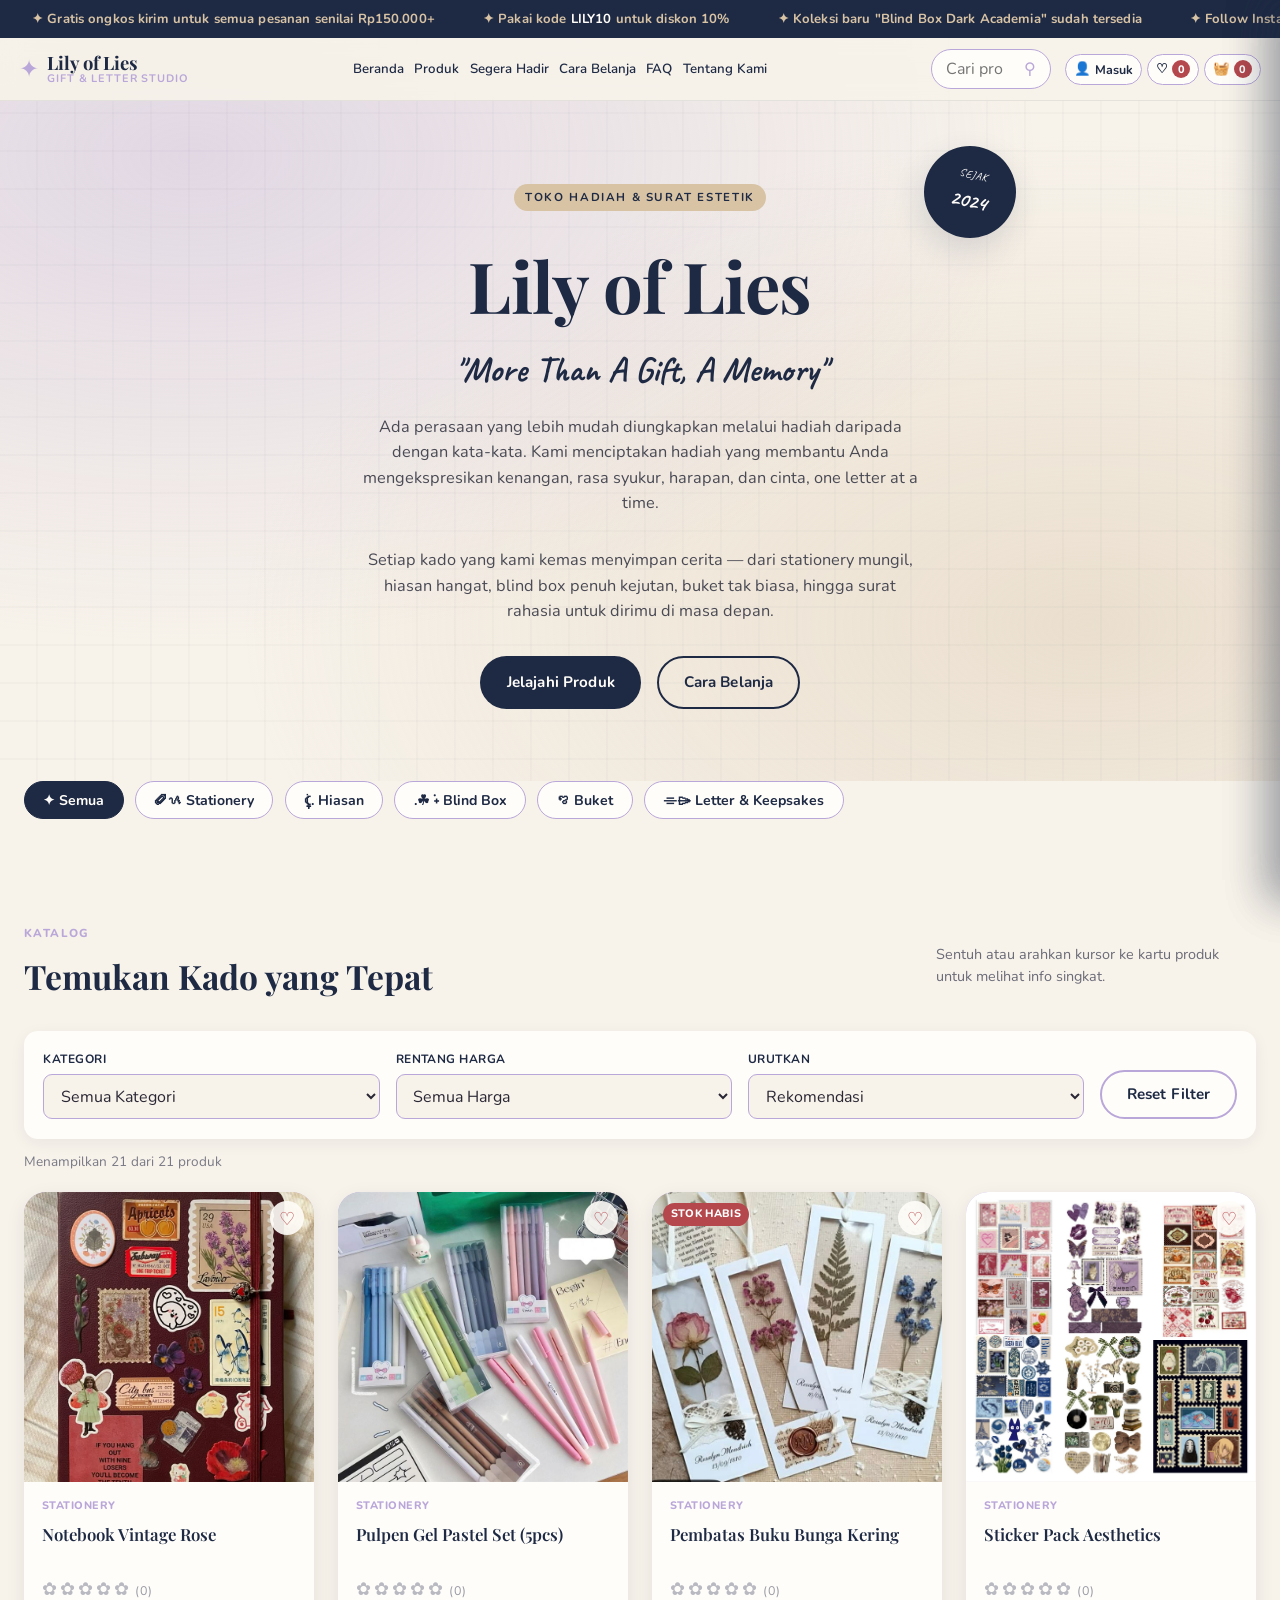
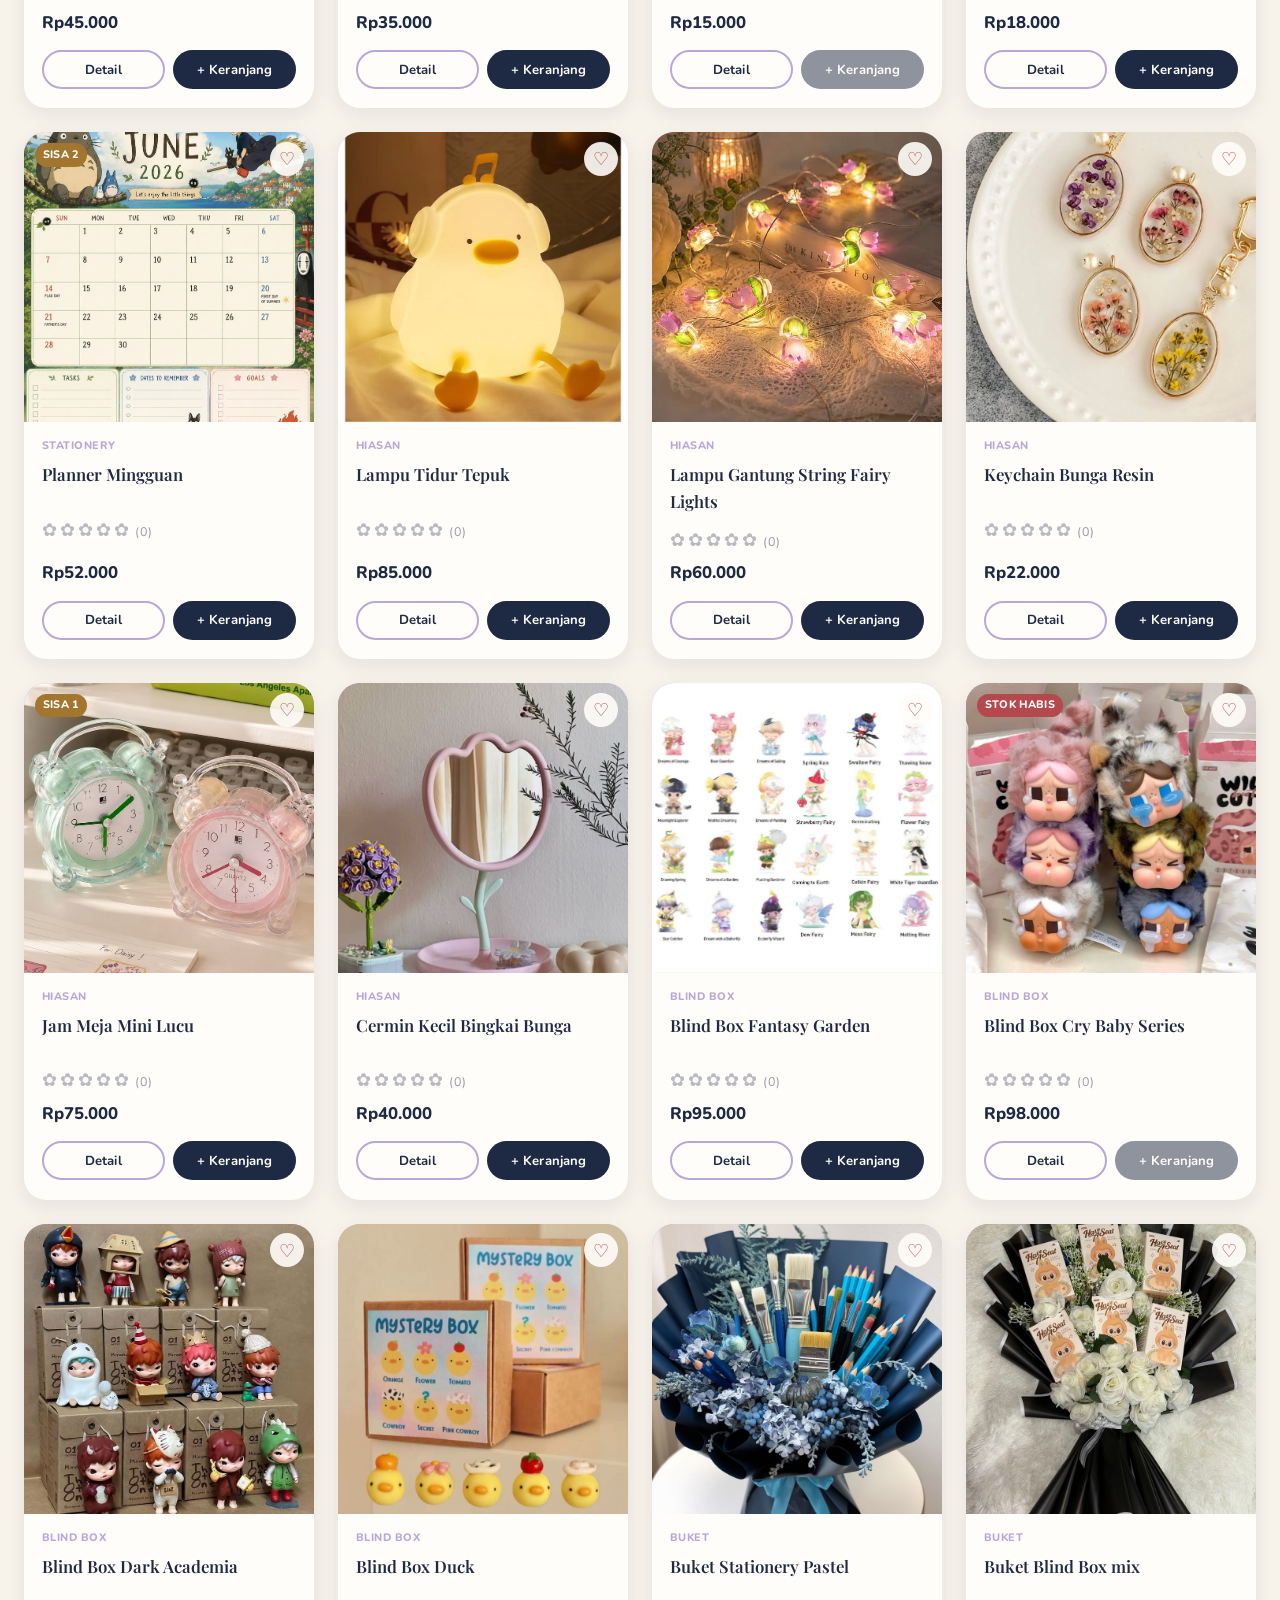
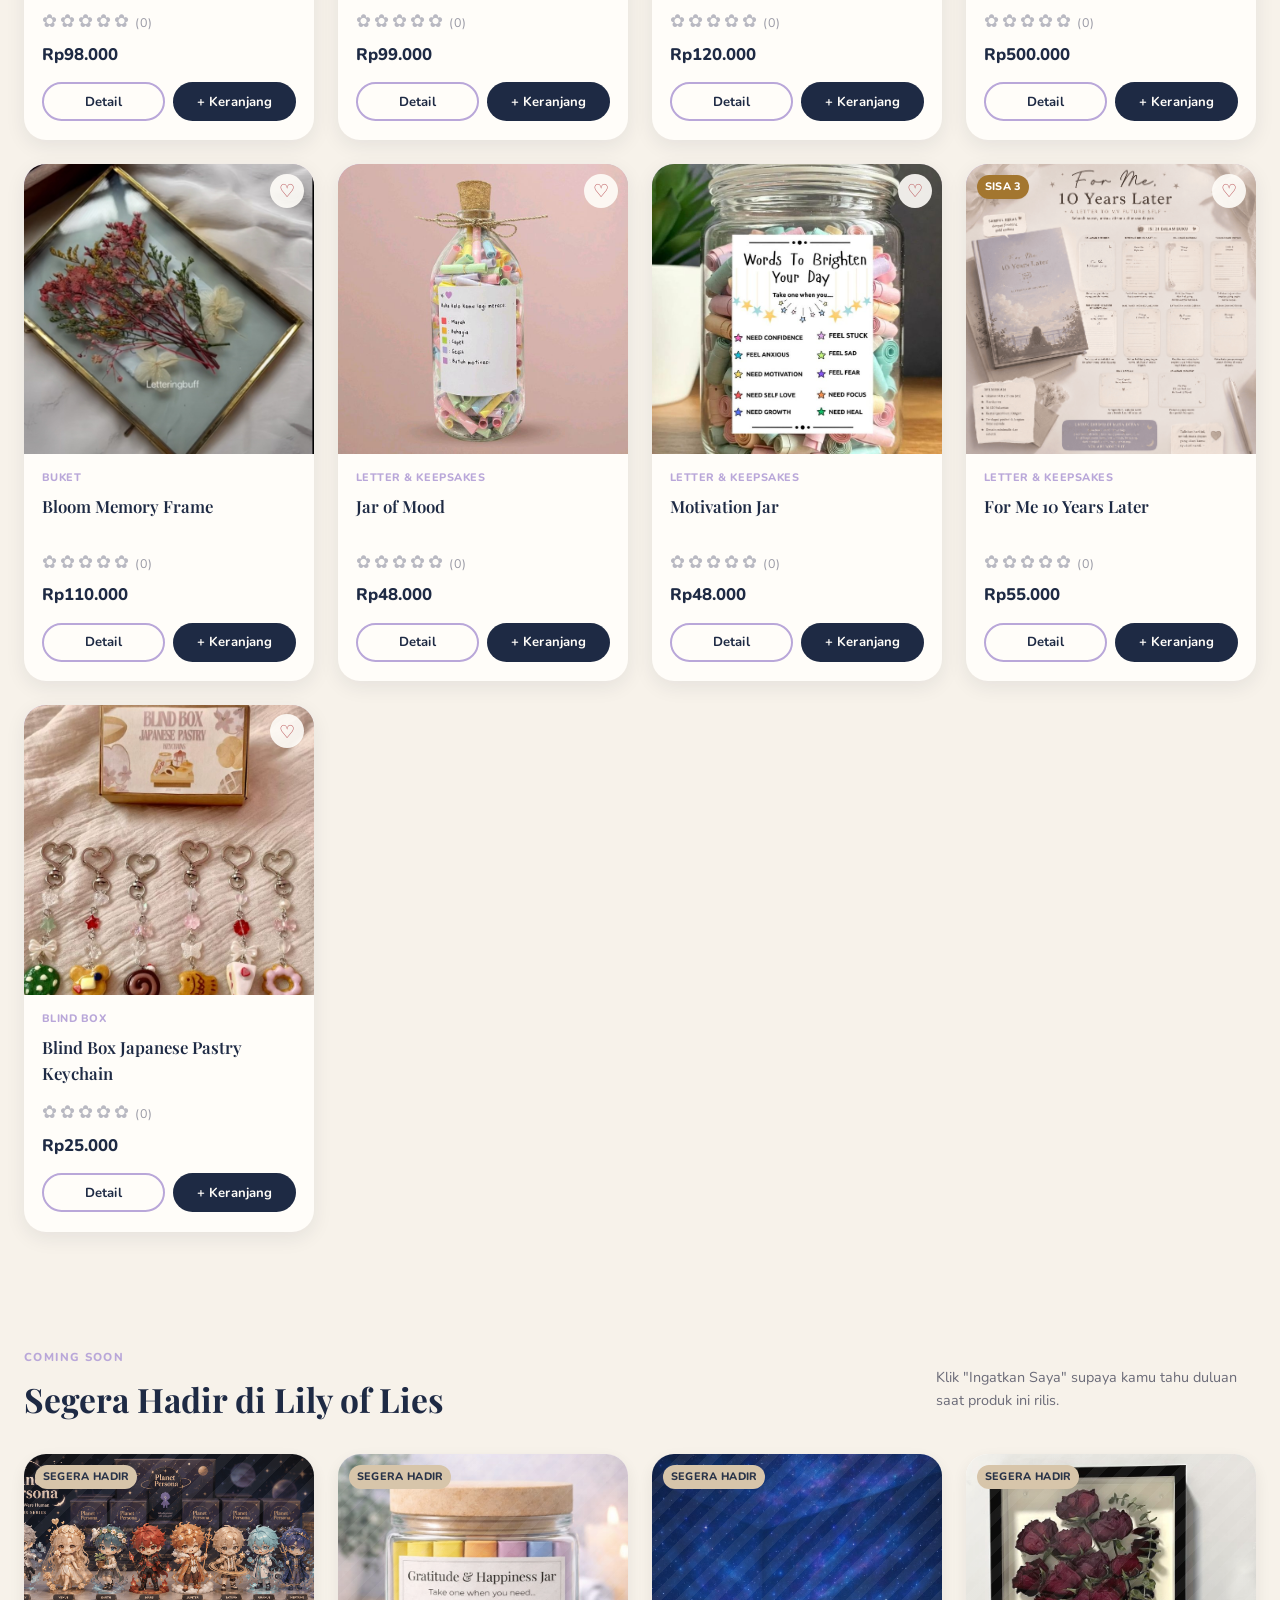
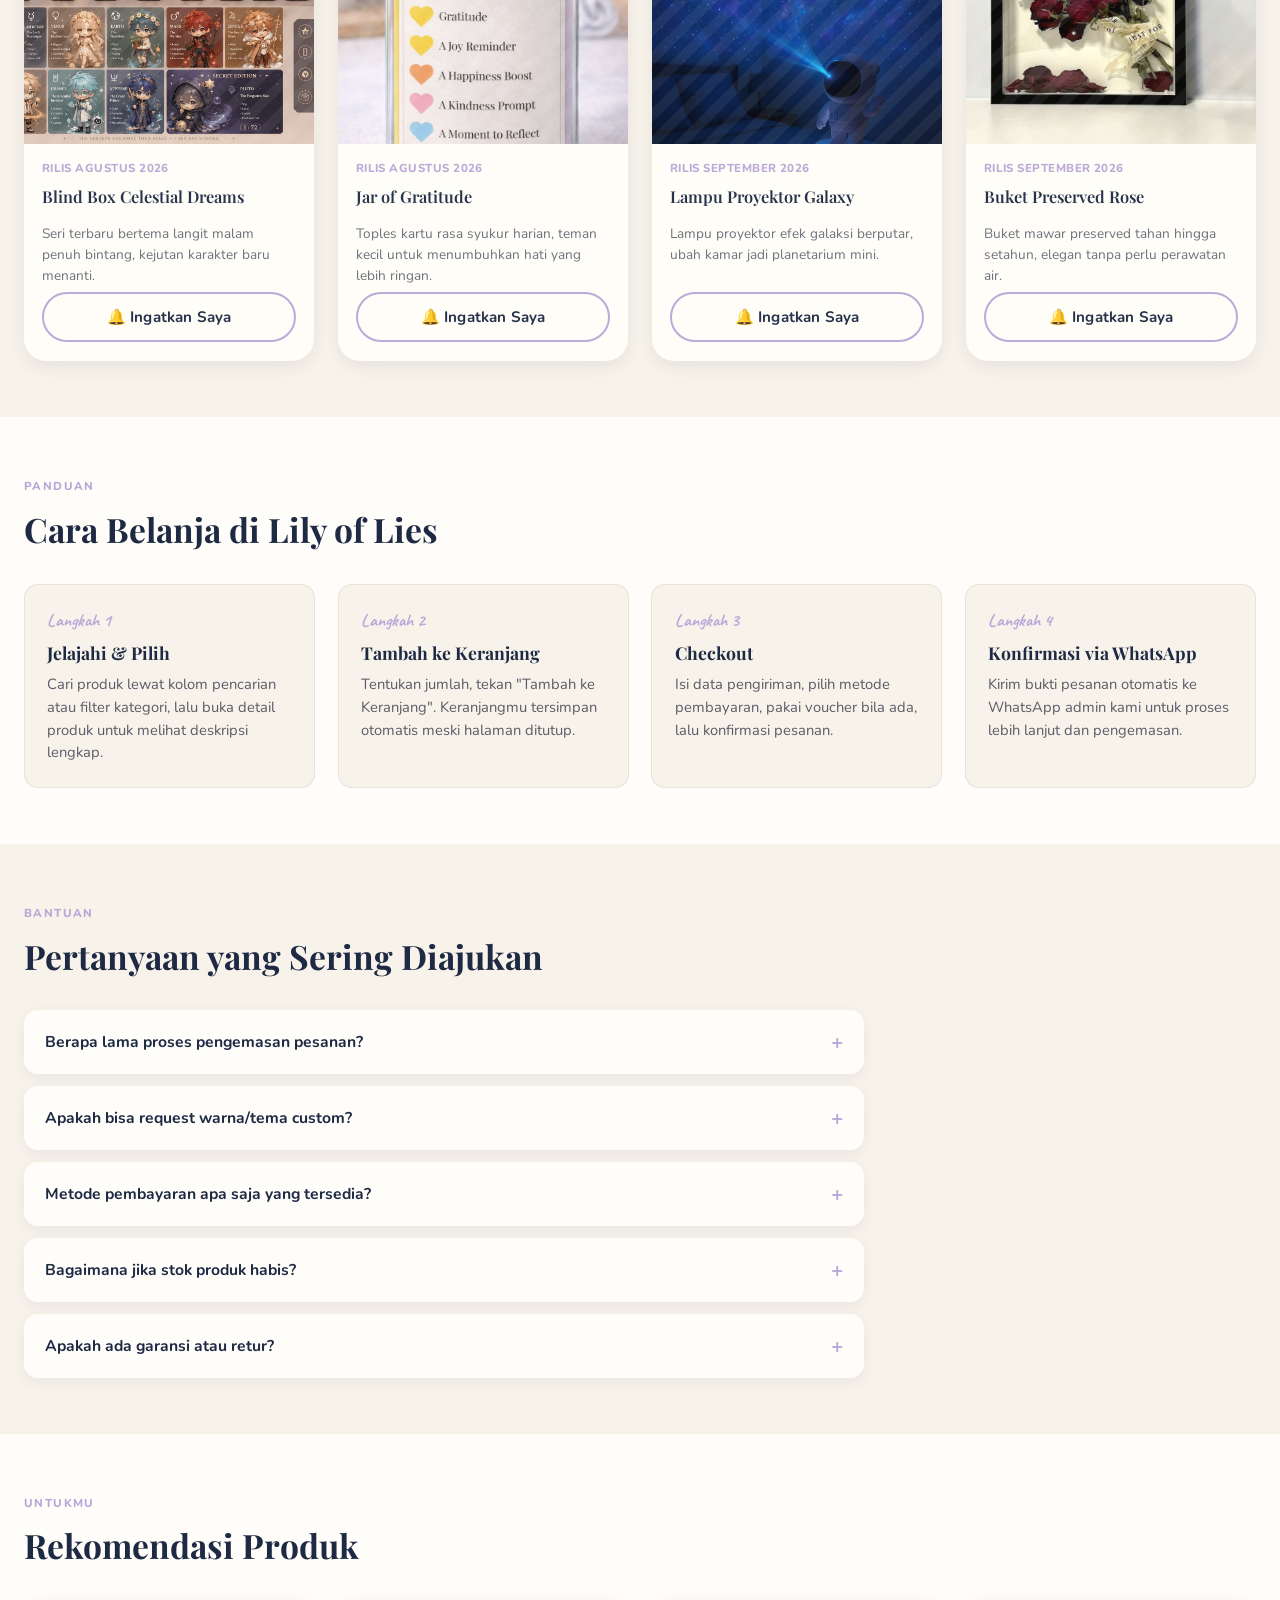
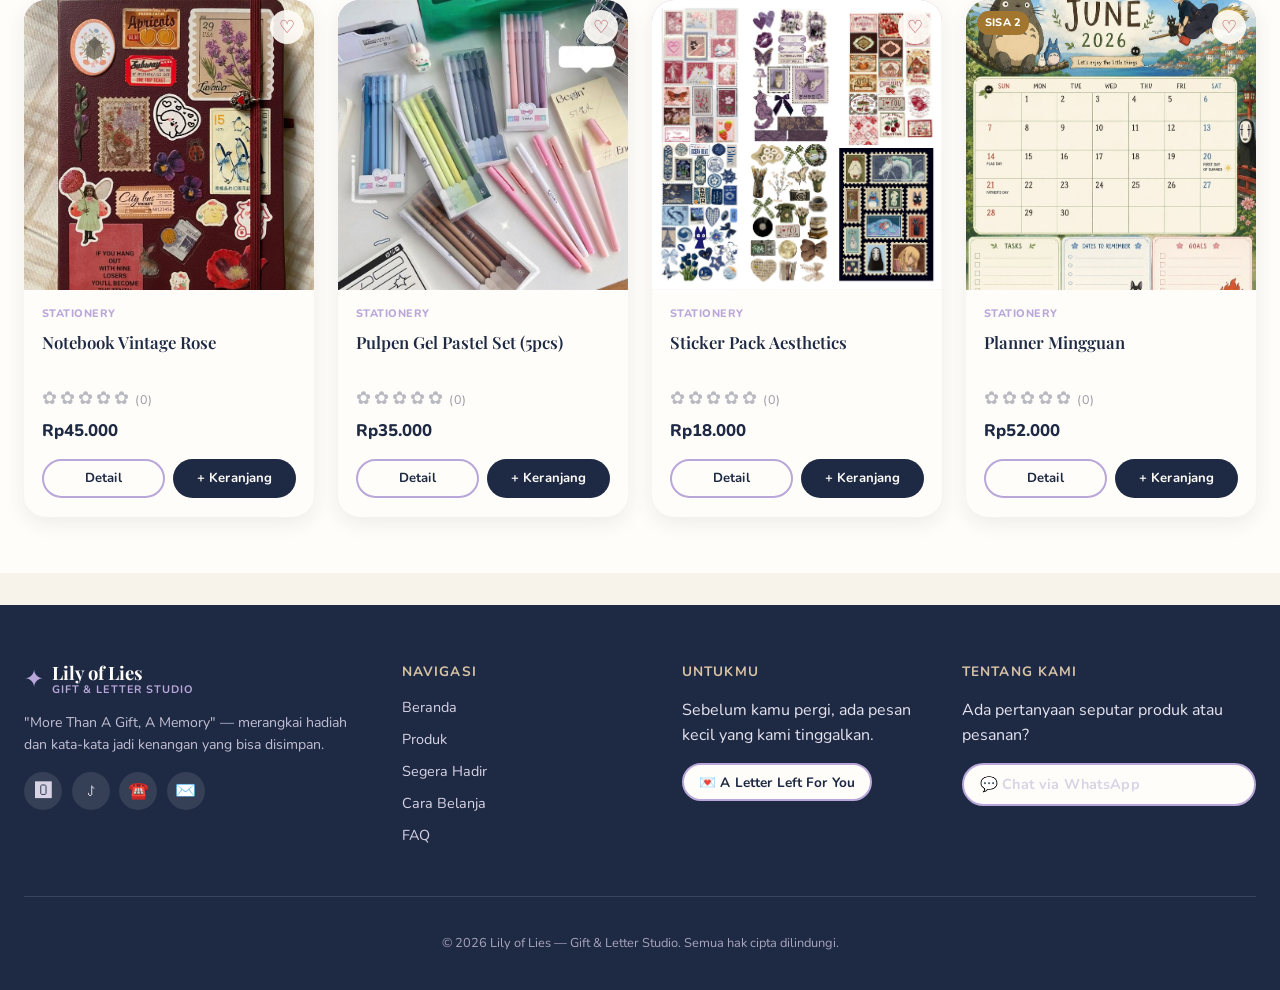
==== commit dcb6fd79: "Update index.html with new content and remove GA script Removed dummy Google Analytics script and ad" ====
--- a/index.html
+++ b/index.html
@@ -5,32 +5,6 @@
 <meta name="viewport" content="width=device-width, initial-scale=1.0">
 <title>Lily of Lies — Gift & Letter Studio</title>
 <meta name="description" content="Lily of Lies — Gift & Letter Studio. More Than A Gift, A Memory. Belanja stationery, hiasan, blind box, buket unik, dan letter keepsakes.">
-
-<!-- ================= Google Analytics (DUMMY / SIMULASI) =================
-  Script di bawah ini adalah SIMULASI Google Analytics (bukan ID asli).
-  Dalam implementasi produksi, ganti "G-XXXXXXXXXX" dengan Measurement ID asli.
-
-  METRIK YANG AKAN DIPANTAU:
-  1. Bounce Rate       -> Persentase pengunjung yang keluar tanpa interaksi (mis. tidak scroll/klik produk).
-  2. Session Duration   -> Rata-rata lama waktu pengunjung berada di halaman.
-  3. Page Views         -> Jumlah tampilan halaman & bagian yang paling sering dilihat (Produk, Blind Box, dll).
-  4. Add to Cart Rate    -> Persentase pengunjung yang menambahkan produk ke keranjang (event: add_to_cart).
-  5. Conversion Rate     -> Persentase pengunjung yang menyelesaikan checkout (event: purchase).
-  6. Cart Abandonment    -> Pengunjung yang menambah produk ke cart namun tidak checkout.
-  7. Average Order Value -> Rata-rata nilai transaksi per pembelian.
-  8. Traffic Source      -> Asal pengunjung (organic, sosial media, direct, referral).
-  9. Search Terms        -> Kata kunci yang paling sering dicari di fitur search produk.
-  10. Product Performance-> Produk yang paling banyak dilihat / ditambah ke keranjang / dibeli.
-============================================================================ -->
-<script async src="https://www.googletagmanager.com/gtag/js?id=G-XXXXXXXXXX"></script>
-<script>
-  window.dataLayer = window.dataLayer || [];
-  function gtag(){ dataLayer.push(arguments); }
-  gtag('js', new Date());
-  gtag('config', 'G-XXXXXXXXXX');
-</script>
-<!-- ============================================================================ -->
-
 <link rel="preconnect" href="https://fonts.googleapis.com">
 <link href="https://fonts.googleapis.com/css2?family=Playfair+Display:ital,wght@0,500;0,600;0,700;1,600&family=Caveat:wght@500;600;700&family=Nunito:ital,wght@0,400;0,500;0,600;0,700;1,400&display=swap" rel="stylesheet">
 <link rel="stylesheet" href="style.css">
@@ -125,7 +99,8 @@
     <div class="hero-inner">
       <span class="eyebrow">Toko Hadiah &amp; Surat Estetik</span>
       <h1 class="hero-title">Lily of Lies</h1>
-      <p class="hero-slogan">"More Than A Gift, A Memory"</p>
+      <h2 class="hero-slogan">"More Than A Gift, A Memory"</h2>
+      <p class="hero-desc">Ada perasaan yang lebih mudah diungkapkan melalui hadiah daripada dengan kata-kata. Kami menciptakan hadiah yang membantu Anda mengekspresikan kenangan, rasa syukur, harapan, dan cinta, one letter at a time.</p> 
       <p class="hero-desc">Setiap kado yang kami kemas menyimpan cerita — dari stationery mungil, hiasan hangat, blind box penuh kejutan, buket tak biasa, hingga surat rahasia untuk dirimu di masa depan.</p>
       <div class="hero-cta">
         <a href="#produk" class="btn btn-primary" data-scroll>Jelajahi Produk</a>
@@ -710,9 +685,9 @@
       </div>
       <p>"More Than A Gift, A Memory" — merangkai hadiah dan kata-kata jadi kenangan yang bisa disimpan.</p>
       <div class="social-icons">
-        <a href="https://instagram.com" target="_blank" rel="noopener" title="Instagram">📷</a>
-        <a href="https://www.tiktok.com" target="_blank" rel="noopener" title="TikTok">🎵</a>
-        <a href="https://wa.me/6281220505562" target="_blank" rel="noopener" title="WhatsApp">💬</a>
+        <a href="https://instagram.com" target="_blank" rel="noopener" title="Instagram">🅾</a>
+        <a href="https://www.tiktok.com" target="_blank" rel="noopener" title="TikTok">ꚠ</a>
+        <a href="https://wa.me/6281220505562" target="_blank" rel="noopener" title="WhatsApp">☎️</a>
         <a href="mailto:hello@lilyoflies.shop" title="Email">✉️</a>
       </div>
     </div>
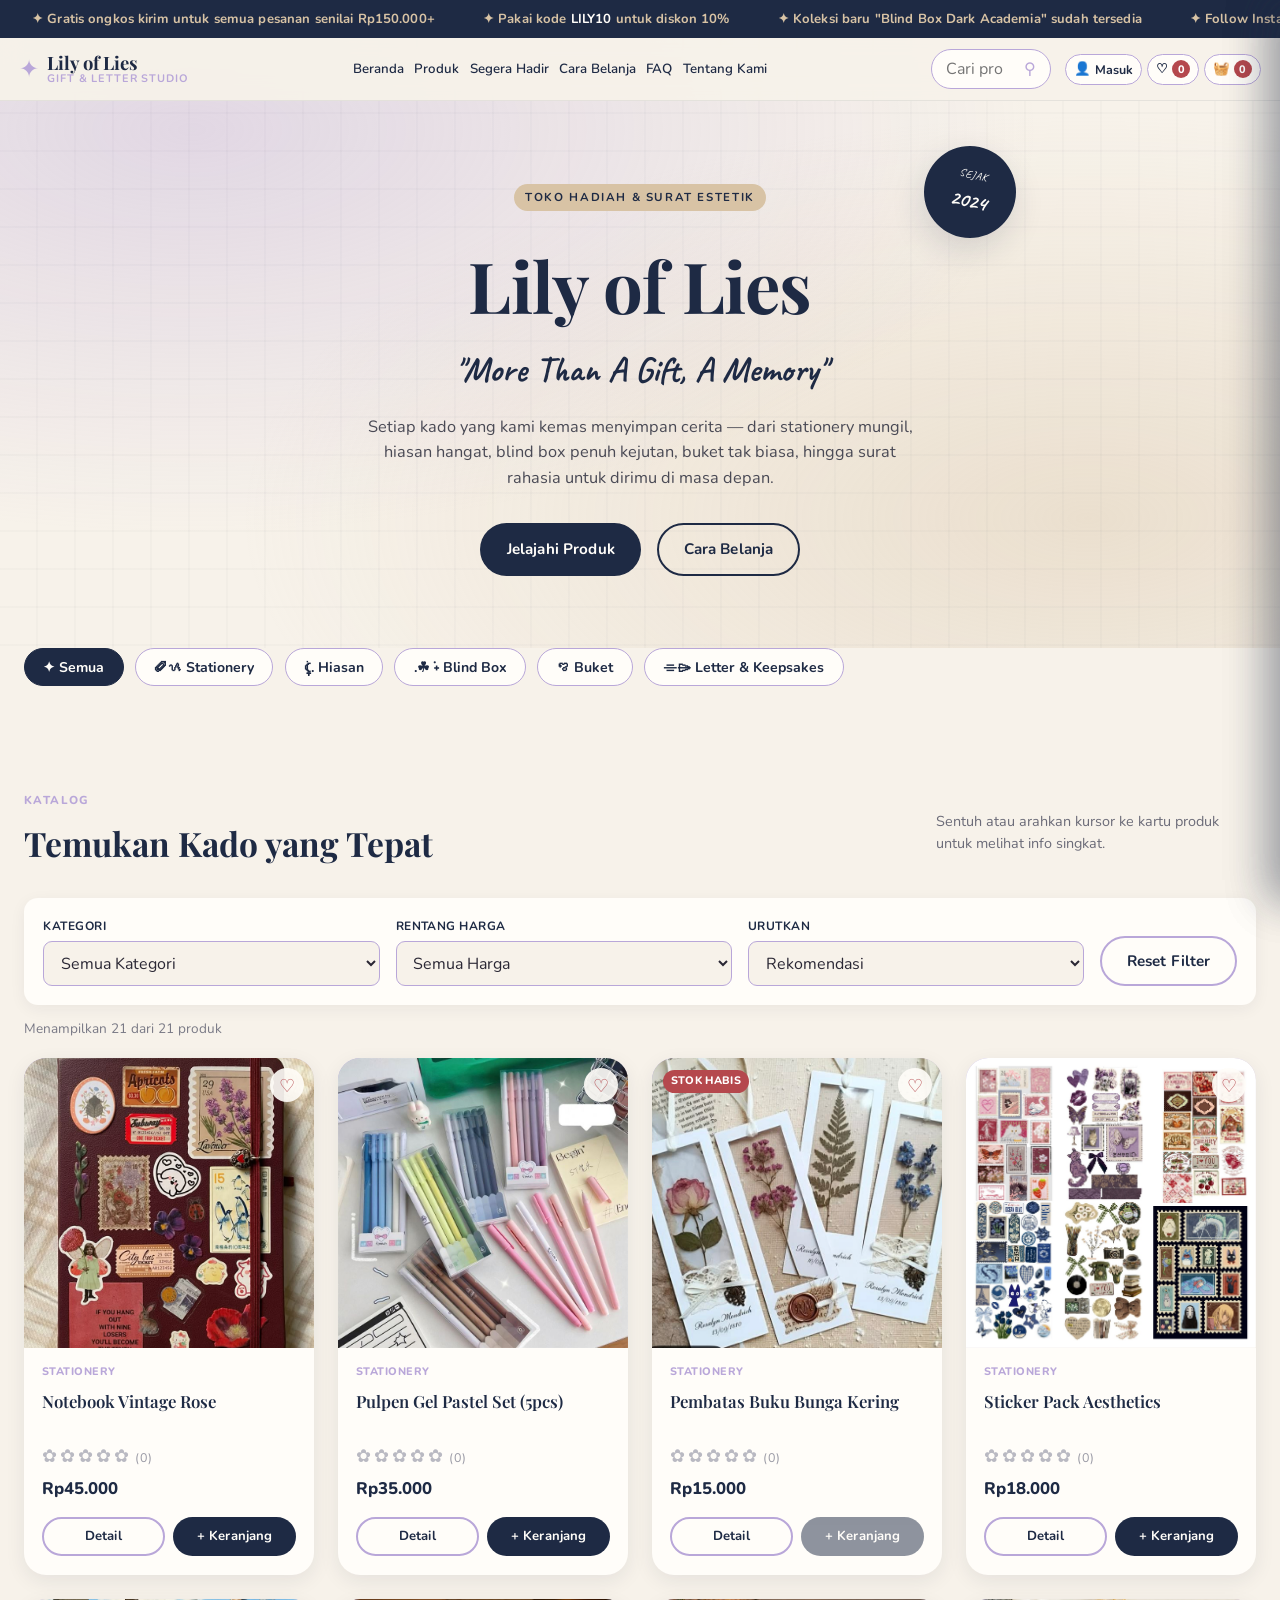
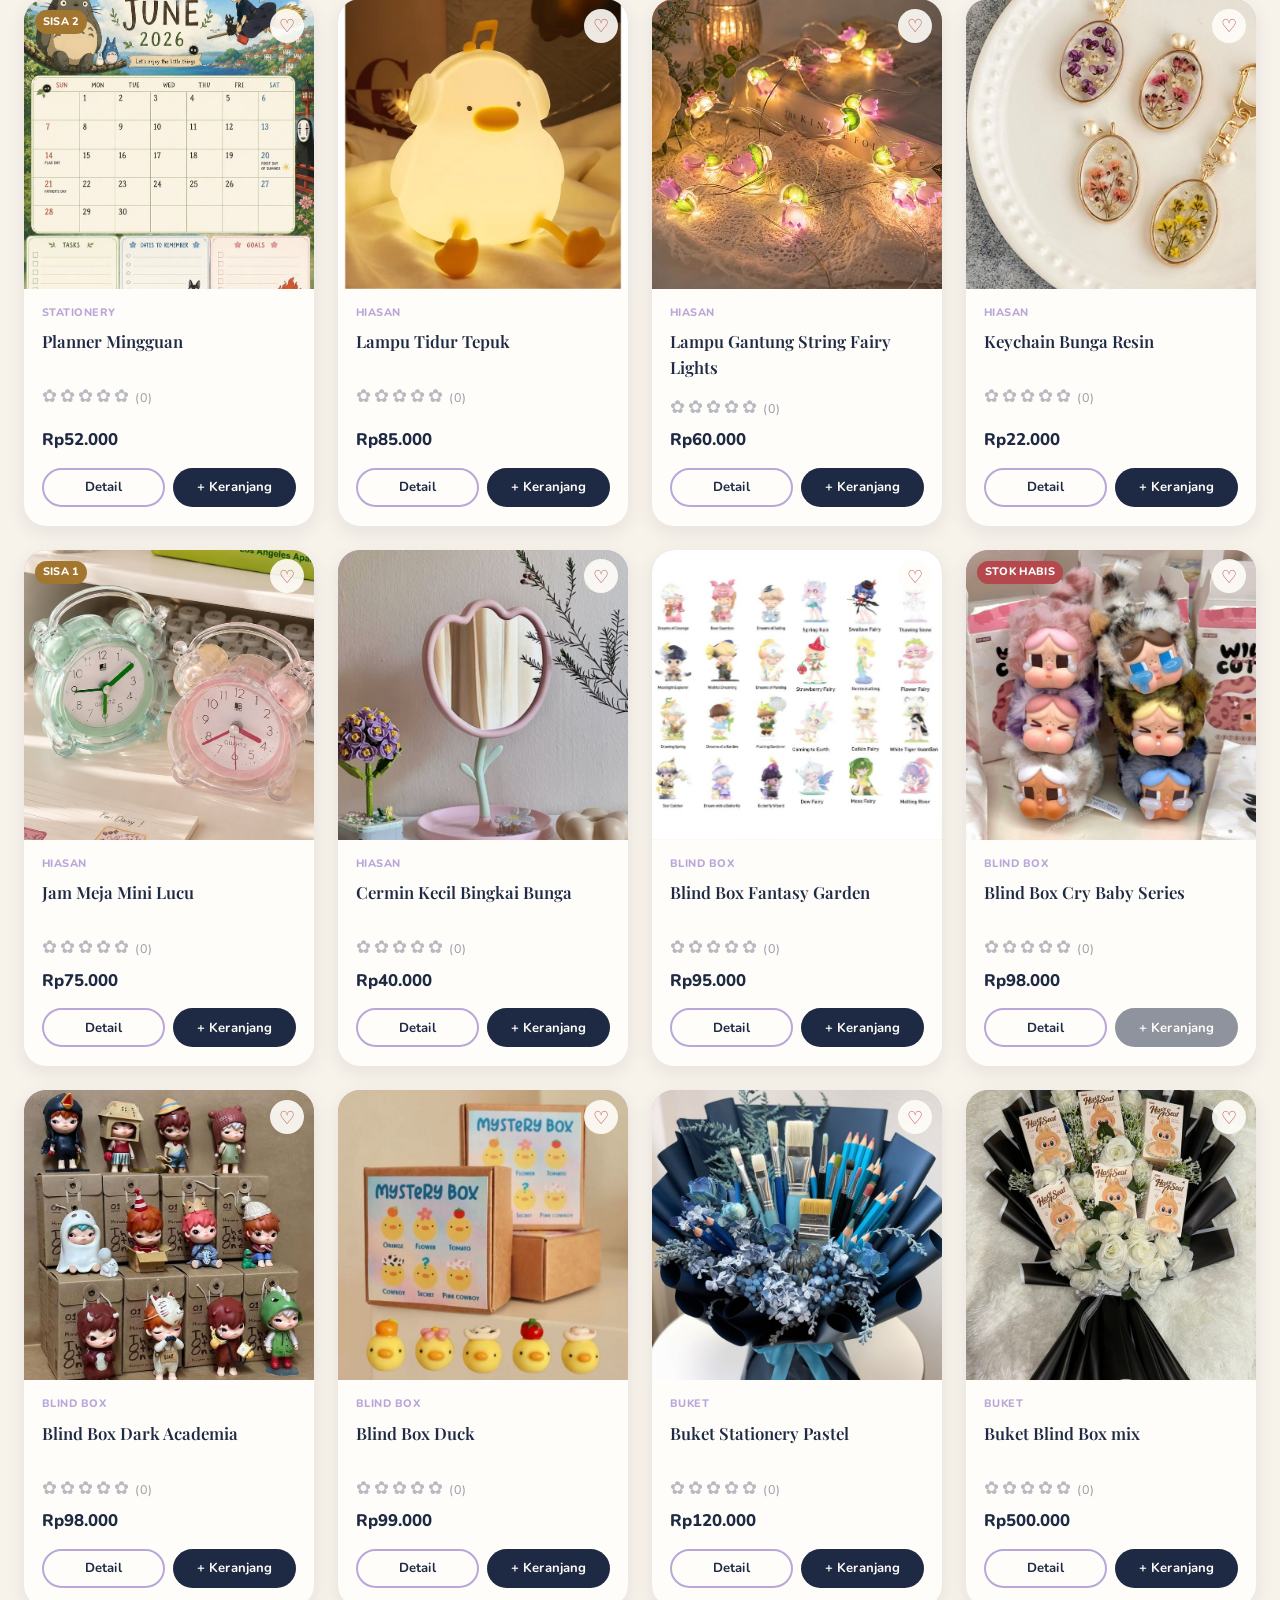
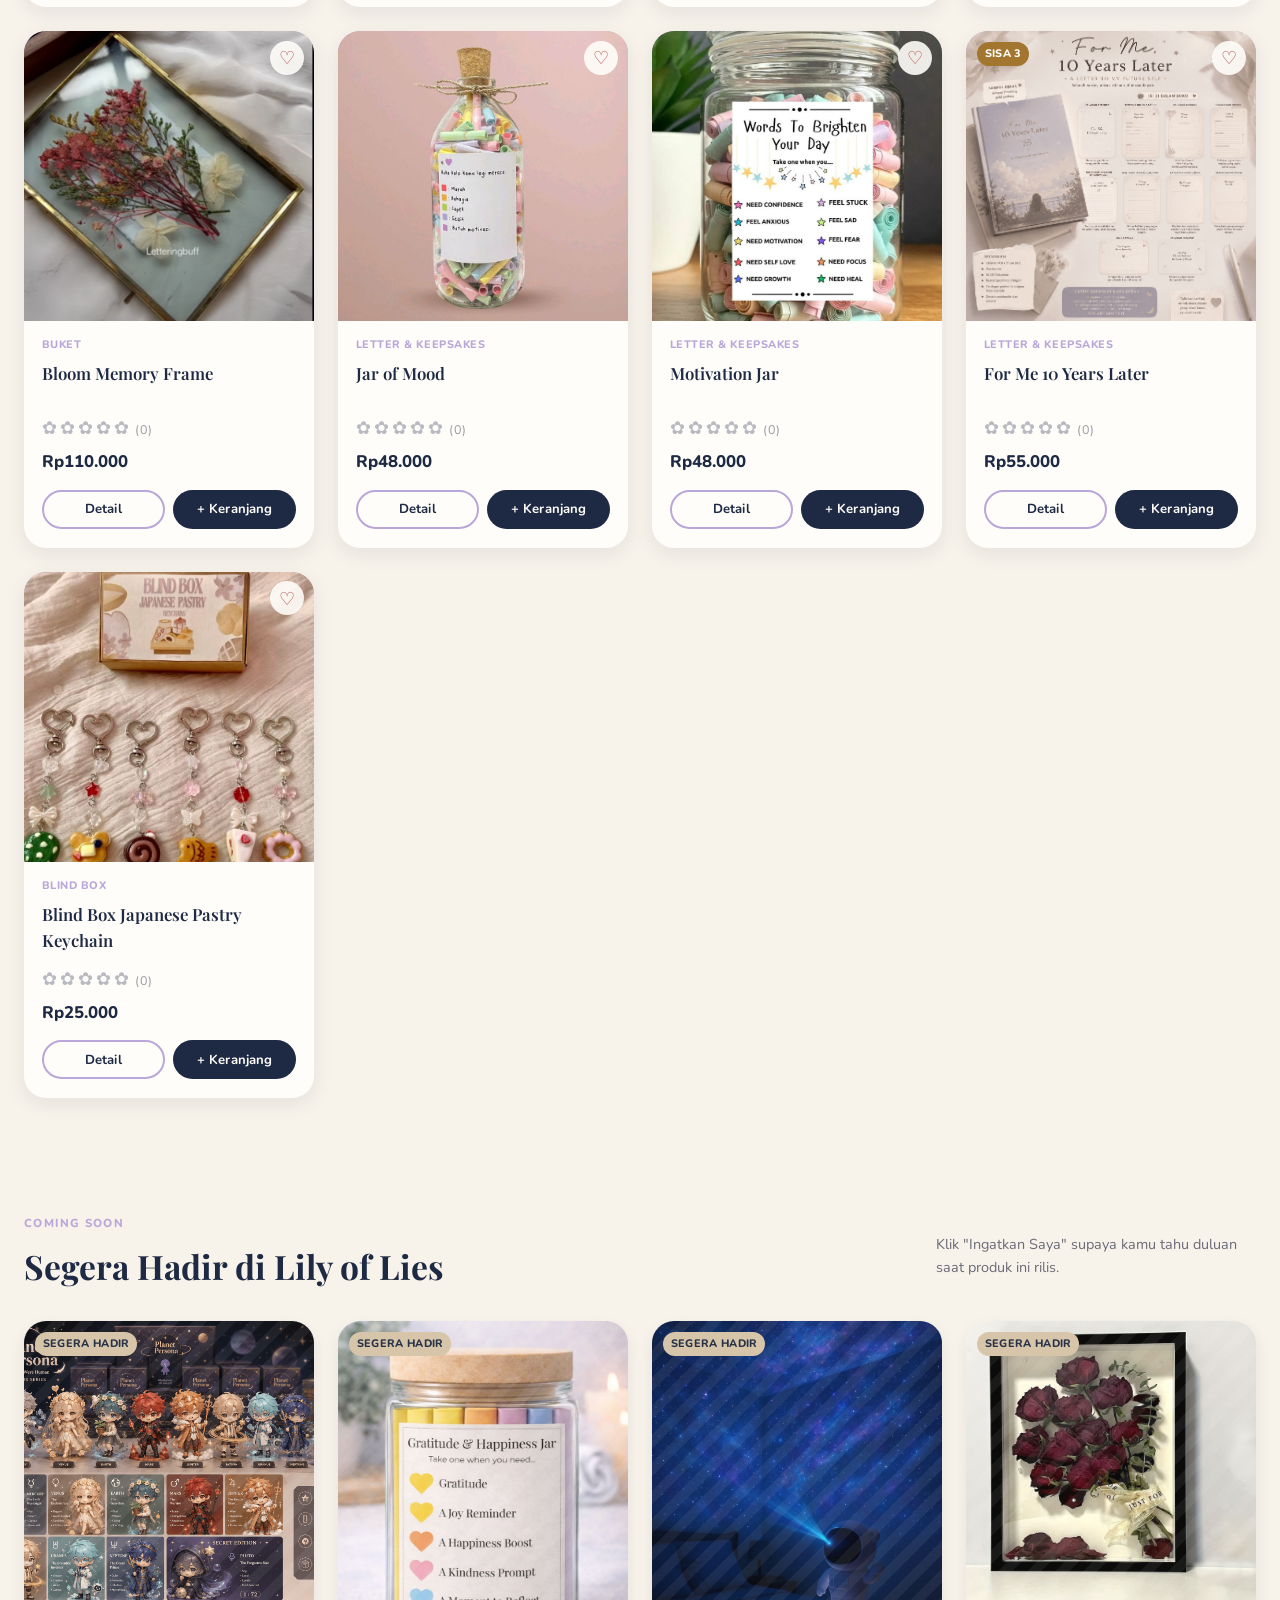
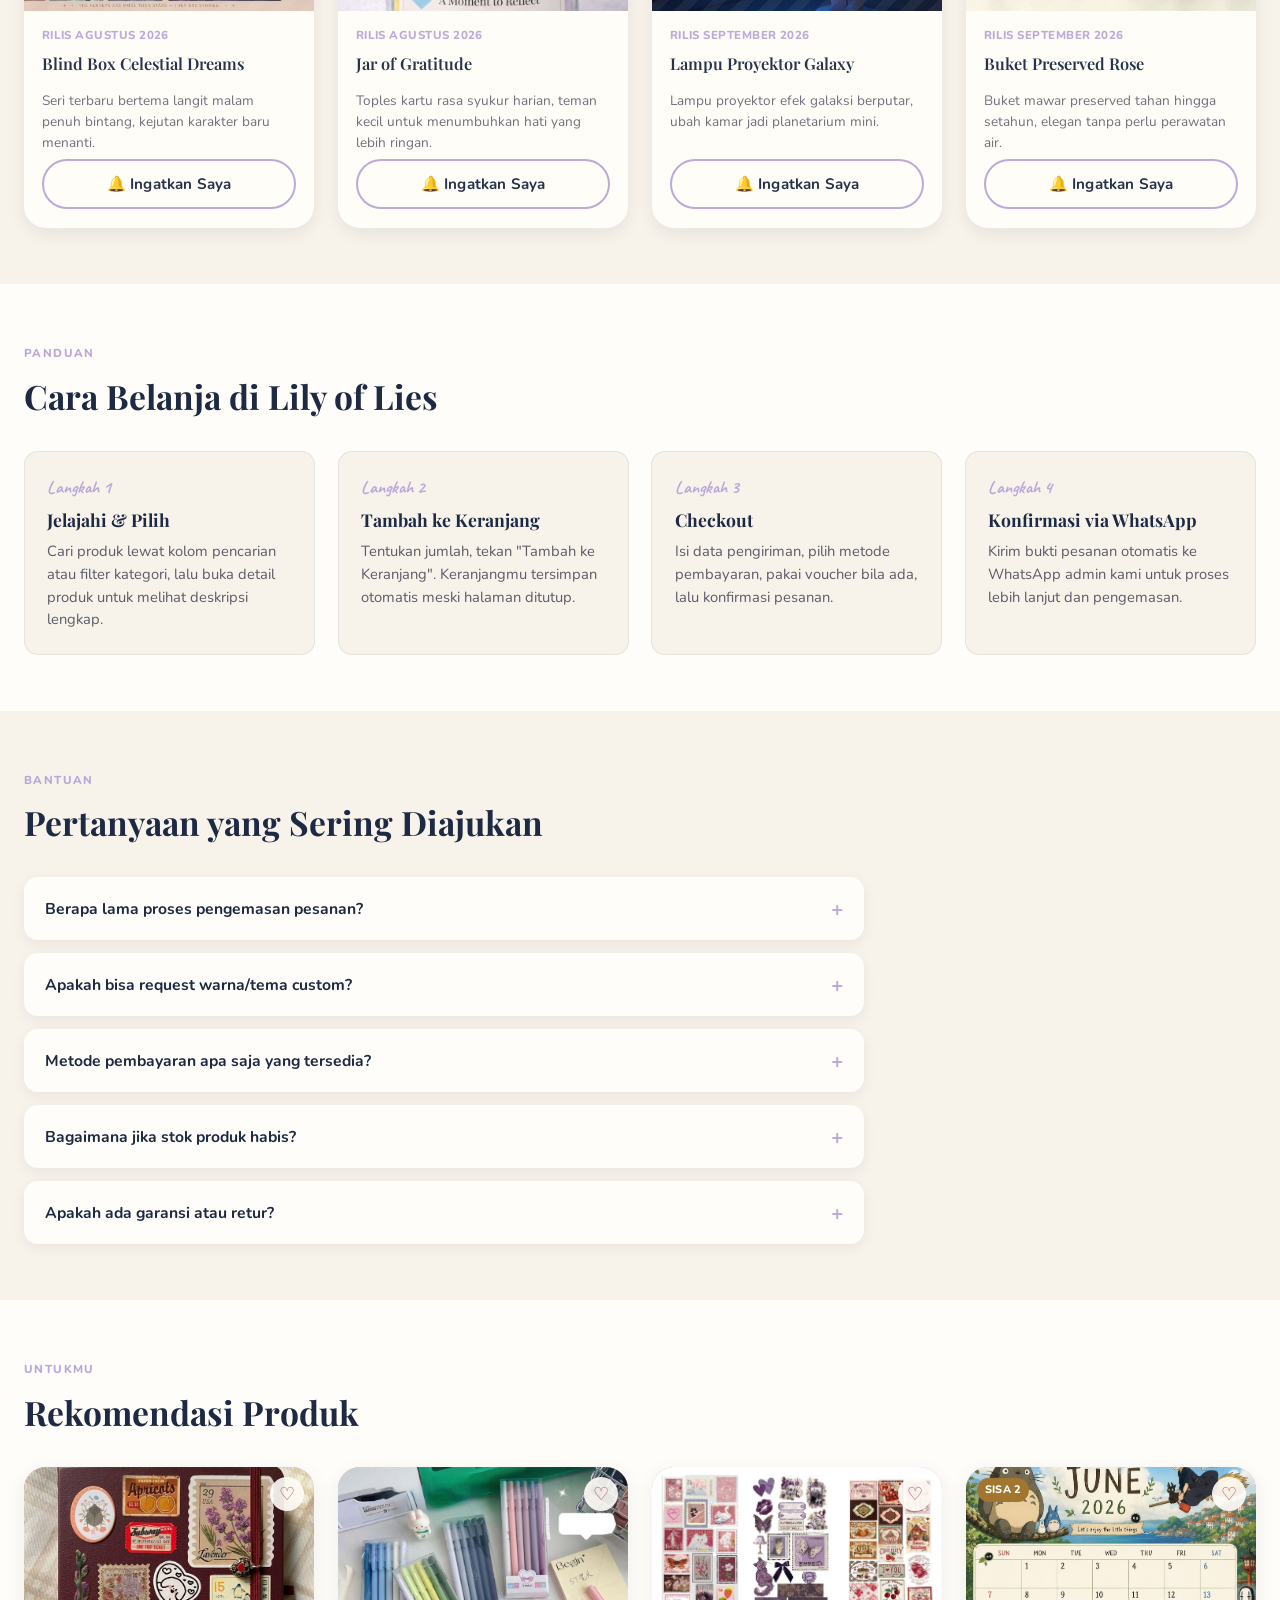
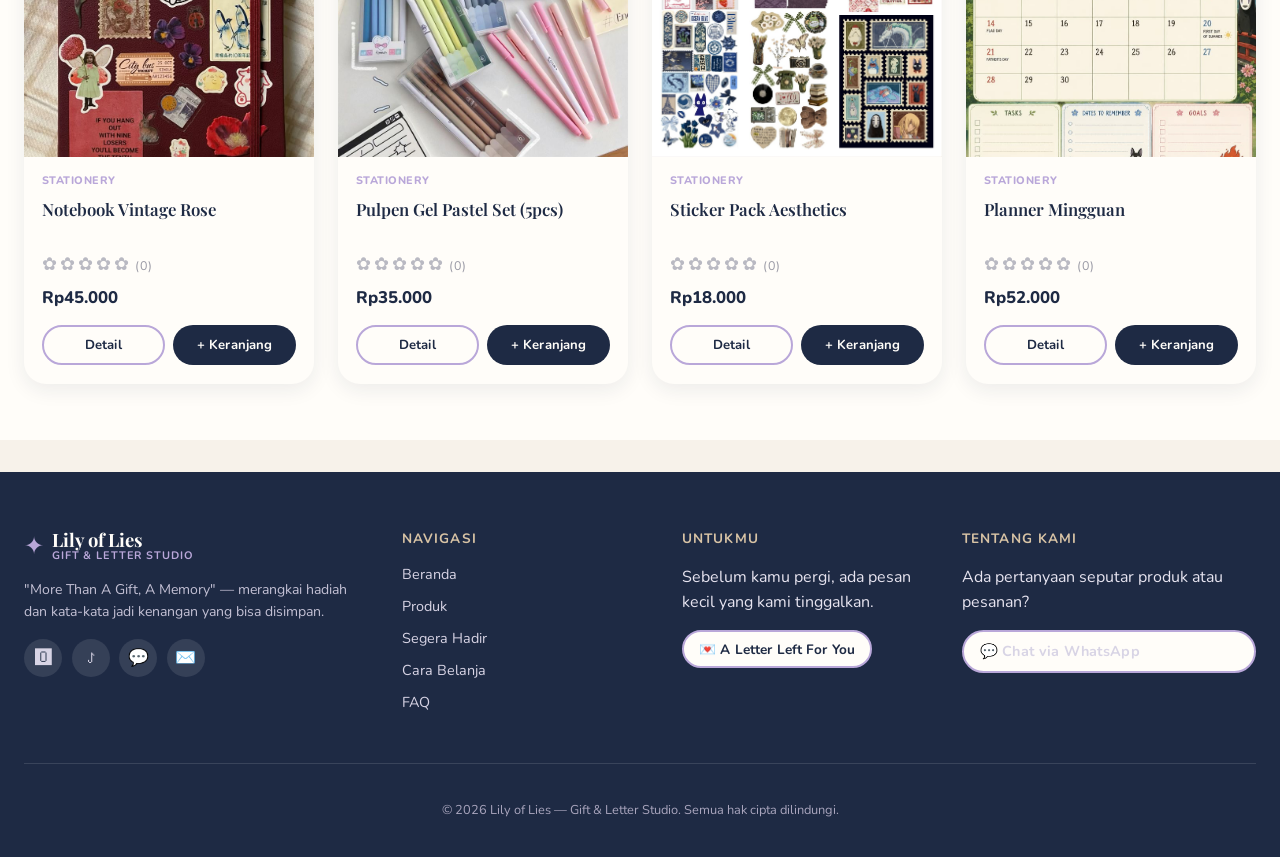
==== commit 2aaf84f4: "Add files via upload" ====
--- a/index.html
+++ b/index.html
@@ -5,6 +5,32 @@
 <meta name="viewport" content="width=device-width, initial-scale=1.0">
 <title>Lily of Lies — Gift & Letter Studio</title>
 <meta name="description" content="Lily of Lies — Gift & Letter Studio. More Than A Gift, A Memory. Belanja stationery, hiasan, blind box, buket unik, dan letter keepsakes.">
+
+<!-- ================= Google Analytics (DUMMY / SIMULASI) =================
+  Script di bawah ini adalah SIMULASI Google Analytics (bukan ID asli).
+  Dalam implementasi produksi, ganti "G-XXXXXXXXXX" dengan Measurement ID asli.
+
+  METRIK YANG AKAN DIPANTAU:
+  1. Bounce Rate       -> Persentase pengunjung yang keluar tanpa interaksi (mis. tidak scroll/klik produk).
+  2. Session Duration   -> Rata-rata lama waktu pengunjung berada di halaman.
+  3. Page Views         -> Jumlah tampilan halaman & bagian yang paling sering dilihat (Produk, Blind Box, dll).
+  4. Add to Cart Rate    -> Persentase pengunjung yang menambahkan produk ke keranjang (event: add_to_cart).
+  5. Conversion Rate     -> Persentase pengunjung yang menyelesaikan checkout (event: purchase).
+  6. Cart Abandonment    -> Pengunjung yang menambah produk ke cart namun tidak checkout.
+  7. Average Order Value -> Rata-rata nilai transaksi per pembelian.
+  8. Traffic Source      -> Asal pengunjung (organic, sosial media, direct, referral).
+  9. Search Terms        -> Kata kunci yang paling sering dicari di fitur search produk.
+  10. Product Performance-> Produk yang paling banyak dilihat / ditambah ke keranjang / dibeli.
+============================================================================ -->
+<script async src="https://www.googletagmanager.com/gtag/js?id=G-XXXXXXXXXX"></script>
+<script>
+  window.dataLayer = window.dataLayer || [];
+  function gtag(){ dataLayer.push(arguments); }
+  gtag('js', new Date());
+  gtag('config', 'G-XXXXXXXXXX');
+</script>
+<!-- ============================================================================ -->
+
 <link rel="preconnect" href="https://fonts.googleapis.com">
 <link href="https://fonts.googleapis.com/css2?family=Playfair+Display:ital,wght@0,500;0,600;0,700;1,600&family=Caveat:wght@500;600;700&family=Nunito:ital,wght@0,400;0,500;0,600;0,700;1,400&display=swap" rel="stylesheet">
 <link rel="stylesheet" href="style.css">
@@ -99,8 +125,7 @@
     <div class="hero-inner">
       <span class="eyebrow">Toko Hadiah &amp; Surat Estetik</span>
       <h1 class="hero-title">Lily of Lies</h1>
-      <h2 class="hero-slogan">"More Than A Gift, A Memory"</h2>
-      <p class="hero-desc">Ada perasaan yang lebih mudah diungkapkan melalui hadiah daripada dengan kata-kata. Kami menciptakan hadiah yang membantu Anda mengekspresikan kenangan, rasa syukur, harapan, dan cinta, one letter at a time.</p> 
+      <p class="hero-slogan">"More Than A Gift, A Memory"</p>
       <p class="hero-desc">Setiap kado yang kami kemas menyimpan cerita — dari stationery mungil, hiasan hangat, blind box penuh kejutan, buket tak biasa, hingga surat rahasia untuk dirimu di masa depan.</p>
       <div class="hero-cta">
         <a href="#produk" class="btn btn-primary" data-scroll>Jelajahi Produk</a>
@@ -687,7 +712,7 @@
       <div class="social-icons">
         <a href="https://instagram.com" target="_blank" rel="noopener" title="Instagram">🅾</a>
         <a href="https://www.tiktok.com" target="_blank" rel="noopener" title="TikTok">ꚠ</a>
-        <a href="https://wa.me/6281220505562" target="_blank" rel="noopener" title="WhatsApp">☎️</a>
+        <a href="https://wa.me/6281220505562" target="_blank" rel="noopener" title="WhatsApp">💬</a>
         <a href="mailto:hello@lilyoflies.shop" title="Email">✉️</a>
       </div>
     </div>
--- a/style.css
+++ b/style.css
@@ -653,7 +653,15 @@
 }
 
 @media (max-width:640px){
-  .admin-add-form{ grid-template-columns:1fr; }
+  .admin-add-form{ grid-template-columns:1fr; gap:.6rem; padding:1rem; }
+  .admin-add-form .form-row{ margin-bottom:0; }
+  .admin-add-form label{ margin-bottom:.15rem; font-size:.75rem; }
+  .admin-add-form input, .admin-add-form select, .admin-add-form textarea{ padding:.5em .7em; font-size:.85rem; }
+  .admin-subpanel{ margin-top:1.4rem; padding-top:1.2rem; }
+  .admin-table{ min-width:520px; }
+  .admin-table th, .admin-table td{ padding:.55em .6em; font-size:.78rem; }
+  .modal-admin{ padding:1.1rem; }
+  .modal-title{ font-size:1.15rem; }
 }
 
 /* =========================================================
@@ -754,7 +762,7 @@
   .footer-col h5{ margin:0 0 .6rem; }
   .modal{ padding:1.4rem; max-height:90vh; }
   .modal-product{ max-width:100%; }
-  .pm-media{ aspect-ratio:1/1; font-size:3rem; }
+  .pm-media{ aspect-ratio:auto; height:200px; font-size:3rem; }
   .pm-qty-row{ gap:.6rem; }
   .cart-drawer{ width:100%; }
   .checkout-summary{ align-self:auto; margin-top:1rem; }
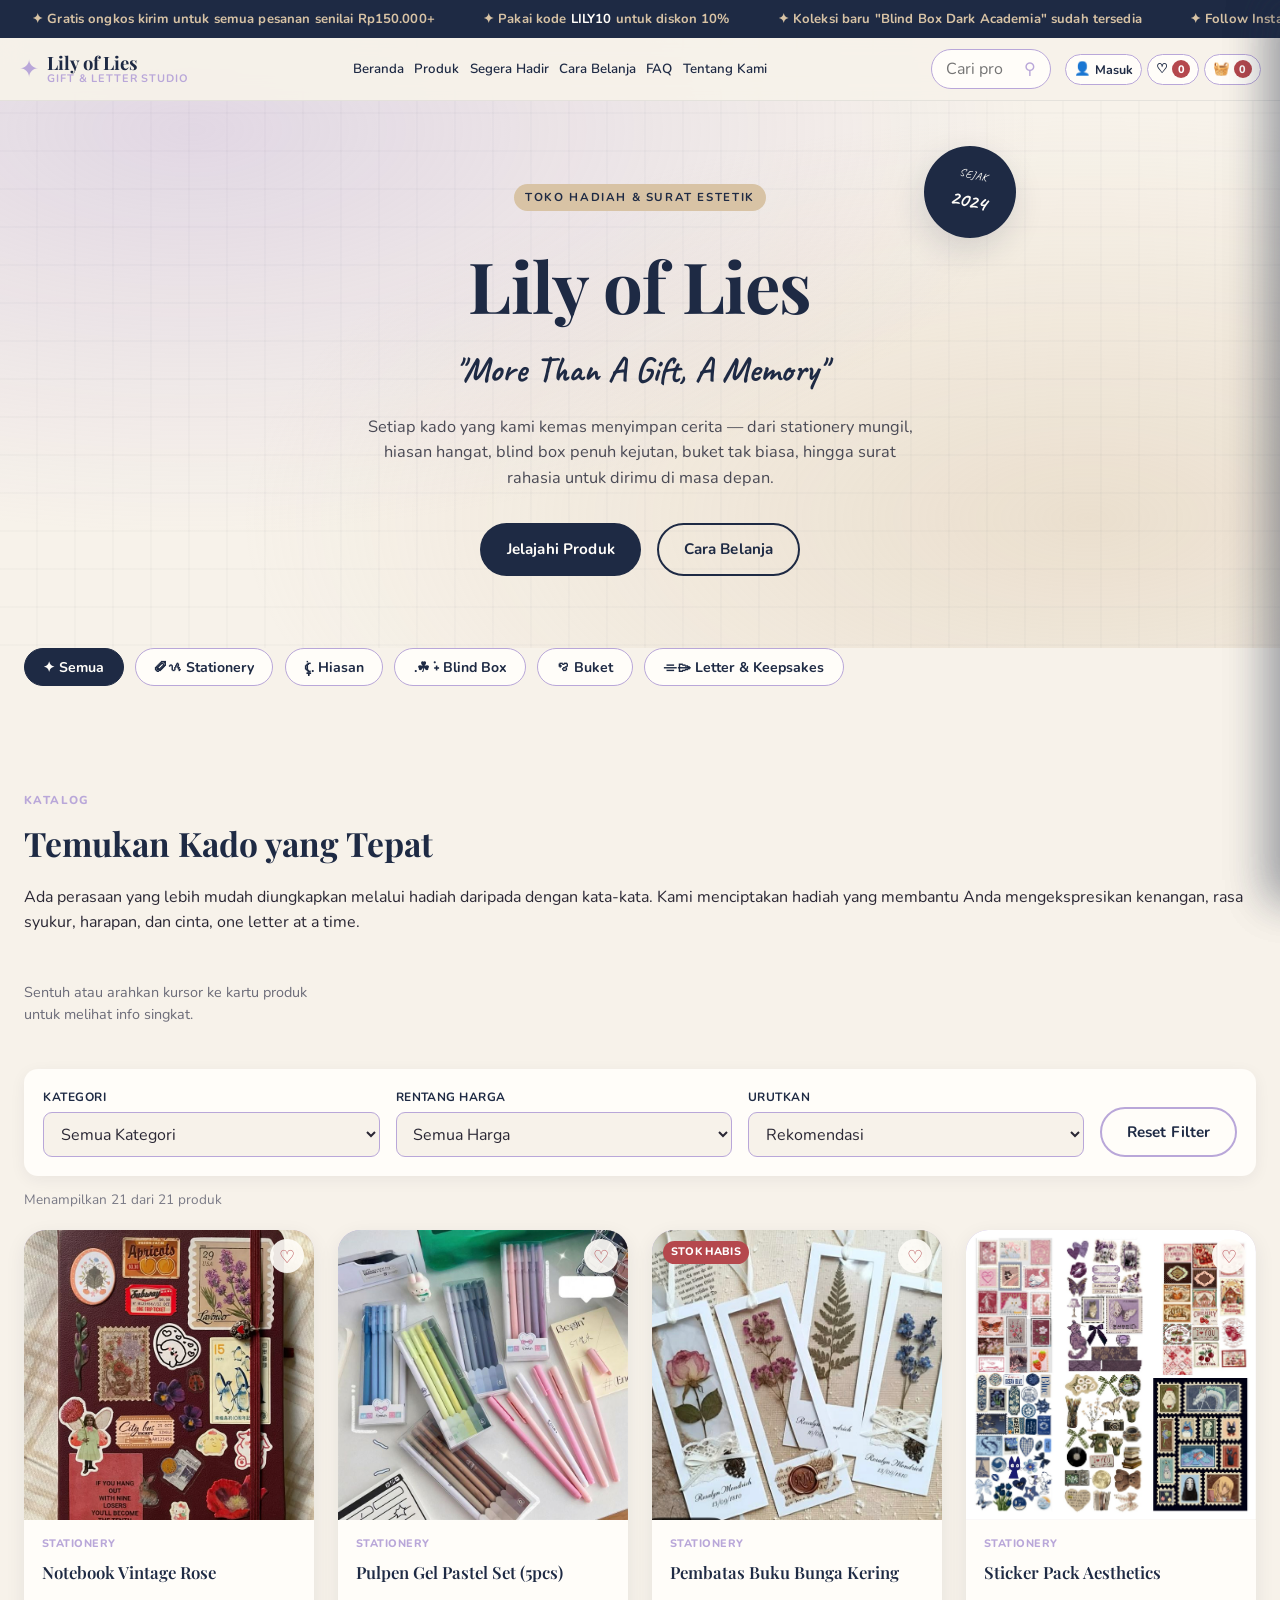
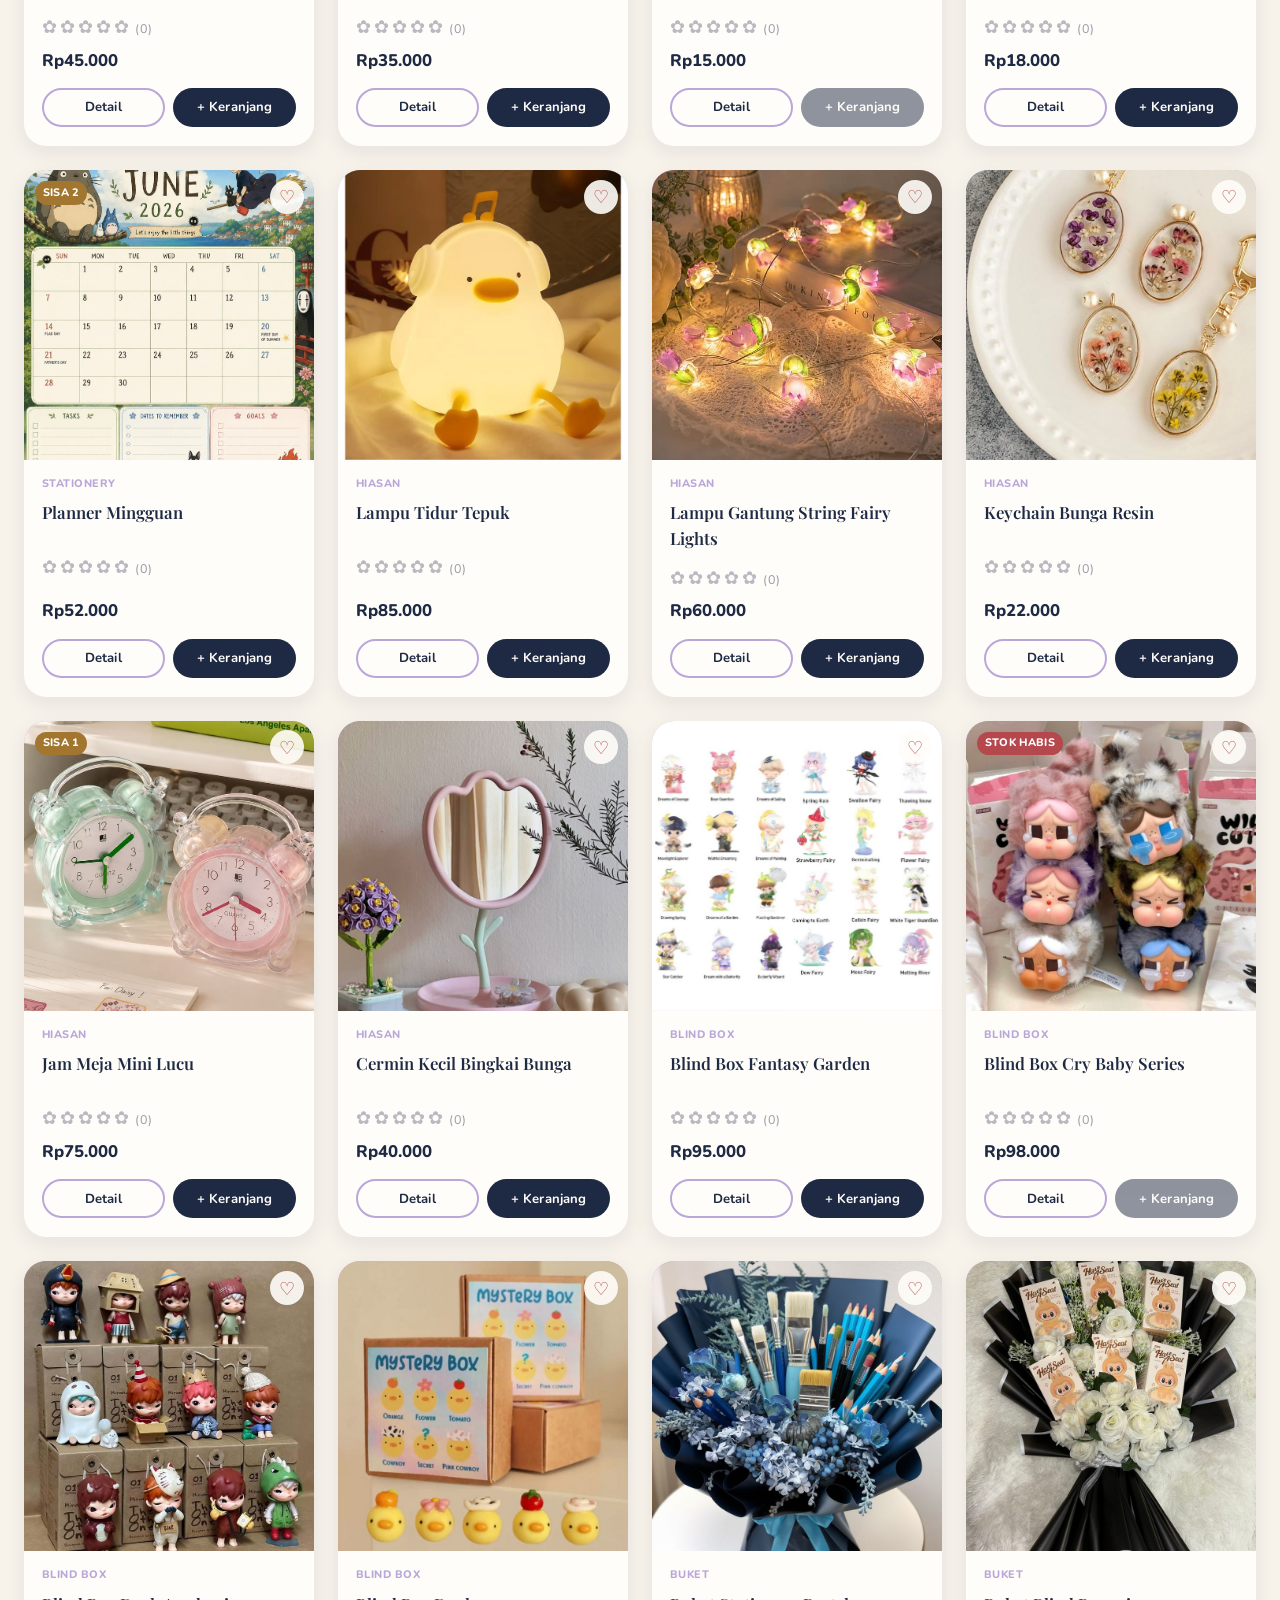
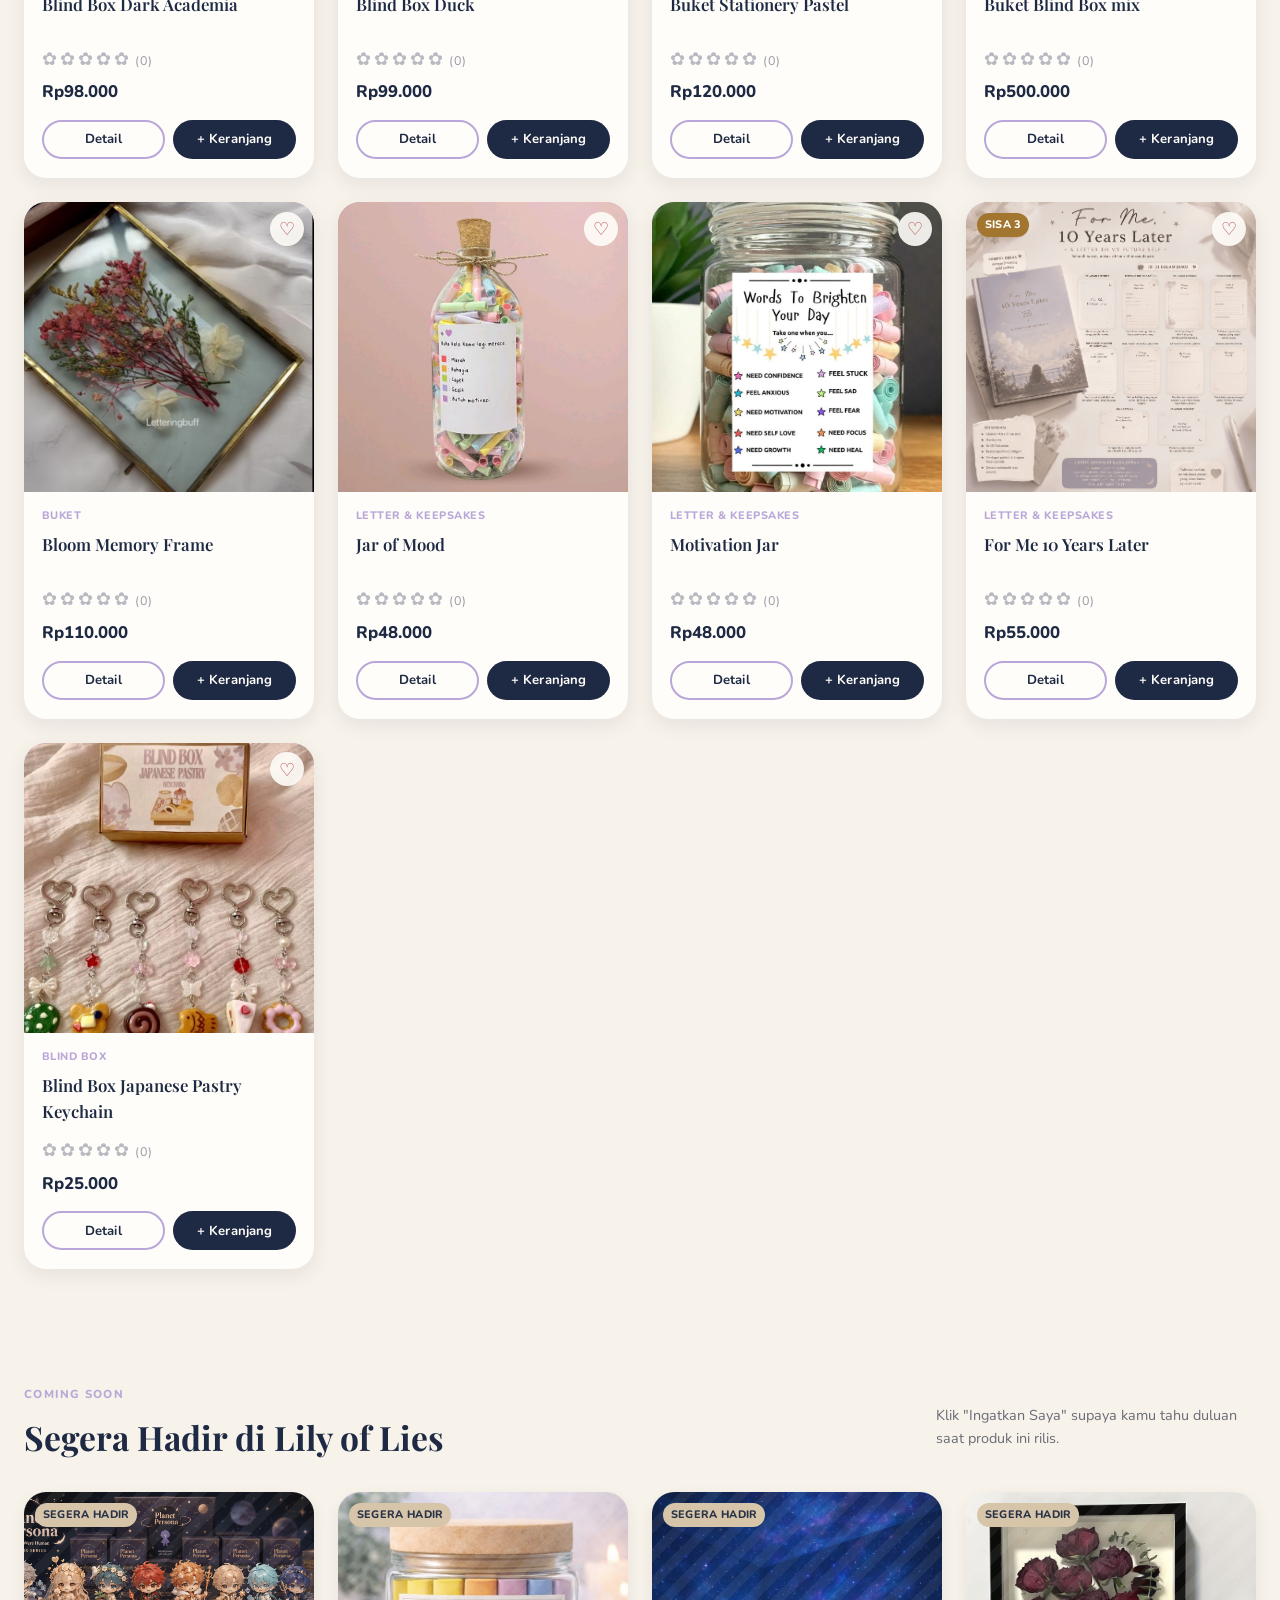
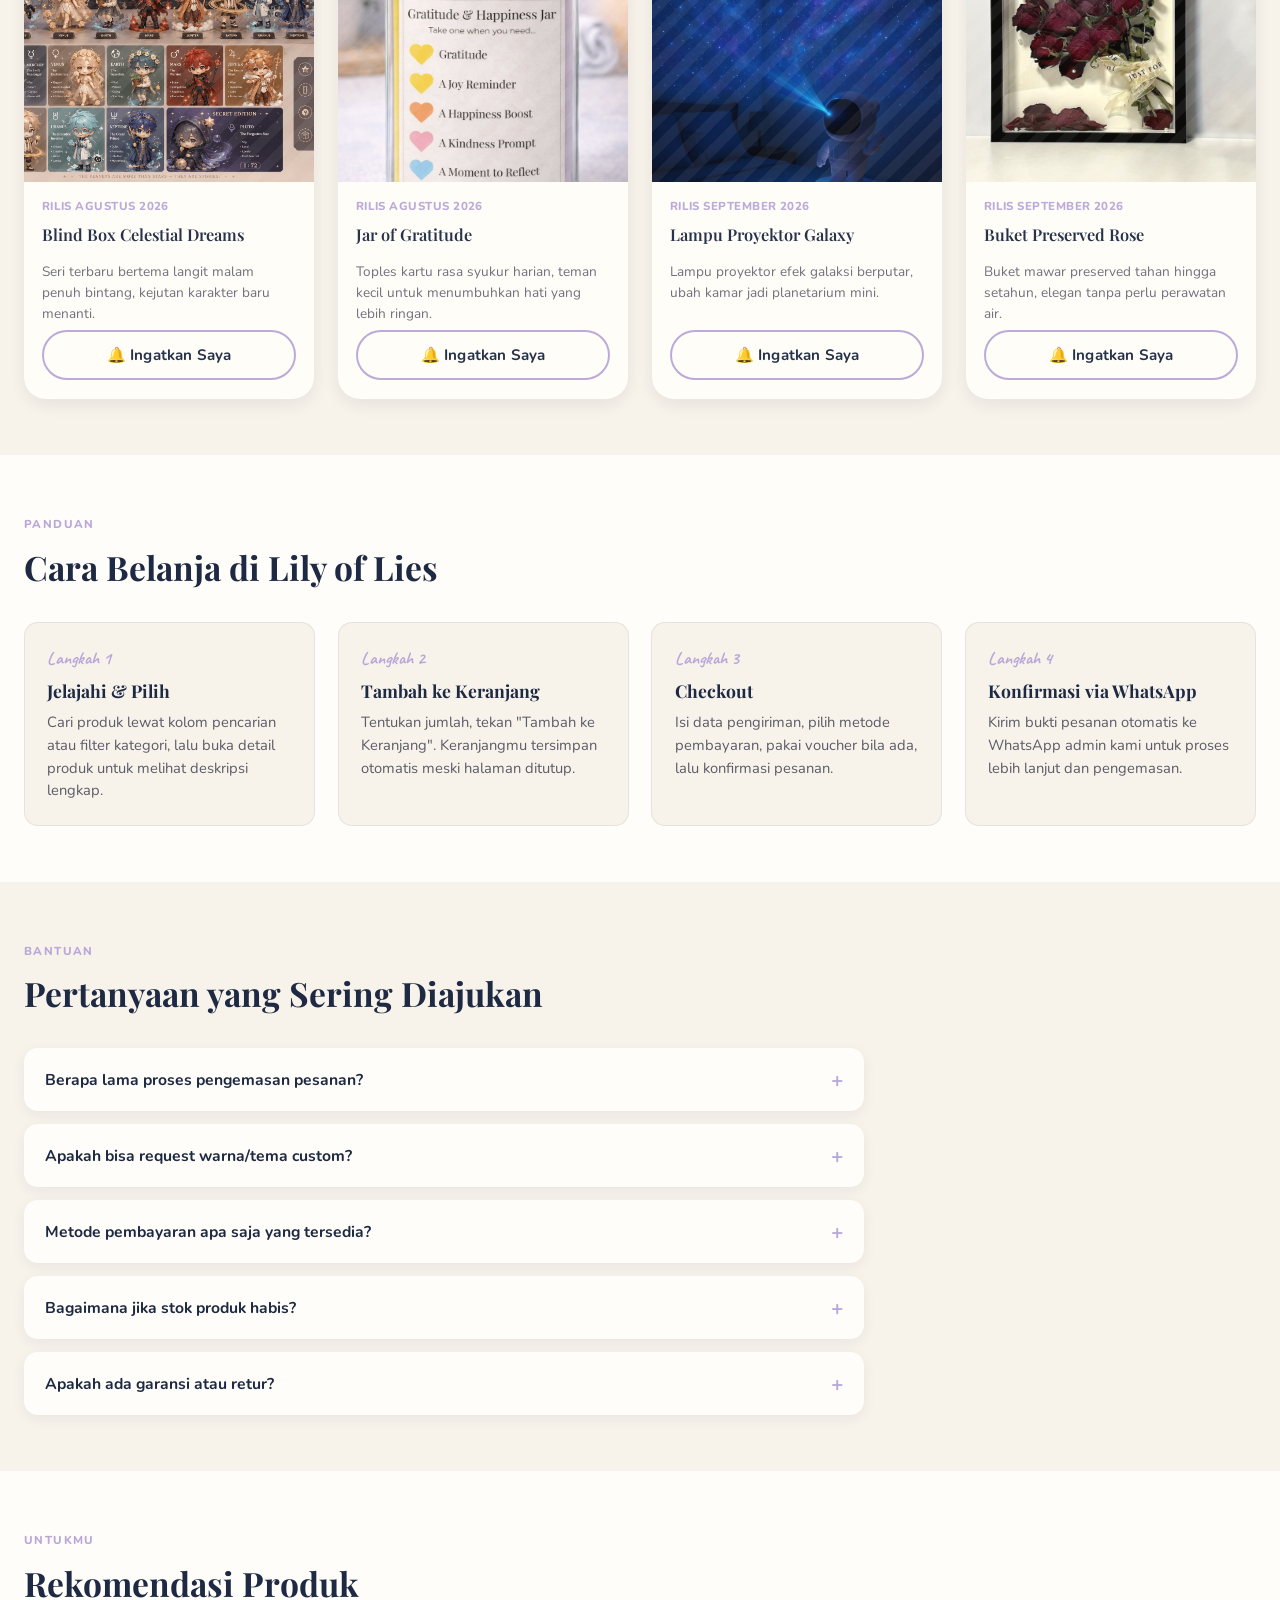
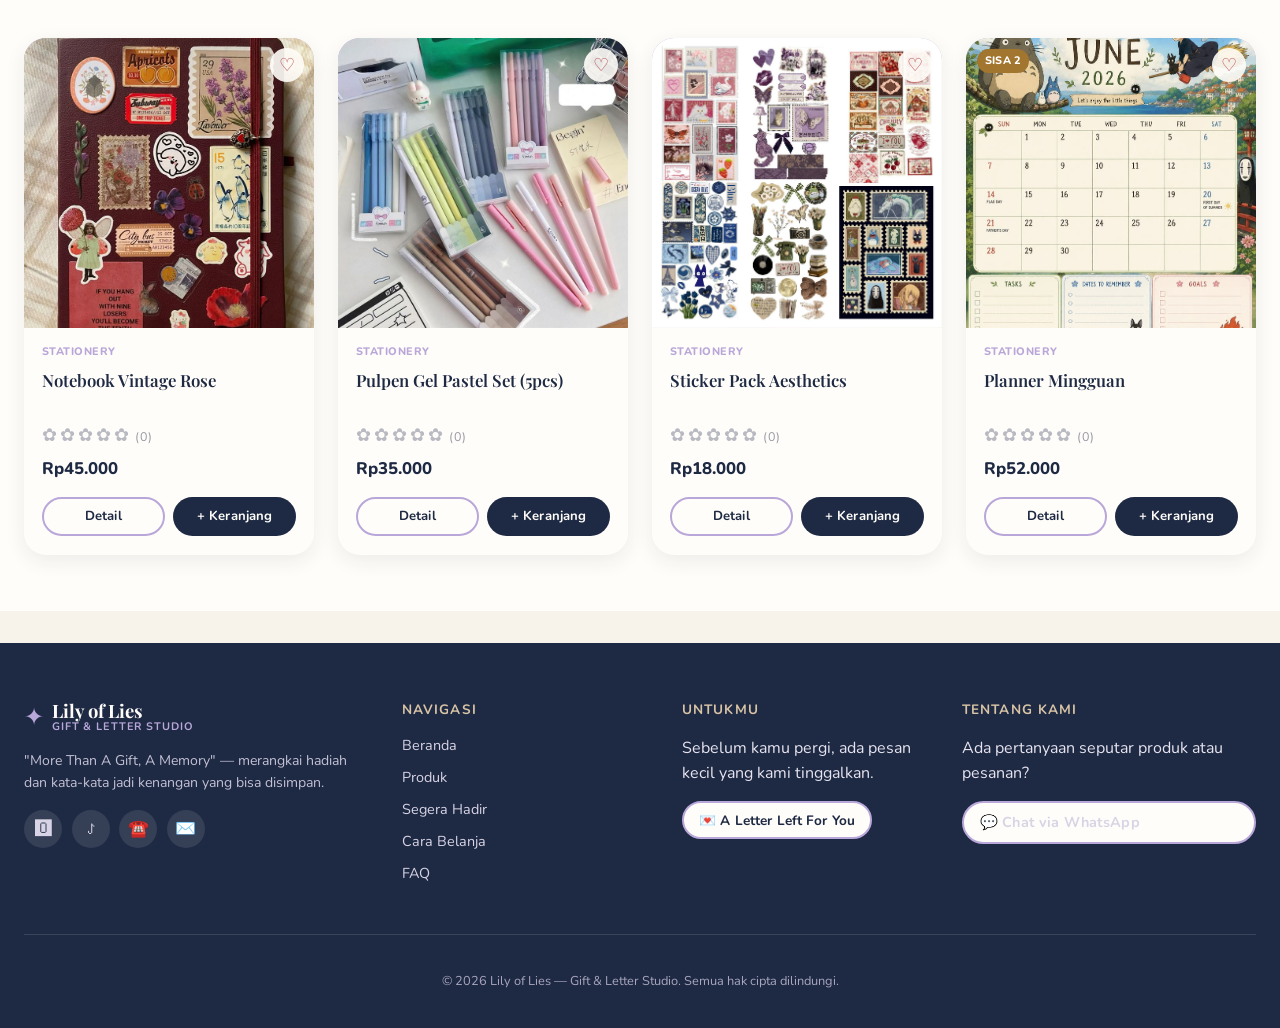
==== commit d64f2b4c: "Remove Google Analytics simulation code" ====
--- a/index.html
+++ b/index.html
@@ -5,32 +5,6 @@
 <meta name="viewport" content="width=device-width, initial-scale=1.0">
 <title>Lily of Lies — Gift & Letter Studio</title>
 <meta name="description" content="Lily of Lies — Gift & Letter Studio. More Than A Gift, A Memory. Belanja stationery, hiasan, blind box, buket unik, dan letter keepsakes.">
-
-<!-- ================= Google Analytics (DUMMY / SIMULASI) =================
-  Script di bawah ini adalah SIMULASI Google Analytics (bukan ID asli).
-  Dalam implementasi produksi, ganti "G-XXXXXXXXXX" dengan Measurement ID asli.
-
-  METRIK YANG AKAN DIPANTAU:
-  1. Bounce Rate       -> Persentase pengunjung yang keluar tanpa interaksi (mis. tidak scroll/klik produk).
-  2. Session Duration   -> Rata-rata lama waktu pengunjung berada di halaman.
-  3. Page Views         -> Jumlah tampilan halaman & bagian yang paling sering dilihat (Produk, Blind Box, dll).
-  4. Add to Cart Rate    -> Persentase pengunjung yang menambahkan produk ke keranjang (event: add_to_cart).
-  5. Conversion Rate     -> Persentase pengunjung yang menyelesaikan checkout (event: purchase).
-  6. Cart Abandonment    -> Pengunjung yang menambah produk ke cart namun tidak checkout.
-  7. Average Order Value -> Rata-rata nilai transaksi per pembelian.
-  8. Traffic Source      -> Asal pengunjung (organic, sosial media, direct, referral).
-  9. Search Terms        -> Kata kunci yang paling sering dicari di fitur search produk.
-  10. Product Performance-> Produk yang paling banyak dilihat / ditambah ke keranjang / dibeli.
-============================================================================ -->
-<script async src="https://www.googletagmanager.com/gtag/js?id=G-XXXXXXXXXX"></script>
-<script>
-  window.dataLayer = window.dataLayer || [];
-  function gtag(){ dataLayer.push(arguments); }
-  gtag('js', new Date());
-  gtag('config', 'G-XXXXXXXXXX');
-</script>
-<!-- ============================================================================ -->
-
 <link rel="preconnect" href="https://fonts.googleapis.com">
 <link href="https://fonts.googleapis.com/css2?family=Playfair+Display:ital,wght@0,500;0,600;0,700;1,600&family=Caveat:wght@500;600;700&family=Nunito:ital,wght@0,400;0,500;0,600;0,700;1,400&display=swap" rel="stylesheet">
 <link rel="stylesheet" href="style.css">
@@ -162,6 +136,7 @@
       <div>
         <span class="section-eyebrow">Katalog</span>
         <h2>Temukan Kado yang Tepat</h2>
+        <p>Ada perasaan yang lebih mudah diungkapkan melalui hadiah daripada dengan kata-kata. Kami menciptakan hadiah yang membantu Anda mengekspresikan kenangan, rasa syukur, harapan, dan cinta, one letter at a time.</p>
       </div>
       <p class="section-note">Sentuh atau arahkan kursor ke kartu produk untuk melihat info singkat.</p>
     </div>
@@ -712,7 +687,7 @@
       <div class="social-icons">
         <a href="https://instagram.com" target="_blank" rel="noopener" title="Instagram">🅾</a>
         <a href="https://www.tiktok.com" target="_blank" rel="noopener" title="TikTok">ꚠ</a>
-        <a href="https://wa.me/6281220505562" target="_blank" rel="noopener" title="WhatsApp">💬</a>
+        <a href="https://wa.me/6281220505562" target="_blank" rel="noopener" title="WhatsApp">☎️</a>
         <a href="mailto:hello@lilyoflies.shop" title="Email">✉️</a>
       </div>
     </div>
